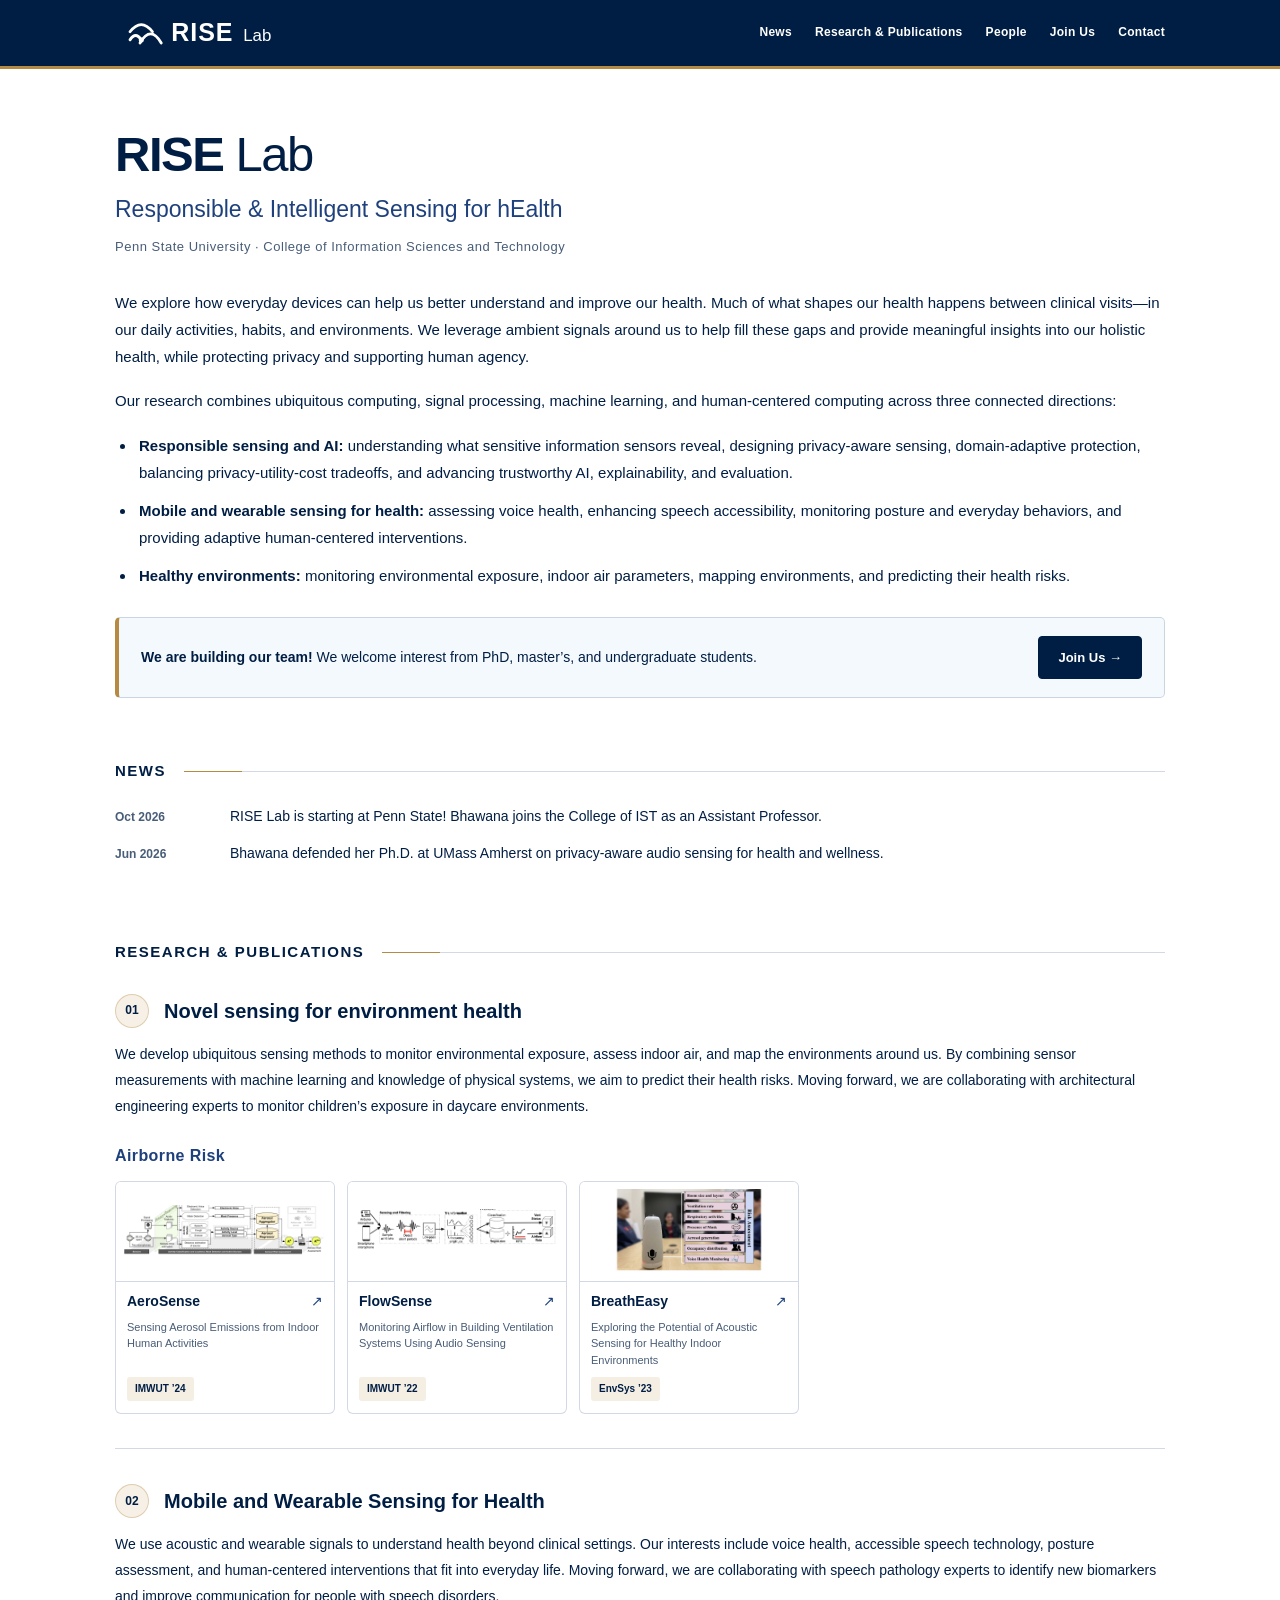
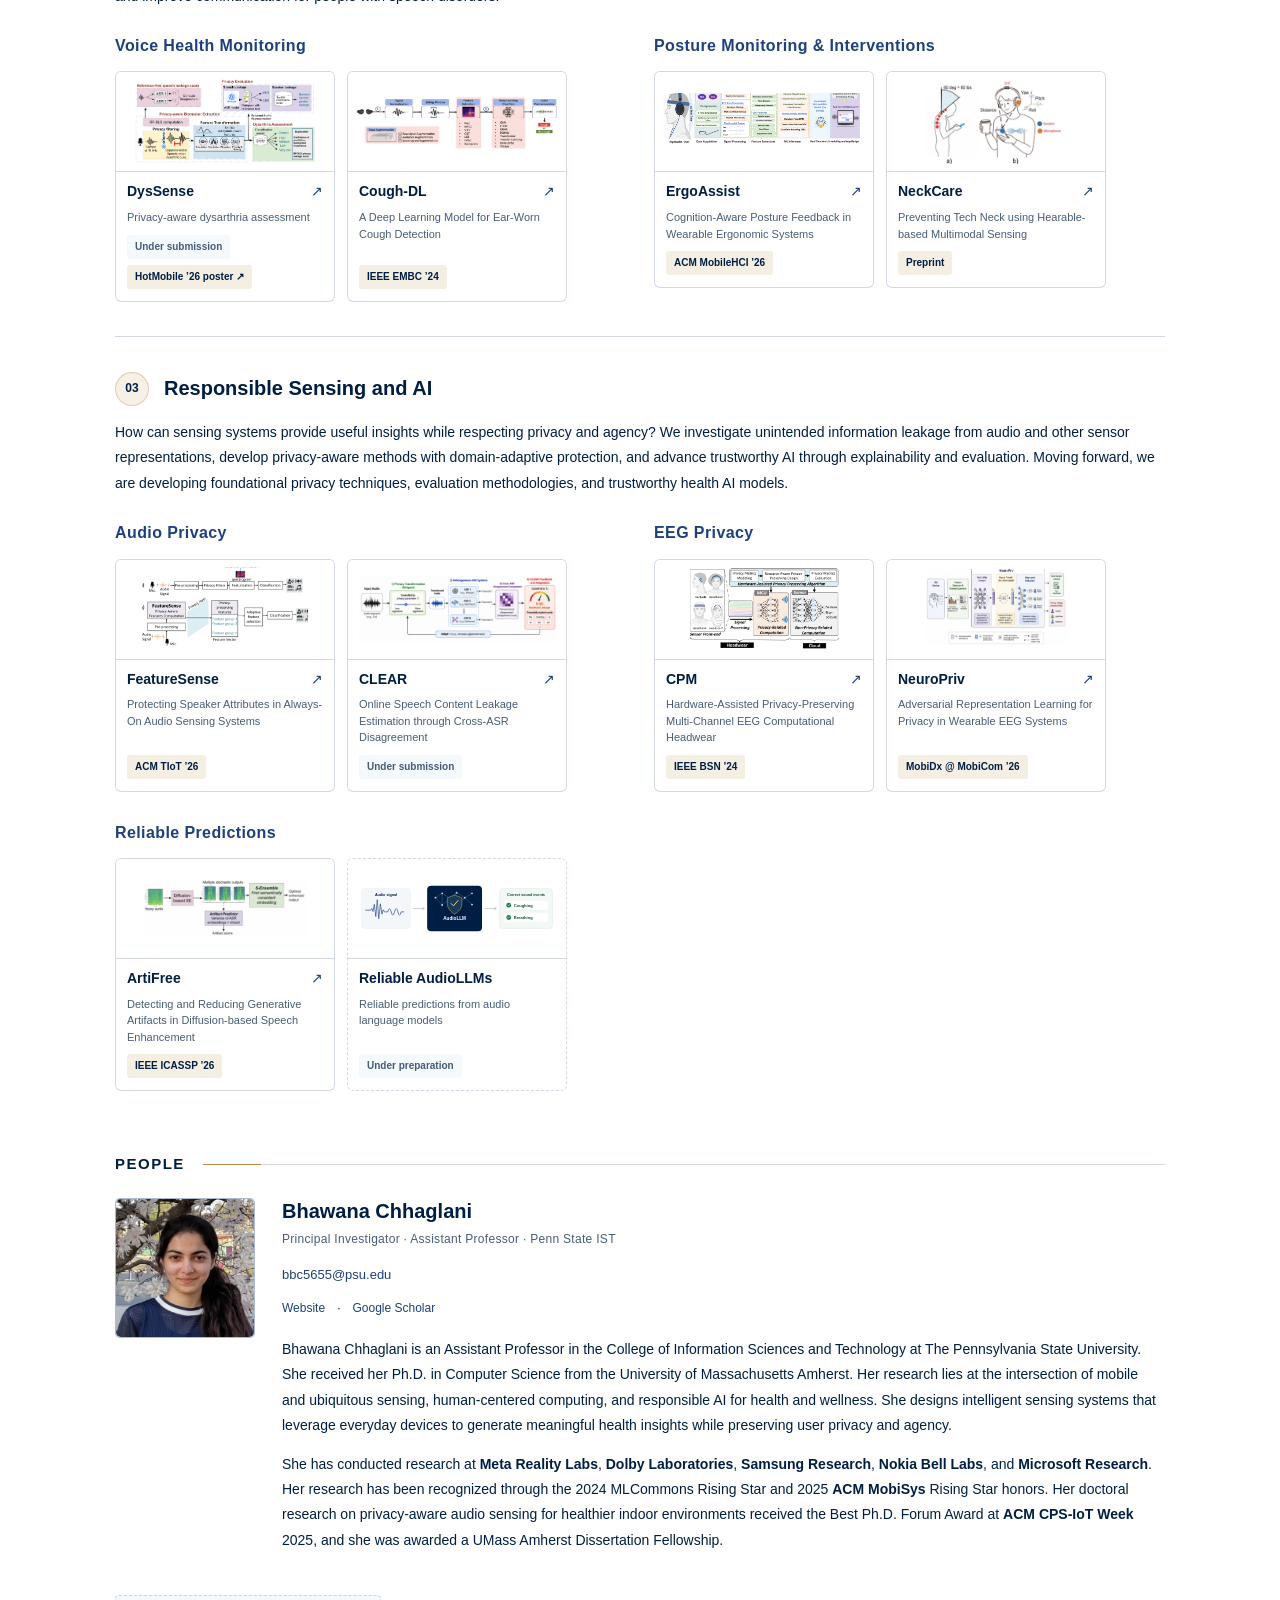
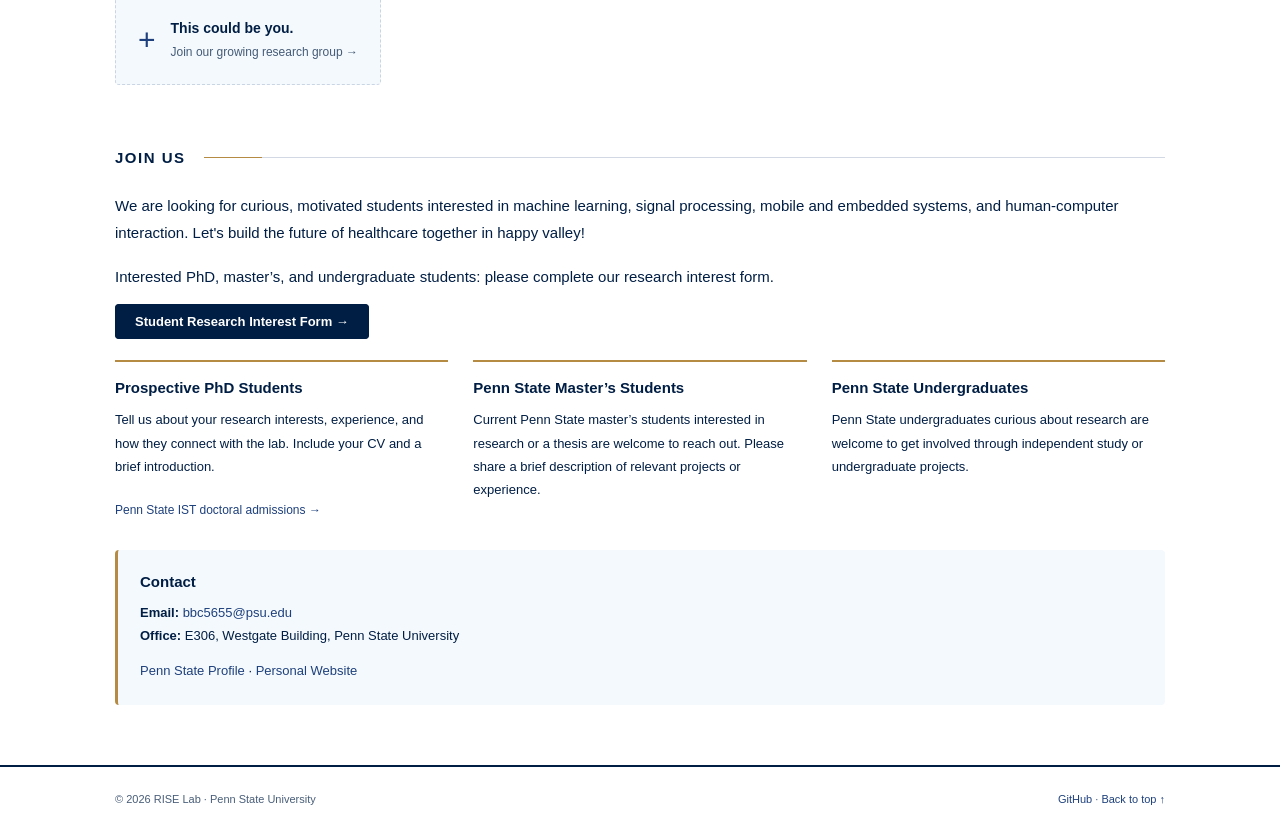
==== index.html @ 7528e44a "Emphasize conference and research collaborator names in biography" ====
<!doctype html>
<html lang="en"><head><meta charset="utf-8"><meta name="viewport" content="width=device-width, initial-scale=1"><title>RISE Lab | Responsible &amp; Intelligent Sensing for hEalth | Penn State</title><meta name="description" content="RISE Lab — Responsible &amp; Intelligent Sensing for hEalth — at Penn State develops sensing systems for human health, everyday well-being, and healthy environments."><meta name="theme-color" content="#001e44"><link rel="icon" href="assets/favicon.svg?v=3" type="image/svg+xml"><link rel="stylesheet" href="assets/style.css?v=12"></head>
<body><a class="skip" href="#main-content">Skip to main content</a><header><nav class="container navigation" aria-label="Site navigation"><a class="brand" href="#top"><img class="lab-logo" src="assets/rise-logo.svg?v=3" alt="RISE Lab" width="175" height="40"></a><div class="nav-links"><a href="#news">News</a><a href="#research">Research &amp; Publications</a><a href="#people">People</a><a href="#join">Join Us</a><a href="#contact">Contact</a></div></nav></header>
<main id="main-content" class="container"><div class="lab-heading" id="top"><h1><strong>RISE</strong> Lab</h1><p class="full-name">Responsible &amp; Intelligent Sensing for hEalth</p><p class="affiliation">Penn State University · College of Information Sciences and Technology</p></div>
<section id="overview" aria-label="About RISE Lab"><p>We explore how everyday devices can help us better understand and improve our health. Much of what shapes our health happens between clinical visits—in our daily activities, habits, and environments. We leverage ambient signals around us to help fill these gaps and provide meaningful insights into our holistic health, while protecting privacy and supporting human agency.</p><p>Our research combines ubiquitous computing, signal processing, machine learning, and human-centered computing across three connected directions:</p><ul class="overview-list"><li><strong>Responsible sensing and AI:</strong> understanding what sensitive information sensors reveal, designing privacy-aware sensing, domain-adaptive protection, balancing privacy-utility-cost tradeoffs, and advancing trustworthy AI, explainability, and evaluation.</li><li><strong>Mobile and wearable sensing for health:</strong> assessing voice health, enhancing speech accessibility, monitoring posture and everyday behaviors, and providing adaptive human-centered interventions.</li><li><strong>Healthy environments:</strong> monitoring environmental exposure, indoor air parameters, mapping environments, and predicting their health risks.</li></ul><aside class="recruitment" aria-label="Student opportunities"><p><strong>We are building our team!</strong> We welcome interest from PhD, master’s, and undergraduate students.</p><a class="button" href="#join">Join Us →</a></aside></section>
<section id="news" aria-labelledby="news-heading"><h2 id="news-heading"><span>News</span></h2><ul class="news-list"><li><time datetime="2026-10">Oct 2026</time><span>RISE Lab is starting at Penn State! Bhawana joins the College of IST as an Assistant Professor.</span></li><li><time datetime="2026-06">Jun 2026</time><span>Bhawana defended her Ph.D. at UMass Amherst on privacy-aware audio sensing for health and wellness.</span></li></ul></section>
<section id="research" aria-labelledby="research-heading"><span id="publications" class="anchor-alias" aria-hidden="true"></span><h2 id="research-heading"><span>Research &amp; Publications</span></h2><article class="research-direction"><div class="direction-heading"><span class="research-number" aria-hidden="true">01</span><h3>Novel sensing for environment health</h3></div><p class="direction-intro">We develop ubiquitous sensing methods to monitor environmental exposure, assess indoor air, and map the environments around us. By combining sensor measurements with machine learning and knowledge of physical systems, we aim to predict their health risks. Moving forward, we are collaborating with architectural engineering experts to monitor children’s exposure in daycare environments.</p><div class="paper-group"><h4>Airborne Risk</h4><div class="publication-grid three"><a class="publication-card" href="https://doi.org/10.1145/3659593"><div class="paper-image"><img src="assets/papers/aerosense.png" alt="AeroSense: system figure" width="600" height="260" loading="lazy"></div><div class="paper-details"><h5>AeroSense <span aria-hidden="true">↗</span></h5><p>Sensing Aerosol Emissions from Indoor Human Activities</p><span class="conference">IMWUT ’24</span></div></a><a class="publication-card" href="https://doi.org/10.1145/3517258"><div class="paper-image"><img src="assets/papers/flowsense.png" alt="FlowSense: system figure" width="600" height="260" loading="lazy"></div><div class="paper-details"><h5>FlowSense <span aria-hidden="true">↗</span></h5><p>Monitoring Airflow in Building Ventilation Systems Using Audio Sensing</p><span class="conference">IMWUT ’22</span></div></a><a class="publication-card" href="https://doi.org/10.1145/3597064.3597338"><div class="paper-image"><img src="assets/papers/breatheasy.png" alt="BreathEasy: audio-based airborne transmission risk sensing figure" width="600" height="260" loading="lazy"></div><div class="paper-details"><h5>BreathEasy <span aria-hidden="true">↗</span></h5><p>Exploring the Potential of Acoustic Sensing for Healthy Indoor Environments</p><span class="conference">EnvSys ’23</span></div></a></div></div></article><article class="research-direction"><div class="direction-heading"><span class="research-number" aria-hidden="true">02</span><h3>Mobile and Wearable Sensing for Health</h3></div><p class="direction-intro">We use acoustic and wearable signals to understand health beyond clinical settings. Our interests include voice health, accessible speech technology, posture assessment, and human-centered interventions that fit into everyday life. Moving forward, we are collaborating with speech pathology experts to identify new biomarkers and improve communication for people with speech disorders.</p><div class="topic-pair"><div class="paper-group"><h4>Voice Health Monitoring</h4><div class="publication-grid"><a class="publication-card" href="https://lass.cs.umass.edu/papers/pdf/hotmobile26_dysarthria.pdf"><div class="paper-image"><img src="assets/papers/dyssense.png" alt="DysSense: privacy-aware biomarker extraction, privacy evaluation, and dysarthria assessment pipeline" width="600" height="260" loading="lazy"></div><div class="paper-details"><h5>DysSense <span aria-hidden="true">↗</span></h5><p>Privacy-aware dysarthria assessment</p><div class="paper-badges"><span class="conference status">Under submission</span><span class="conference">HotMobile ’26 poster ↗</span></div></div></a><a class="publication-card" href="https://doi.org/10.1109/EMBC53108.2024.10782702"><div class="paper-image"><img src="assets/papers/cough-dl.png" alt="Cough-DL: ear-worn cough detection system pipeline" width="600" height="260" loading="lazy"></div><div class="paper-details"><h5>Cough-DL <span aria-hidden="true">↗</span></h5><p>A Deep Learning Model for Ear-Worn Cough Detection</p><span class="conference">IEEE EMBC ’24</span></div></a></div></div><div class="paper-group"><h4>Posture Monitoring &amp; Interventions</h4><div class="publication-grid"><a class="publication-card" href="https://arxiv.org/abs/2609.00440"><div class="paper-image"><img src="assets/papers/ergoassist.png" alt="ErgoAssist: system figure" width="600" height="260" loading="lazy"></div><div class="paper-details"><h5>ErgoAssist <span aria-hidden="true">↗</span></h5><p>Cognition-Aware Posture Feedback in Wearable Ergonomic Systems</p><span class="conference">ACM MobileHCI ’26</span></div></a><a class="publication-card" href="https://arxiv.org/abs/2412.13579"><div class="paper-image"><img src="assets/papers/neckcare.png" alt="NeckCare: system figure" width="600" height="260" loading="lazy"></div><div class="paper-details"><h5>NeckCare <span aria-hidden="true">↗</span></h5><p>Preventing Tech Neck using Hearable-based Multimodal Sensing</p><span class="conference">Preprint</span></div></a></div></div></div></article><article class="research-direction"><div class="direction-heading"><span class="research-number" aria-hidden="true">03</span><h3>Responsible Sensing and AI</h3></div><p class="direction-intro">How can sensing systems provide useful insights while respecting privacy and agency? We investigate unintended information leakage from audio and other sensor representations, develop privacy-aware methods with domain-adaptive protection, and advance trustworthy AI through explainability and evaluation. Moving forward, we are developing foundational privacy techniques, evaluation methodologies, and trustworthy health AI models.</p><div class="topic-pair"><div class="paper-group"><h4>Audio Privacy</h4><div class="publication-grid"><a class="publication-card" href="https://arxiv.org/abs/2505.24115"><div class="paper-image"><img src="assets/papers/featuresense.png" alt="FeatureSense: system figure" width="600" height="260" loading="lazy"></div><div class="paper-details"><h5>FeatureSense <span aria-hidden="true">↗</span></h5><p>Protecting Speaker Attributes in Always-On Audio Sensing Systems</p><span class="conference">ACM TIoT ’26</span></div></a><a class="publication-card" href="https://arxiv.org/abs/2609.30415"><div class="paper-image"><img src="assets/papers/clear.png" alt="CLEAR: system figure" width="600" height="260" loading="lazy"></div><div class="paper-details"><h5>CLEAR <span aria-hidden="true">↗</span></h5><p>Online Speech Content Leakage Estimation through Cross-ASR Disagreement</p><span class="conference status">Under submission</span></div></a></div></div><div class="paper-group"><h4>EEG Privacy</h4><div class="publication-grid"><a class="publication-card" href="https://people.cs.umass.edu/~rkarkar/pubs/conf-bsn2024-hardware-assisted-privacy.pdf"><div class="paper-image"><img src="assets/papers/cpm.png" alt="CPM: system figure" width="600" height="260" loading="lazy"></div><div class="paper-details"><h5>CPM <span aria-hidden="true">↗</span></h5><p>Hardware-Assisted Privacy-Preserving Multi-Channel EEG Computational Headwear</p><span class="conference">IEEE BSN ’24</span></div></a><a class="publication-card" href="https://arxiv.org/abs/2609.00390"><div class="paper-image"><img src="assets/papers/neuropriv.png" alt="NeuroPriv: system figure" width="600" height="260" loading="lazy"></div><div class="paper-details"><h5>NeuroPriv <span aria-hidden="true">↗</span></h5><p>Adversarial Representation Learning for Privacy in Wearable EEG Systems</p><span class="conference">MobiDx @ MobiCom ’26</span></div></a></div></div></div><div class="paper-group"><h4>Reliable Predictions</h4><div class="publication-grid"><a class="publication-card" href="https://arxiv.org/abs/2509.19495"><div class="paper-image"><img src="assets/papers/artifree.png" alt="ArtiFree: system figure" width="600" height="260" loading="lazy"></div><div class="paper-details"><h5>ArtiFree <span aria-hidden="true">↗</span></h5><p>Detecting and Reducing Generative Artifacts in Diffusion-based Speech Enhancement</p><span class="conference">IEEE ICASSP ’26</span></div></a><article class="publication-card pending"><div class="paper-image"><img src="assets/papers/audio-llms.svg?v=2" alt="Audio signal processed by a trustworthy AudioLLM to predict coughing and breathing" width="1100" height="294" loading="lazy"></div><div class="paper-details"><h5>Reliable AudioLLMs</h5><p>Reliable predictions from audio language models</p><span class="conference status">Under preparation</span></div></article></div></div></article></section>
<section id="people" aria-labelledby="people-heading"><h2 id="people-heading"><span>People</span></h2><article class="person"><div class="portrait"><img src="assets/bhawana.jpg" alt="Bhawana Chhaglani" width="140" height="140" loading="lazy"></div><div><h3><a href="https://ist.psu.edu/directory/bbc5655">Bhawana Chhaglani</a></h3><p class="person-role">Principal Investigator · Assistant Professor · Penn State IST</p><address class="person-contact" style="margin:0 0 10px"><a href="mailto:bbc5655@psu.edu">bbc5655@psu.edu</a></address><div class="profile-links" style="margin-bottom:18px"><a href="http://people.cs.umass.edu/~bchhaglani">Website</a><span aria-hidden="true">·</span><a href="https://scholar.google.com/citations?user=G_CGGS8AAAAJ">Google Scholar</a></div><div class="biography"><p>Bhawana Chhaglani is an Assistant Professor in the College of Information Sciences and Technology at The Pennsylvania State University. She received her Ph.D. in Computer Science from the University of Massachusetts Amherst. Her research lies at the intersection of mobile and ubiquitous sensing, human-centered computing, and responsible AI for health and wellness. She designs intelligent sensing systems that leverage everyday devices to generate meaningful health insights while preserving user privacy and agency.</p><p>She has conducted research at <strong>Meta Reality Labs</strong>, <strong>Dolby Laboratories</strong>, <strong>Samsung Research</strong>, <strong>Nokia Bell Labs</strong>, and <strong>Microsoft Research</strong>. Her research has been recognized through the 2024 MLCommons Rising Star and 2025 <strong>ACM MobiSys</strong> Rising Star honors. Her doctoral research on privacy-aware audio sensing for healthier indoor environments received the Best Ph.D. Forum Award at <strong>ACM CPS-IoT Week</strong> 2025, and she was awarded a UMass Amherst Dissertation Fellowship.</p></div></div></article><a class="future-member" href="#join"><span class="plus" aria-hidden="true">+</span><span><strong>This could be you.</strong><br>Join our growing research group →</span></a></section>

<section id="join" aria-labelledby="join-heading"><h2 id="join-heading"><span>Join Us</span></h2><p>We are looking for curious, motivated students interested in machine learning, signal processing, mobile and embedded systems, and human-computer interaction. Let's build the future of healthcare together in happy valley!</p><p>Interested PhD, master’s, and undergraduate students: please complete our research interest form.</p><p><a class="button" href="https://forms.gle/1YV8Ln388nTwyC7p6">Student Research Interest Form →</a></p><div class="join-options"><article><h3>Prospective PhD Students</h3><p>Tell us about your research interests, experience, and how they connect with the lab. Include your CV and a brief introduction.</p><a href="https://ist.psu.edu/admissions/doctorate">Penn State IST doctoral admissions →</a></article><article><h3>Penn State Master’s Students</h3><p>Current Penn State master’s students interested in research or a thesis are welcome to reach out. Please share a brief description of relevant projects or experience.</p></article><article><h3>Penn State Undergraduates</h3><p>Penn State undergraduates curious about research are welcome to get involved through independent study or undergraduate projects.</p></article></div><div class="contact" id="contact"><h3>Contact</h3><p><strong>Email:</strong> <a href="mailto:bbc5655@psu.edu">bbc5655@psu.edu</a><br><strong>Office:</strong> E306, Westgate Building, Penn State University</p><p><a href="https://ist.psu.edu/directory/bbc5655">Penn State Profile</a> · <a href="http://people.cs.umass.edu/~bchhaglani">Personal Website</a></p></div></section></main><footer><div class="container footer"><p>© 2026 RISE Lab · Penn State University</p><p><a href="https://github.com/bhawana1999/RISElab">GitHub</a><span aria-hidden="true"> · </span><a href="#top">Back to top ↑</a></p></div></footer></body></html>
---- assets/style.css ----
*{box-sizing:border-box}html{scroll-behavior:smooth;scroll-padding-top:90px}body{margin:0;background:#ffffff;color:#001e44;font:15px/1.8 -apple-system,BlinkMacSystemFont,"Segoe UI",Arial,sans-serif}a{color:#1e407c;text-decoration:none}a:hover{text-decoration:underline;text-underline-offset:3px}a:focus-visible{outline:3px solid #1e407c;outline-offset:4px}p{margin:0 0 17px}h1,h2,h3{line-height:1.35;margin:0;color:#001e44}h1{font-size:49px;letter-spacing:-1.5px;font-weight:400}h1 strong{font-weight:750}h3{font-size:18px;font-weight:650}.container{max-width:1050px;width:calc(100% - 64px);margin:auto}header{position:sticky;top:0;background:#fffffffa;border-bottom:1px solid rgba(30,64,124,.20);z-index:10}.navigation{display:flex;align-items:center;justify-content:space-between;min-height:66px;gap:30px}.brand{display:flex;align-items:center;gap:11px;white-space:nowrap;font-size:18px;font-weight:700;letter-spacing:.25px;color:#001e44}.brand:hover{text-decoration:none}.brand-mark{font:700 23px/1 Georgia,serif;border-bottom:3px solid #1e407c;padding:4px}.nav-links{display:flex;gap:25px;align-items:center}.nav-links a{font-size:12px;color:rgba(0,30,68,.72);font-weight:600;letter-spacing:.025em;padding:20px 0}.lab-heading{padding:52px 0 42px}.full-name{font-size:23px;color:#001e44;line-height:1.4;margin:6px 0 10px;font-weight:400}.affiliation{font-size:13px;color:rgba(0,30,68,.72);letter-spacing:.04em;margin:0}section{padding:28px 0 35px}h2{display:flex;align-items:center;gap:18px;font-size:15px;letter-spacing:.1em;text-transform:uppercase;font-weight:700;margin-bottom:24px}h2:after{content:"";height:1px;background:rgba(30,64,124,.20);flex:1}h2 span{white-space:nowrap}.overview-list{padding-left:21px;margin:18px 0 26px}.overview-list li{margin-bottom:11px;padding-left:3px}.overview-list strong{color:#001e44}.recruitment{display:flex;align-items:center;justify-content:space-between;gap:26px;padding:18px 22px;border:1px solid rgba(30,64,124,.20);background:rgba(150,190,230,.10);border-radius:5px;margin-top:28px}.recruitment p{margin:0;font-size:14px}.recruitment strong{color:#001e44}.button{background:#001e44;border:1px solid #001e44;color:#fff;padding:9px 19px;border-radius:4px;white-space:nowrap;font-size:13px;font-weight:600}.button:hover{background:#1e407c;text-decoration:none}.news-list{list-style:none;margin:0;padding:0}.news-list li{display:grid;grid-template-columns:95px 1fr;gap:20px;margin-bottom:13px;line-height:1.7;font-size:14px}.news-list time{font-size:12px;color:rgba(0,30,68,.72);font-weight:600;padding-top:2px;font-variant-numeric:tabular-nums}.section-title{display:flex;align-items:baseline;gap:24px}.section-title h2{flex:1}.section-title>a{white-space:nowrap;font-size:12px}.research-row{display:grid;grid-template-columns:40px 1fr;gap:20px;margin-bottom:30px}.research-row:last-child{margin-bottom:0}.research-number{font-size:12px;background:rgba(30,64,124,.20);color:#1e407c;width:34px;height:34px;display:flex;align-items:center;justify-content:center;border-radius:50%;font-weight:700}.research-row h3{margin:2px 0 10px}.research-row p{font-size:14px;line-height:1.85;margin-bottom:13px}.research-links{display:flex;gap:10px;flex-wrap:wrap}.research-links a{font-size:11px;background:rgba(150,190,230,.10);border:1px solid rgba(30,64,124,.20);border-radius:3px;padding:4px 9px;font-weight:600}.research-links span{font-weight:400;color:rgba(0,30,68,.72)}.person{display:grid;grid-template-columns:140px 1fr;gap:27px;align-items:start}.portrait{height:140px;width:140px;background:rgba(150,190,230,.10);border:1px solid rgba(30,64,124,.20);border-radius:5px;display:flex;align-items:center;justify-content:center;font:42px Georgia,serif;color:rgba(0,30,68,.72)}.portrait img{width:100%;height:100%;object-fit:cover;border-radius:5px}.person h3{font-size:20px;margin:0 0 4px}.person h3 a{color:#001e44}.person-role{font-size:12px;color:rgba(0,30,68,.72);margin-bottom:12px;letter-spacing:.025em}.person p:not(.person-role){font-size:14px;margin-bottom:10px}.profile-links{display:flex;gap:12px;font-size:12px}.future-member{display:flex;align-items:center;gap:15px;border:1px dashed rgba(30,64,124,.20);border-radius:4px;background:rgba(150,190,230,.10);padding:17px 22px;margin-top:28px;width:fit-content;font-size:12px;color:rgba(0,30,68,.72)}.future-member strong{font-size:14px;color:#001e44}.plus{font-size:30px;font-weight:300;color:rgba(0,30,68,.72)}.publication-year{display:grid;grid-template-columns:65px 1fr;gap:28px;margin-top:10px}.publication-year>h3{font-size:15px;color:rgba(0,30,68,.72);margin-top:3px}.publication-year ol{list-style:none;margin:0;padding:0}.publication-year li{margin-bottom:24px;line-height:1.65}.paper-title{font-size:15px;font-weight:600;display:block;margin-bottom:5px;color:#001e44}.authors{font-size:12px;color:rgba(0,30,68,.72);margin-bottom:3px}.authors strong{font-weight:600}.venue{font-size:12px;font-style:italic;color:rgba(0,30,68,.72)}.paper-link{font-style:normal;margin-left:8px}.join-options{display:grid;grid-template-columns:repeat(3,minmax(0,1fr));gap:25px;margin-top:26px}.join-options article{border-top:2px solid rgba(30,64,124,.20);padding-top:16px}.join-options h3{font-size:15px;margin-bottom:10px}.join-options p{font-size:13px;line-height:1.8}.join-options a{font-size:12px}.contact{margin-top:28px;padding:22px;background:rgba(150,190,230,.10);border-radius:4px}.contact h3{font-size:15px;margin-bottom:8px}.contact p{font-size:13px;margin:0}footer{margin-top:25px;border-top:1px solid rgba(30,64,124,.20);padding:23px 0}.footer{display:flex;justify-content:space-between;gap:20px;font-size:11px;color:rgba(0,30,68,.72)}.footer p{margin:0}.skip{position:absolute;left:20px;top:-100px;background:#001e44;color:white;padding:10px;z-index:20}.skip:focus{top:5px}@media(max-width:800px){.container{width:calc(100% - 40px)}.nav-links{gap:15px}.nav-links a{font-size:11px}.navigation{gap:18px}.join-options{grid-template-columns:1fr;gap:10px}.join-options article{padding-top:15px}.join-options p{margin-bottom:10px}}@media(max-width:600px){html{scroll-padding-top:118px}.container{width:calc(100% - 36px)}.navigation{display:block;padding:12px 0 0}.brand{font-size:17px}.brand-mark{font-size:20px}.nav-links{gap:0;justify-content:space-between;overflow-x:auto}.nav-links a{padding:11px 0;white-space:nowrap;font-size:10px;letter-spacing:0}.lab-heading{padding:32px 0 26px}h1{font-size:40px}.full-name{font-size:20px}.affiliation{font-size:11px;line-height:1.7}body{font-size:14px}section{padding:22px 0 25px}h2{font-size:13px;gap:12px;margin-bottom:20px}.recruitment{display:block;padding:16px 18px}.recruitment p{font-size:13px}.button{display:inline-block;margin-top:12px;padding:7px 16px}.news-list li{grid-template-columns:70px 1fr;gap:12px;font-size:13px}.news-list time{font-size:11px}.research-row{grid-template-columns:30px 1fr;gap:13px}.research-number{width:28px;height:28px;font-size:10px}.research-row h3{font-size:16px}.research-row p{font-size:13px}.research-links{gap:7px}.research-links a{font-size:10px}.research-links span{display:none}.section-title{gap:12px}.section-title>a{font-size:10px}.person{grid-template-columns:90px 1fr;gap:16px}.portrait{width:90px;height:105px;font-size:30px}.person h3{font-size:17px}.person-role{font-size:11px}.person p:not(.person-role){font-size:13px}.publication-year{grid-template-columns:1fr;gap:9px}.publication-year>h3{font-size:13px;border-bottom:1px solid rgba(150,190,230,.10);padding-bottom:6px;margin-bottom:3px}.paper-title{font-size:14px}.authors,.venue{font-size:11px}.footer{display:block}.footer p+p{margin-top:6px}.future-member{width:100%}.contact{padding:17px}}@media(prefers-reduced-motion:reduce){html{scroll-behavior:auto}}

/* Penn State brand palette: Nittany Navy, Beaver Blue, White Out, and Pugh Blue. */
:root{--psu-navy:#001e44;--psu-blue:#1e407c;--rise-accent:#b58a42;--psu-accent-text:#1e407c}
header{background:var(--psu-navy);border-bottom:3px solid var(--rise-accent)}
.brand,.nav-links a{color:#fff}
.brand-mark{border-color:var(--rise-accent);color:#96bee6}
.nav-links a:hover,.nav-links a:focus-visible{color:#96bee6}
.lab-heading{border-bottom:0;padding-bottom:20px}#overview{padding-top:10px}#overview h2:after{display:none}
h1 strong{color:var(--psu-navy)}
.full-name{color:var(--psu-accent-text)}
h2:after{background:linear-gradient(90deg,#b58a42 0 58px,rgba(30,64,124,.20) 58px)}
.recruitment{border-left:4px solid var(--rise-accent)}
.research-number{background:rgba(30,64,124,.20);color:#1e407c;border:1px solid rgba(30,64,124,.20)}
.research-links a{background:rgba(150,190,230,.10);border-color:rgba(30,64,124,.20)}
.join-options article{border-top-color:var(--rise-accent)}
.portrait{background:rgba(30,64,124,.20);border-color:rgba(30,64,124,.20);color:#1e407c}
.future-member{border-color:rgba(30,64,124,.20);background:rgba(150,190,230,.10)}
.plus{color:#1e407c}
.contact{background:rgba(150,190,230,.10);border-left:3px solid var(--rise-accent)}
footer{border-top:2px solid var(--psu-navy)}

/* Research and publication cards */
.lab-logo{width:175px;height:40px;display:block}.brand{gap:0}.nav-links{gap:23px}
.anchor-alias{display:block;scroll-margin-top:95px}
.research-direction{padding:8px 0 34px;margin-bottom:27px;border-bottom:1px solid rgba(30,64,124,.20)}.research-direction:last-child{margin-bottom:0;border-bottom:0;padding-bottom:0}
.direction-heading{display:flex;gap:15px;align-items:center;margin-bottom:14px}.direction-heading h3{font-size:20px}.direction-intro{font-size:14px;line-height:1.85;margin-bottom:23px}
.paper-group{margin:25px 0 30px}.paper-group:last-child{margin-bottom:0}.paper-group h4{font-size:13px;color:#1e407c;font-weight:650;margin:0 0 12px;letter-spacing:.025em}
.publication-grid{display:grid;grid-template-columns:repeat(3,minmax(0,1fr));gap:14px}.publication-grid.three{grid-template-columns:repeat(3,minmax(0,1fr))}
.publication-card{display:flex;flex-direction:column;border:1px solid rgba(30,64,124,.20);border-radius:6px;overflow:hidden;color:#001e44;background:white;transition:border-color .15s,box-shadow .15s}
a.publication-card:hover{text-decoration:none;border-color:#1e407c;box-shadow:0 4px 16px #001e440d}.paper-image{height:115px;background:#fff;border-bottom:1px solid rgba(30,64,124,.20);padding:8px;display:flex;align-items:center;justify-content:center}.paper-image img{height:100%;width:100%;object-fit:contain}.paper-details{padding:12px 13px 13px;display:flex;flex-direction:column;flex:1}.paper-details h5{font-size:15px;line-height:1.4;color:#001e44;margin:0 0 7px;font-weight:700}.paper-details h5 span{float:right;font-size:14px;color:#1e407c;font-weight:400}.paper-details p{font-size:11px;line-height:1.55;color:rgba(0,30,68,.72);margin:0 0 10px}.conference{font-size:10px;font-weight:650;color:#1e407c;align-self:flex-start;background:rgba(30,64,124,.20);padding:3px 8px;border-radius:3px;margin-top:auto}.conference.status{background:rgba(150,190,230,.10);color:rgba(0,30,68,.72)}.publication-card.pending{border-style:dashed}
@media(max-width:800px){.nav-links{gap:15px}.nav-links a{font-size:10px}.lab-logo{width:150px;height:auto}.publication-grid,.publication-grid.three{grid-template-columns:repeat(2,minmax(0,1fr))}}
@media(max-width:600px){.nav-links{gap:13px;justify-content:space-between}.nav-links a{font-size:9px}.lab-logo{width:145px;height:34px}.direction-heading h3{font-size:17px}.direction-heading{gap:12px}.direction-intro{font-size:13px}.publication-grid,.publication-grid.three{grid-template-columns:1fr}.paper-image{height:130px}.paper-details{padding:12px 14px 14px}.paper-group h4{font-size:12px}.research-direction{margin-bottom:18px;padding-bottom:28px}#research-heading{font-size:12px}}

/* Narrow publication cards with readable figure previews. */
.publication-grid,.publication-grid.three{grid-template-columns:repeat(auto-fill,minmax(0,220px));gap:12px}
.paper-image{height:100px;padding:7px}
.paper-details{padding:10px 11px 12px}
.paper-details h5{font-size:14px}
.paper-details p{line-height:1.5;margin-bottom:9px}
.paper-badges{display:flex;flex-wrap:wrap;gap:6px;margin-top:auto}
.paper-badges .conference{margin-top:0}
@media(max-width:800px){.publication-grid,.publication-grid.three{grid-template-columns:repeat(auto-fill,minmax(0,210px))}}
@media(max-width:600px){.publication-grid,.publication-grid.three{grid-template-columns:repeat(auto-fill,minmax(0,200px))}.paper-image{height:105px}}
@media(max-width:260px){.publication-grid,.publication-grid.three{grid-template-columns:minmax(0,1fr)}}

/* More prominent research topic labels and complete director contact details. */
.paper-group h4{font-size:16px;line-height:1.4;margin-bottom:14px}
.biography p{margin-bottom:14px!important}
.profile-links{flex-wrap:wrap;row-gap:4px}
.person-contact{font-size:13px;font-style:normal;line-height:1.9;margin-top:14px;color:rgba(0,30,68,.72)}
.contact p+p{margin-top:12px}
#contact{scroll-margin-top:95px}
@media(max-width:600px){.paper-group h4{font-size:15px}.person-contact{font-size:12px}.profile-links{column-gap:9px}.nav-links{gap:11px}}

/* Pair related research topics while retaining compact publication cards. */
.topic-pair{display:grid;grid-template-columns:repeat(2,minmax(0,1fr));gap:28px;margin:25px 0 30px;align-items:start}
.topic-pair>.paper-group{margin:0;min-width:0}
.topic-pair:last-child{margin-bottom:0}
@media(max-width:1000px){.topic-pair{grid-template-columns:1fr;gap:26px}}

/* Muted gold accent alongside the Penn State blues. */
.research-number{background:rgba(181,138,66,.13);border-color:rgba(181,138,66,.35);color:var(--psu-navy)}
.conference:not(.status){background:rgba(181,138,66,.15);color:var(--psu-navy)}
a.publication-card:hover{border-color:var(--rise-accent)}
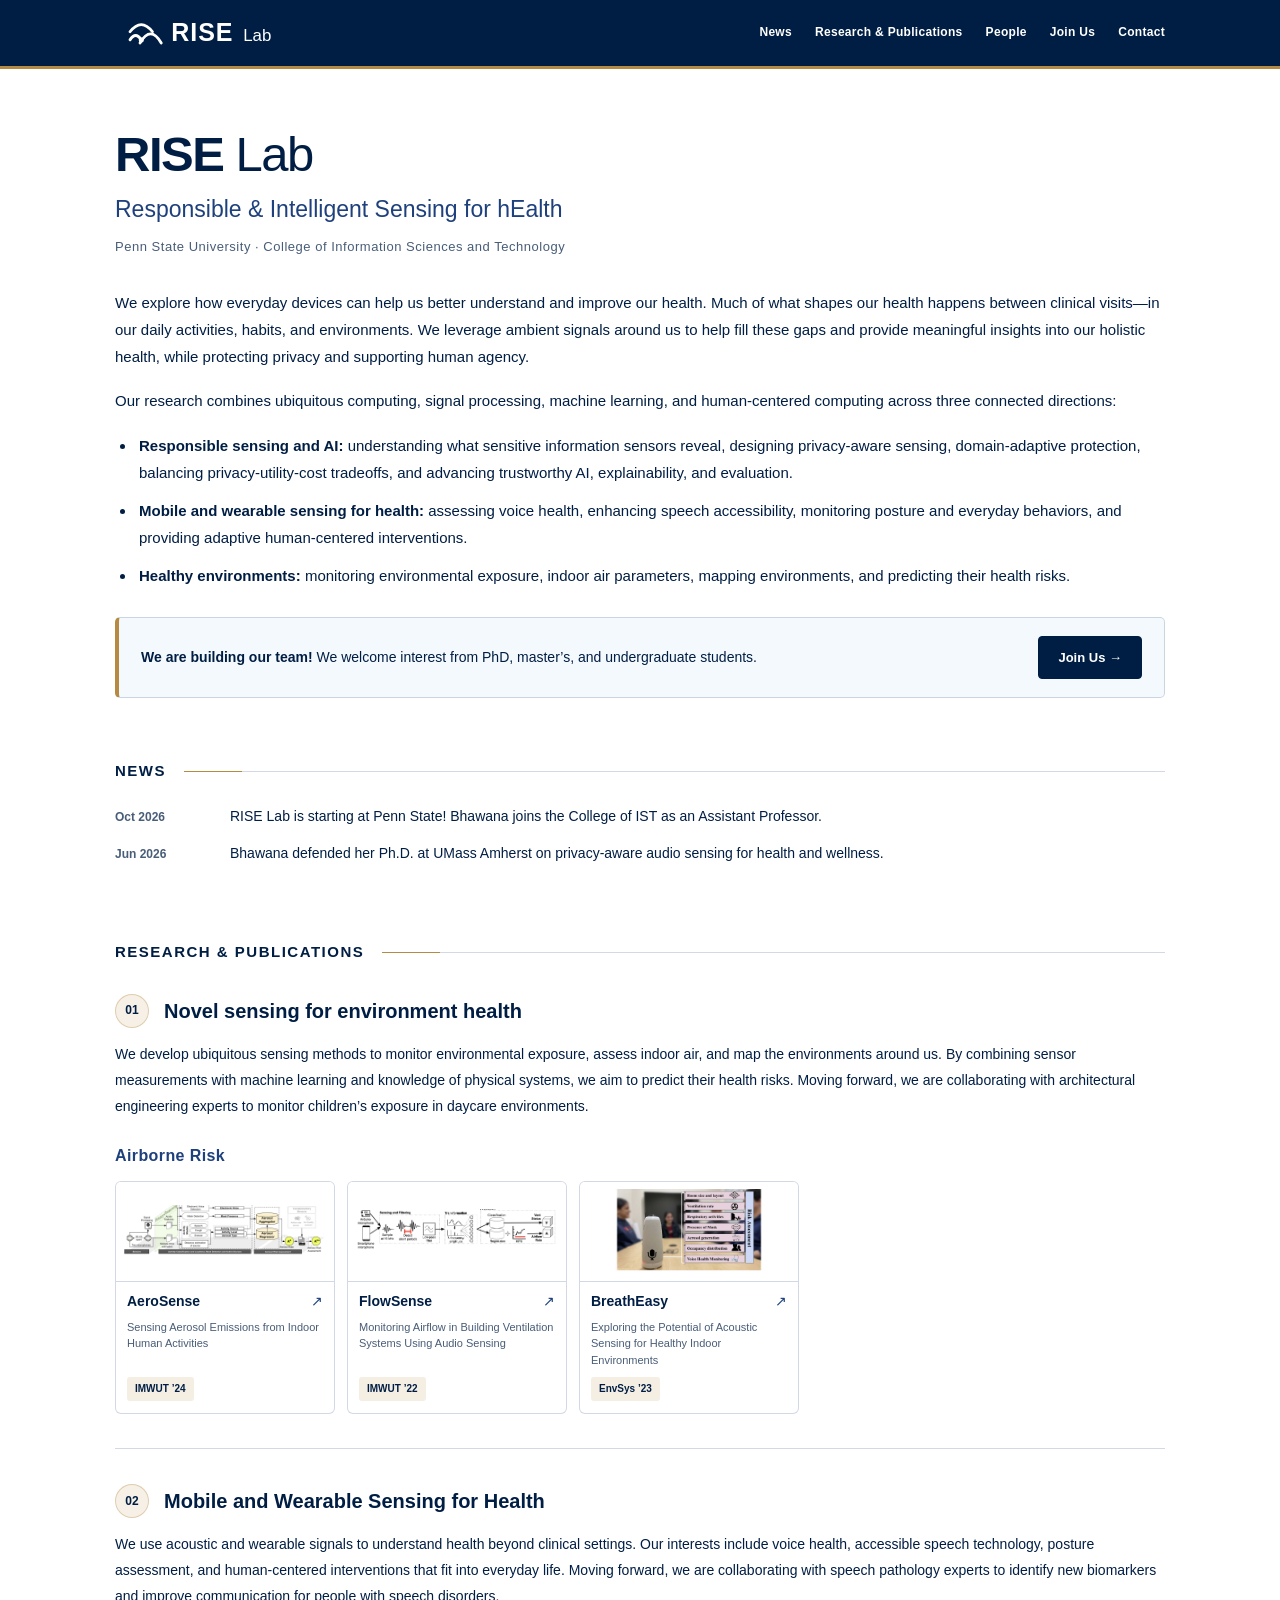
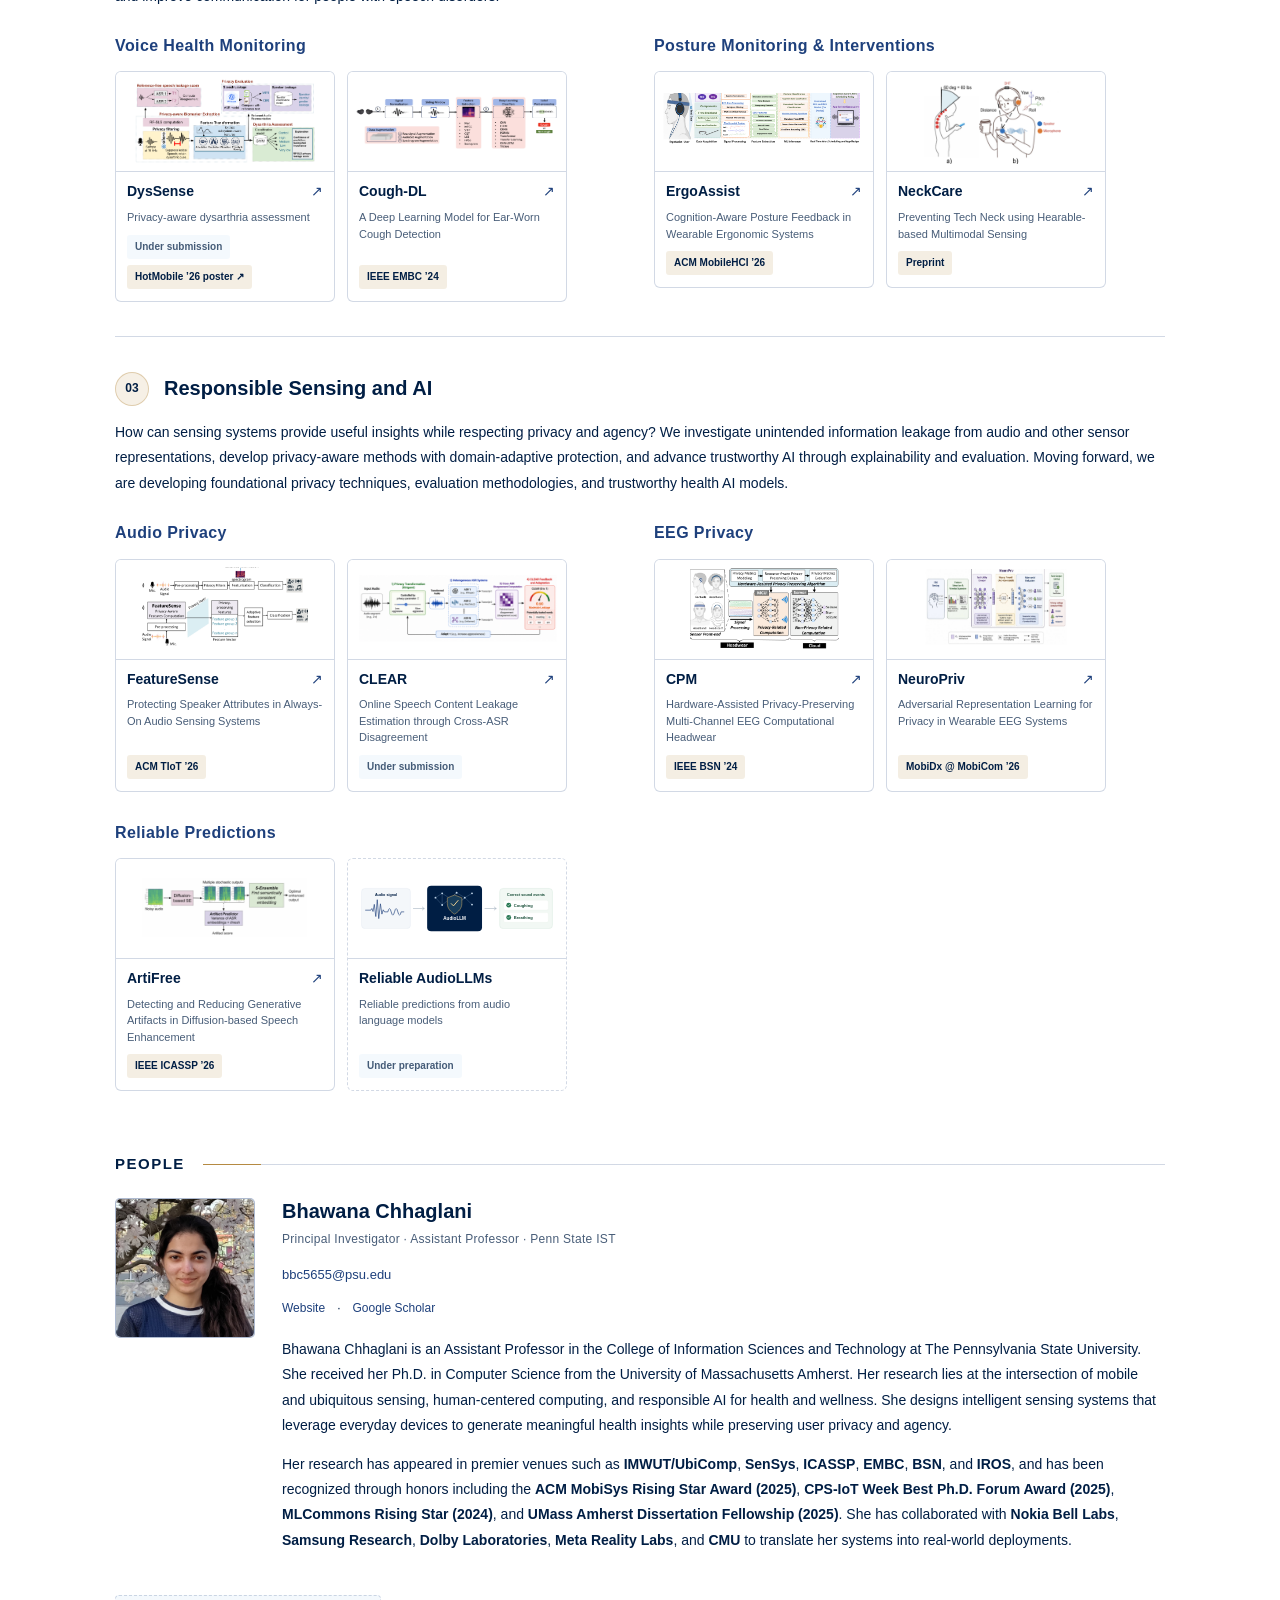
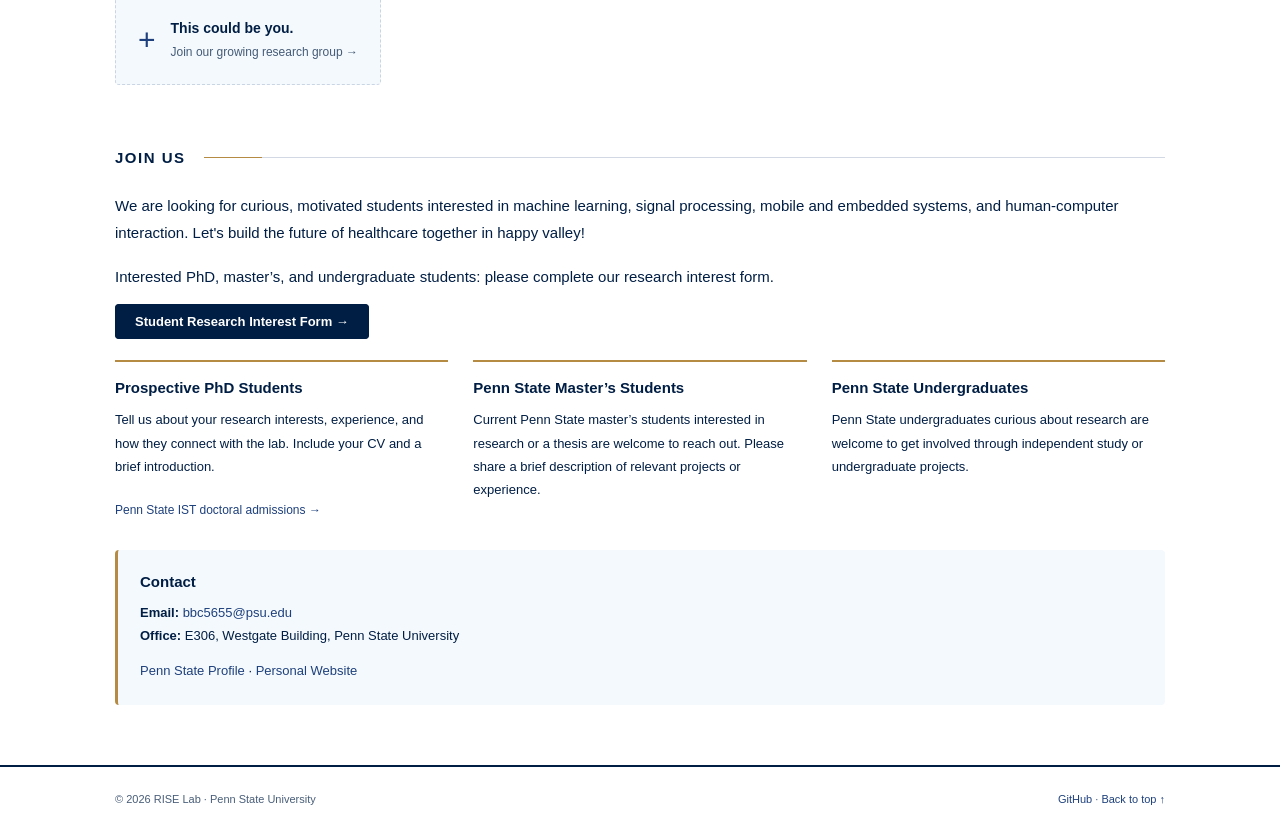
==== commit 690287d2: "Update biography research venues, honors, and collaborations" ====
--- a/index.html
+++ b/index.html
@@ -5,6 +5,6 @@
 <section id="overview" aria-label="About RISE Lab"><p>We explore how everyday devices can help us better understand and improve our health. Much of what shapes our health happens between clinical visits—in our daily activities, habits, and environments. We leverage ambient signals around us to help fill these gaps and provide meaningful insights into our holistic health, while protecting privacy and supporting human agency.</p><p>Our research combines ubiquitous computing, signal processing, machine learning, and human-centered computing across three connected directions:</p><ul class="overview-list"><li><strong>Responsible sensing and AI:</strong> understanding what sensitive information sensors reveal, designing privacy-aware sensing, domain-adaptive protection, balancing privacy-utility-cost tradeoffs, and advancing trustworthy AI, explainability, and evaluation.</li><li><strong>Mobile and wearable sensing for health:</strong> assessing voice health, enhancing speech accessibility, monitoring posture and everyday behaviors, and providing adaptive human-centered interventions.</li><li><strong>Healthy environments:</strong> monitoring environmental exposure, indoor air parameters, mapping environments, and predicting their health risks.</li></ul><aside class="recruitment" aria-label="Student opportunities"><p><strong>We are building our team!</strong> We welcome interest from PhD, master’s, and undergraduate students.</p><a class="button" href="#join">Join Us →</a></aside></section>
 <section id="news" aria-labelledby="news-heading"><h2 id="news-heading"><span>News</span></h2><ul class="news-list"><li><time datetime="2026-10">Oct 2026</time><span>RISE Lab is starting at Penn State! Bhawana joins the College of IST as an Assistant Professor.</span></li><li><time datetime="2026-06">Jun 2026</time><span>Bhawana defended her Ph.D. at UMass Amherst on privacy-aware audio sensing for health and wellness.</span></li></ul></section>
 <section id="research" aria-labelledby="research-heading"><span id="publications" class="anchor-alias" aria-hidden="true"></span><h2 id="research-heading"><span>Research &amp; Publications</span></h2><article class="research-direction"><div class="direction-heading"><span class="research-number" aria-hidden="true">01</span><h3>Novel sensing for environment health</h3></div><p class="direction-intro">We develop ubiquitous sensing methods to monitor environmental exposure, assess indoor air, and map the environments around us. By combining sensor measurements with machine learning and knowledge of physical systems, we aim to predict their health risks. Moving forward, we are collaborating with architectural engineering experts to monitor children’s exposure in daycare environments.</p><div class="paper-group"><h4>Airborne Risk</h4><div class="publication-grid three"><a class="publication-card" href="https://doi.org/10.1145/3659593"><div class="paper-image"><img src="assets/papers/aerosense.png" alt="AeroSense: system figure" width="600" height="260" loading="lazy"></div><div class="paper-details"><h5>AeroSense <span aria-hidden="true">↗</span></h5><p>Sensing Aerosol Emissions from Indoor Human Activities</p><span class="conference">IMWUT ’24</span></div></a><a class="publication-card" href="https://doi.org/10.1145/3517258"><div class="paper-image"><img src="assets/papers/flowsense.png" alt="FlowSense: system figure" width="600" height="260" loading="lazy"></div><div class="paper-details"><h5>FlowSense <span aria-hidden="true">↗</span></h5><p>Monitoring Airflow in Building Ventilation Systems Using Audio Sensing</p><span class="conference">IMWUT ’22</span></div></a><a class="publication-card" href="https://doi.org/10.1145/3597064.3597338"><div class="paper-image"><img src="assets/papers/breatheasy.png" alt="BreathEasy: audio-based airborne transmission risk sensing figure" width="600" height="260" loading="lazy"></div><div class="paper-details"><h5>BreathEasy <span aria-hidden="true">↗</span></h5><p>Exploring the Potential of Acoustic Sensing for Healthy Indoor Environments</p><span class="conference">EnvSys ’23</span></div></a></div></div></article><article class="research-direction"><div class="direction-heading"><span class="research-number" aria-hidden="true">02</span><h3>Mobile and Wearable Sensing for Health</h3></div><p class="direction-intro">We use acoustic and wearable signals to understand health beyond clinical settings. Our interests include voice health, accessible speech technology, posture assessment, and human-centered interventions that fit into everyday life. Moving forward, we are collaborating with speech pathology experts to identify new biomarkers and improve communication for people with speech disorders.</p><div class="topic-pair"><div class="paper-group"><h4>Voice Health Monitoring</h4><div class="publication-grid"><a class="publication-card" href="https://lass.cs.umass.edu/papers/pdf/hotmobile26_dysarthria.pdf"><div class="paper-image"><img src="assets/papers/dyssense.png" alt="DysSense: privacy-aware biomarker extraction, privacy evaluation, and dysarthria assessment pipeline" width="600" height="260" loading="lazy"></div><div class="paper-details"><h5>DysSense <span aria-hidden="true">↗</span></h5><p>Privacy-aware dysarthria assessment</p><div class="paper-badges"><span class="conference status">Under submission</span><span class="conference">HotMobile ’26 poster ↗</span></div></div></a><a class="publication-card" href="https://doi.org/10.1109/EMBC53108.2024.10782702"><div class="paper-image"><img src="assets/papers/cough-dl.png" alt="Cough-DL: ear-worn cough detection system pipeline" width="600" height="260" loading="lazy"></div><div class="paper-details"><h5>Cough-DL <span aria-hidden="true">↗</span></h5><p>A Deep Learning Model for Ear-Worn Cough Detection</p><span class="conference">IEEE EMBC ’24</span></div></a></div></div><div class="paper-group"><h4>Posture Monitoring &amp; Interventions</h4><div class="publication-grid"><a class="publication-card" href="https://arxiv.org/abs/2609.00440"><div class="paper-image"><img src="assets/papers/ergoassist.png" alt="ErgoAssist: system figure" width="600" height="260" loading="lazy"></div><div class="paper-details"><h5>ErgoAssist <span aria-hidden="true">↗</span></h5><p>Cognition-Aware Posture Feedback in Wearable Ergonomic Systems</p><span class="conference">ACM MobileHCI ’26</span></div></a><a class="publication-card" href="https://arxiv.org/abs/2412.13579"><div class="paper-image"><img src="assets/papers/neckcare.png" alt="NeckCare: system figure" width="600" height="260" loading="lazy"></div><div class="paper-details"><h5>NeckCare <span aria-hidden="true">↗</span></h5><p>Preventing Tech Neck using Hearable-based Multimodal Sensing</p><span class="conference">Preprint</span></div></a></div></div></div></article><article class="research-direction"><div class="direction-heading"><span class="research-number" aria-hidden="true">03</span><h3>Responsible Sensing and AI</h3></div><p class="direction-intro">How can sensing systems provide useful insights while respecting privacy and agency? We investigate unintended information leakage from audio and other sensor representations, develop privacy-aware methods with domain-adaptive protection, and advance trustworthy AI through explainability and evaluation. Moving forward, we are developing foundational privacy techniques, evaluation methodologies, and trustworthy health AI models.</p><div class="topic-pair"><div class="paper-group"><h4>Audio Privacy</h4><div class="publication-grid"><a class="publication-card" href="https://arxiv.org/abs/2505.24115"><div class="paper-image"><img src="assets/papers/featuresense.png" alt="FeatureSense: system figure" width="600" height="260" loading="lazy"></div><div class="paper-details"><h5>FeatureSense <span aria-hidden="true">↗</span></h5><p>Protecting Speaker Attributes in Always-On Audio Sensing Systems</p><span class="conference">ACM TIoT ’26</span></div></a><a class="publication-card" href="https://arxiv.org/abs/2609.30415"><div class="paper-image"><img src="assets/papers/clear.png" alt="CLEAR: system figure" width="600" height="260" loading="lazy"></div><div class="paper-details"><h5>CLEAR <span aria-hidden="true">↗</span></h5><p>Online Speech Content Leakage Estimation through Cross-ASR Disagreement</p><span class="conference status">Under submission</span></div></a></div></div><div class="paper-group"><h4>EEG Privacy</h4><div class="publication-grid"><a class="publication-card" href="https://people.cs.umass.edu/~rkarkar/pubs/conf-bsn2024-hardware-assisted-privacy.pdf"><div class="paper-image"><img src="assets/papers/cpm.png" alt="CPM: system figure" width="600" height="260" loading="lazy"></div><div class="paper-details"><h5>CPM <span aria-hidden="true">↗</span></h5><p>Hardware-Assisted Privacy-Preserving Multi-Channel EEG Computational Headwear</p><span class="conference">IEEE BSN ’24</span></div></a><a class="publication-card" href="https://arxiv.org/abs/2609.00390"><div class="paper-image"><img src="assets/papers/neuropriv.png" alt="NeuroPriv: system figure" width="600" height="260" loading="lazy"></div><div class="paper-details"><h5>NeuroPriv <span aria-hidden="true">↗</span></h5><p>Adversarial Representation Learning for Privacy in Wearable EEG Systems</p><span class="conference">MobiDx @ MobiCom ’26</span></div></a></div></div></div><div class="paper-group"><h4>Reliable Predictions</h4><div class="publication-grid"><a class="publication-card" href="https://arxiv.org/abs/2509.19495"><div class="paper-image"><img src="assets/papers/artifree.png" alt="ArtiFree: system figure" width="600" height="260" loading="lazy"></div><div class="paper-details"><h5>ArtiFree <span aria-hidden="true">↗</span></h5><p>Detecting and Reducing Generative Artifacts in Diffusion-based Speech Enhancement</p><span class="conference">IEEE ICASSP ’26</span></div></a><article class="publication-card pending"><div class="paper-image"><img src="assets/papers/audio-llms.svg?v=2" alt="Audio signal processed by a trustworthy AudioLLM to predict coughing and breathing" width="1100" height="294" loading="lazy"></div><div class="paper-details"><h5>Reliable AudioLLMs</h5><p>Reliable predictions from audio language models</p><span class="conference status">Under preparation</span></div></article></div></div></article></section>
-<section id="people" aria-labelledby="people-heading"><h2 id="people-heading"><span>People</span></h2><article class="person"><div class="portrait"><img src="assets/bhawana.jpg" alt="Bhawana Chhaglani" width="140" height="140" loading="lazy"></div><div><h3><a href="https://ist.psu.edu/directory/bbc5655">Bhawana Chhaglani</a></h3><p class="person-role">Principal Investigator · Assistant Professor · Penn State IST</p><address class="person-contact" style="margin:0 0 10px"><a href="mailto:bbc5655@psu.edu">bbc5655@psu.edu</a></address><div class="profile-links" style="margin-bottom:18px"><a href="http://people.cs.umass.edu/~bchhaglani">Website</a><span aria-hidden="true">·</span><a href="https://scholar.google.com/citations?user=G_CGGS8AAAAJ">Google Scholar</a></div><div class="biography"><p>Bhawana Chhaglani is an Assistant Professor in the College of Information Sciences and Technology at The Pennsylvania State University. She received her Ph.D. in Computer Science from the University of Massachusetts Amherst. Her research lies at the intersection of mobile and ubiquitous sensing, human-centered computing, and responsible AI for health and wellness. She designs intelligent sensing systems that leverage everyday devices to generate meaningful health insights while preserving user privacy and agency.</p><p>She has conducted research at <strong>Meta Reality Labs</strong>, <strong>Dolby Laboratories</strong>, <strong>Samsung Research</strong>, <strong>Nokia Bell Labs</strong>, and <strong>Microsoft Research</strong>. Her research has been recognized through the 2024 MLCommons Rising Star and 2025 <strong>ACM MobiSys</strong> Rising Star honors. Her doctoral research on privacy-aware audio sensing for healthier indoor environments received the Best Ph.D. Forum Award at <strong>ACM CPS-IoT Week</strong> 2025, and she was awarded a UMass Amherst Dissertation Fellowship.</p></div></div></article><a class="future-member" href="#join"><span class="plus" aria-hidden="true">+</span><span><strong>This could be you.</strong><br>Join our growing research group →</span></a></section>
+<section id="people" aria-labelledby="people-heading"><h2 id="people-heading"><span>People</span></h2><article class="person"><div class="portrait"><img src="assets/bhawana.jpg" alt="Bhawana Chhaglani" width="140" height="140" loading="lazy"></div><div><h3><a href="https://ist.psu.edu/directory/bbc5655">Bhawana Chhaglani</a></h3><p class="person-role">Principal Investigator · Assistant Professor · Penn State IST</p><address class="person-contact" style="margin:0 0 10px"><a href="mailto:bbc5655@psu.edu">bbc5655@psu.edu</a></address><div class="profile-links" style="margin-bottom:18px"><a href="http://people.cs.umass.edu/~bchhaglani">Website</a><span aria-hidden="true">·</span><a href="https://scholar.google.com/citations?user=G_CGGS8AAAAJ">Google Scholar</a></div><div class="biography"><p>Bhawana Chhaglani is an Assistant Professor in the College of Information Sciences and Technology at The Pennsylvania State University. She received her Ph.D. in Computer Science from the University of Massachusetts Amherst. Her research lies at the intersection of mobile and ubiquitous sensing, human-centered computing, and responsible AI for health and wellness. She designs intelligent sensing systems that leverage everyday devices to generate meaningful health insights while preserving user privacy and agency.</p><p>Her research has appeared in premier venues such as <strong>IMWUT/UbiComp</strong>, <strong>SenSys</strong>, <strong>ICASSP</strong>, <strong>EMBC</strong>, <strong>BSN</strong>, and <strong>IROS</strong>, and has been recognized through honors including the <strong>ACM MobiSys Rising Star Award (2025)</strong>, <strong>CPS-IoT Week Best Ph.D. Forum Award (2025)</strong>, <strong>MLCommons Rising Star (2024)</strong>, and <strong>UMass Amherst Dissertation Fellowship (2025)</strong>. She has collaborated with <strong>Nokia Bell Labs</strong>, <strong>Samsung Research</strong>, <strong>Dolby Laboratories</strong>, <strong>Meta Reality Labs</strong>, and <strong>CMU</strong> to translate her systems into real-world deployments.</p></div></div></article><a class="future-member" href="#join"><span class="plus" aria-hidden="true">+</span><span><strong>This could be you.</strong><br>Join our growing research group →</span></a></section>
 
 <section id="join" aria-labelledby="join-heading"><h2 id="join-heading"><span>Join Us</span></h2><p>We are looking for curious, motivated students interested in machine learning, signal processing, mobile and embedded systems, and human-computer interaction. Let's build the future of healthcare together in happy valley!</p><p>Interested PhD, master’s, and undergraduate students: please complete our research interest form.</p><p><a class="button" href="https://forms.gle/1YV8Ln388nTwyC7p6">Student Research Interest Form →</a></p><div class="join-options"><article><h3>Prospective PhD Students</h3><p>Tell us about your research interests, experience, and how they connect with the lab. Include your CV and a brief introduction.</p><a href="https://ist.psu.edu/admissions/doctorate">Penn State IST doctoral admissions →</a></article><article><h3>Penn State Master’s Students</h3><p>Current Penn State master’s students interested in research or a thesis are welcome to reach out. Please share a brief description of relevant projects or experience.</p></article><article><h3>Penn State Undergraduates</h3><p>Penn State undergraduates curious about research are welcome to get involved through independent study or undergraduate projects.</p></article></div><div class="contact" id="contact"><h3>Contact</h3><p><strong>Email:</strong> <a href="mailto:bbc5655@psu.edu">bbc5655@psu.edu</a><br><strong>Office:</strong> E306, Westgate Building, Penn State University</p><p><a href="https://ist.psu.edu/directory/bbc5655">Penn State Profile</a> · <a href="http://people.cs.umass.edu/~bchhaglani">Personal Website</a></p></div></section></main><footer><div class="container footer"><p>© 2026 RISE Lab · Penn State University</p><p><a href="https://github.com/bhawana1999/RISElab">GitHub</a><span aria-hidden="true"> · </span><a href="#top">Back to top ↑</a></p></div></footer></body></html>
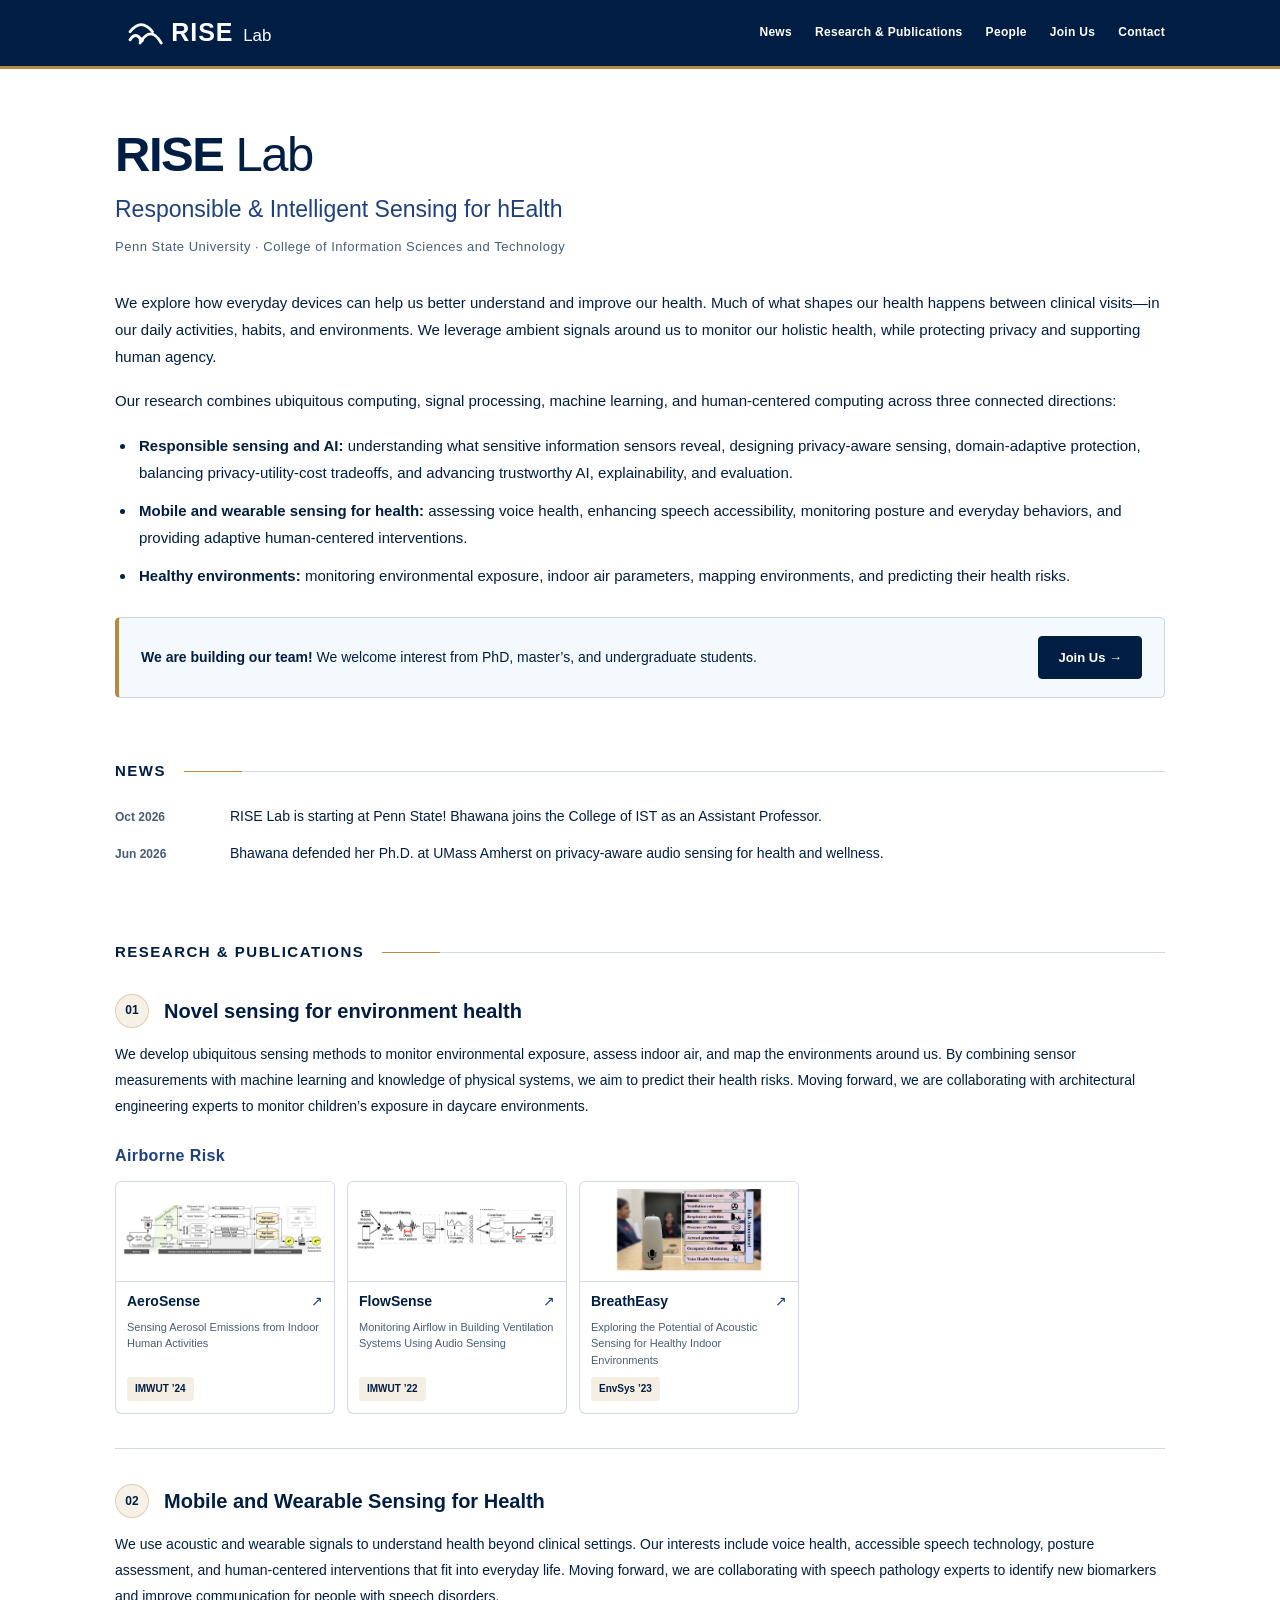
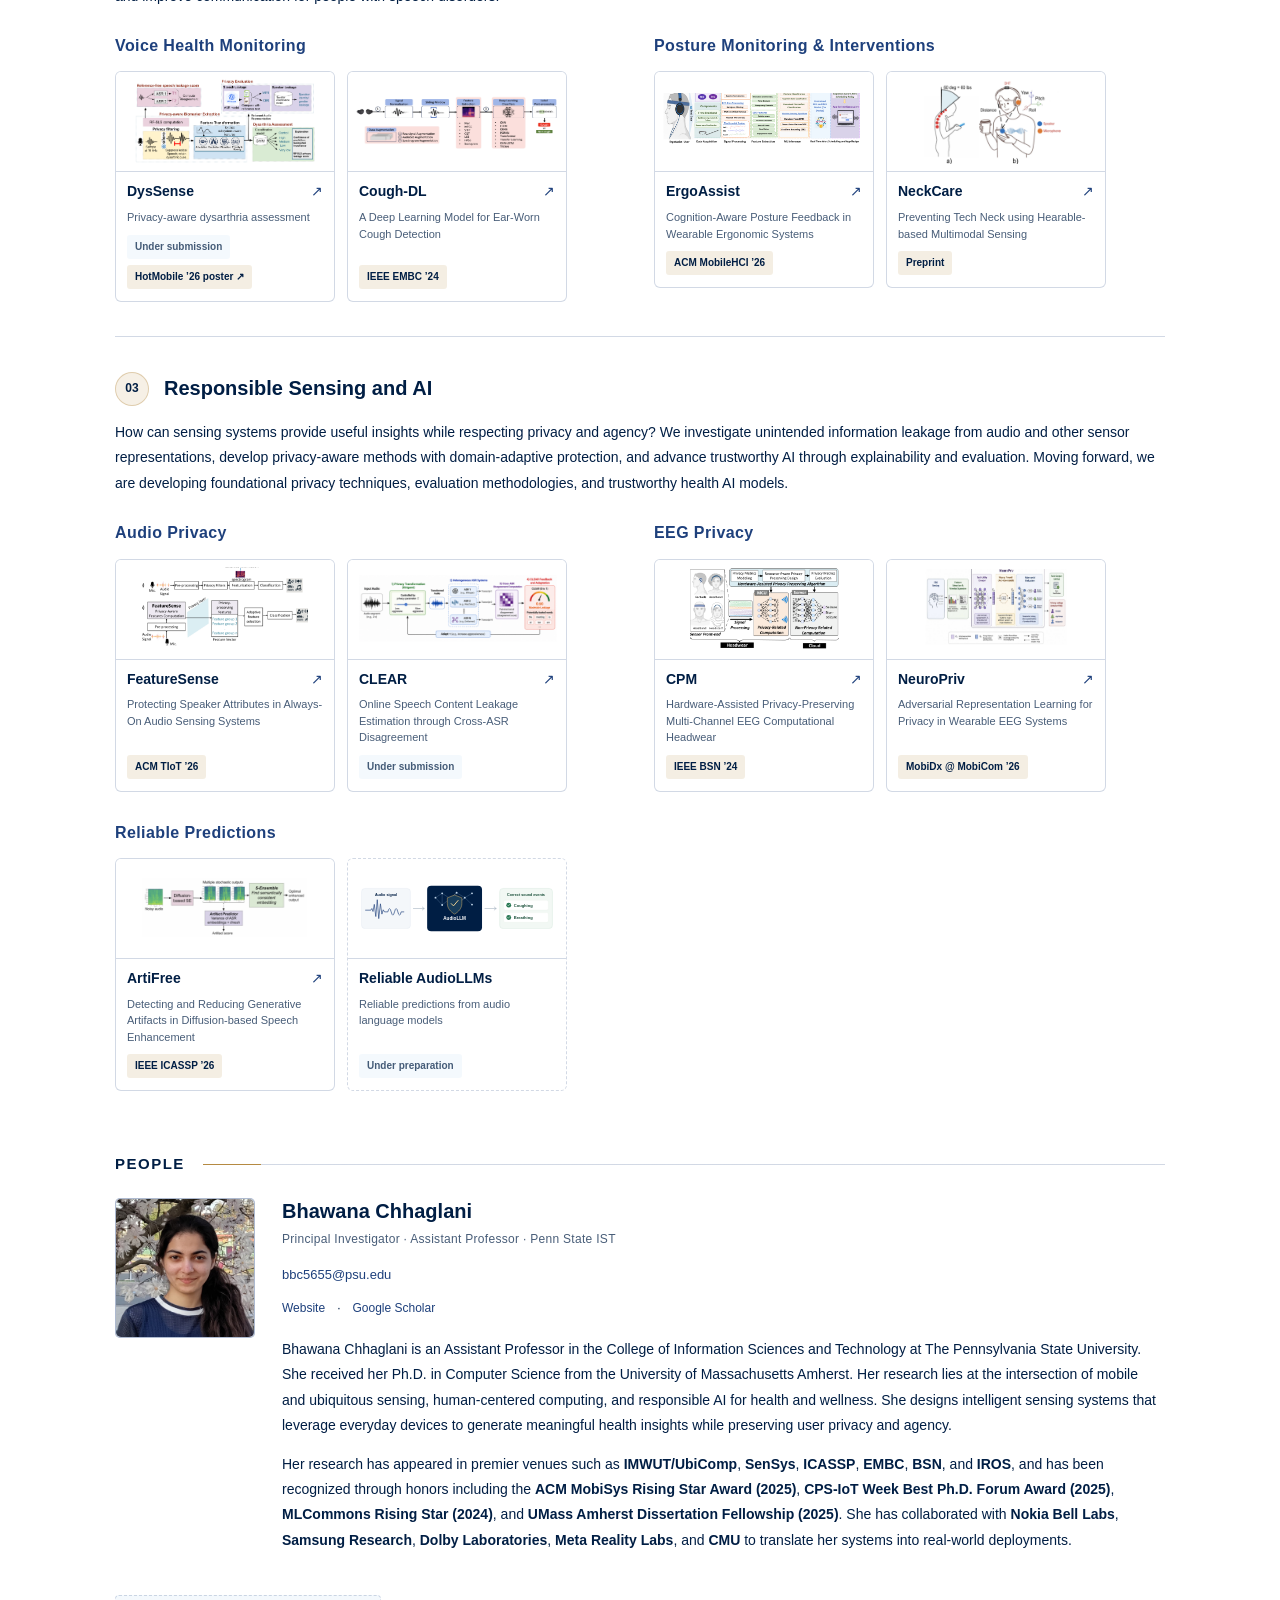
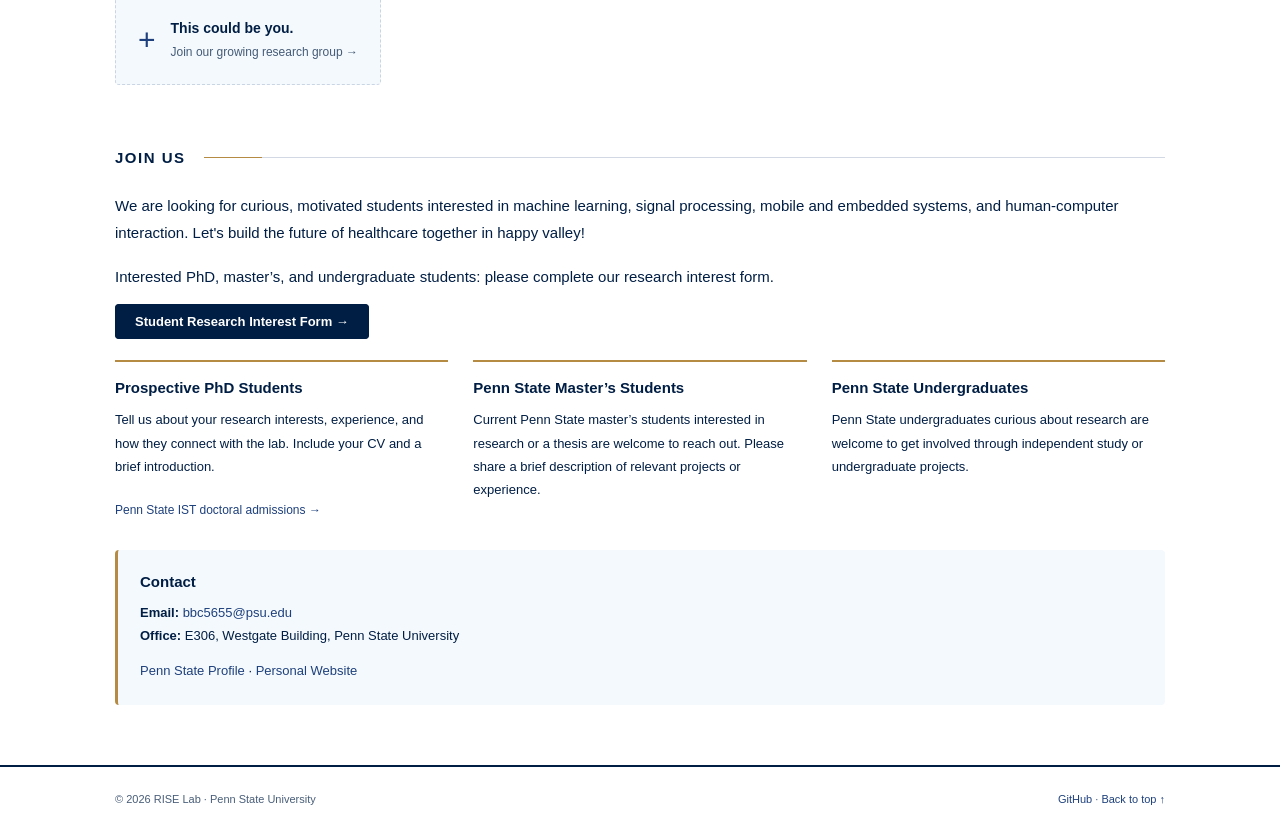
==== commit 06e64359: "Simplify lab overview sentence about ambient sensing" ====
--- a/index.html
+++ b/index.html
@@ -2,7 +2,7 @@
 <html lang="en"><head><meta charset="utf-8"><meta name="viewport" content="width=device-width, initial-scale=1"><title>RISE Lab | Responsible &amp; Intelligent Sensing for hEalth | Penn State</title><meta name="description" content="RISE Lab — Responsible &amp; Intelligent Sensing for hEalth — at Penn State develops sensing systems for human health, everyday well-being, and healthy environments."><meta name="theme-color" content="#001e44"><link rel="icon" href="assets/favicon.svg?v=3" type="image/svg+xml"><link rel="stylesheet" href="assets/style.css?v=12"></head>
 <body><a class="skip" href="#main-content">Skip to main content</a><header><nav class="container navigation" aria-label="Site navigation"><a class="brand" href="#top"><img class="lab-logo" src="assets/rise-logo.svg?v=3" alt="RISE Lab" width="175" height="40"></a><div class="nav-links"><a href="#news">News</a><a href="#research">Research &amp; Publications</a><a href="#people">People</a><a href="#join">Join Us</a><a href="#contact">Contact</a></div></nav></header>
 <main id="main-content" class="container"><div class="lab-heading" id="top"><h1><strong>RISE</strong> Lab</h1><p class="full-name">Responsible &amp; Intelligent Sensing for hEalth</p><p class="affiliation">Penn State University · College of Information Sciences and Technology</p></div>
-<section id="overview" aria-label="About RISE Lab"><p>We explore how everyday devices can help us better understand and improve our health. Much of what shapes our health happens between clinical visits—in our daily activities, habits, and environments. We leverage ambient signals around us to help fill these gaps and provide meaningful insights into our holistic health, while protecting privacy and supporting human agency.</p><p>Our research combines ubiquitous computing, signal processing, machine learning, and human-centered computing across three connected directions:</p><ul class="overview-list"><li><strong>Responsible sensing and AI:</strong> understanding what sensitive information sensors reveal, designing privacy-aware sensing, domain-adaptive protection, balancing privacy-utility-cost tradeoffs, and advancing trustworthy AI, explainability, and evaluation.</li><li><strong>Mobile and wearable sensing for health:</strong> assessing voice health, enhancing speech accessibility, monitoring posture and everyday behaviors, and providing adaptive human-centered interventions.</li><li><strong>Healthy environments:</strong> monitoring environmental exposure, indoor air parameters, mapping environments, and predicting their health risks.</li></ul><aside class="recruitment" aria-label="Student opportunities"><p><strong>We are building our team!</strong> We welcome interest from PhD, master’s, and undergraduate students.</p><a class="button" href="#join">Join Us →</a></aside></section>
+<section id="overview" aria-label="About RISE Lab"><p>We explore how everyday devices can help us better understand and improve our health. Much of what shapes our health happens between clinical visits—in our daily activities, habits, and environments. We leverage ambient signals around us to monitor our holistic health, while protecting privacy and supporting human agency.</p><p>Our research combines ubiquitous computing, signal processing, machine learning, and human-centered computing across three connected directions:</p><ul class="overview-list"><li><strong>Responsible sensing and AI:</strong> understanding what sensitive information sensors reveal, designing privacy-aware sensing, domain-adaptive protection, balancing privacy-utility-cost tradeoffs, and advancing trustworthy AI, explainability, and evaluation.</li><li><strong>Mobile and wearable sensing for health:</strong> assessing voice health, enhancing speech accessibility, monitoring posture and everyday behaviors, and providing adaptive human-centered interventions.</li><li><strong>Healthy environments:</strong> monitoring environmental exposure, indoor air parameters, mapping environments, and predicting their health risks.</li></ul><aside class="recruitment" aria-label="Student opportunities"><p><strong>We are building our team!</strong> We welcome interest from PhD, master’s, and undergraduate students.</p><a class="button" href="#join">Join Us →</a></aside></section>
 <section id="news" aria-labelledby="news-heading"><h2 id="news-heading"><span>News</span></h2><ul class="news-list"><li><time datetime="2026-10">Oct 2026</time><span>RISE Lab is starting at Penn State! Bhawana joins the College of IST as an Assistant Professor.</span></li><li><time datetime="2026-06">Jun 2026</time><span>Bhawana defended her Ph.D. at UMass Amherst on privacy-aware audio sensing for health and wellness.</span></li></ul></section>
 <section id="research" aria-labelledby="research-heading"><span id="publications" class="anchor-alias" aria-hidden="true"></span><h2 id="research-heading"><span>Research &amp; Publications</span></h2><article class="research-direction"><div class="direction-heading"><span class="research-number" aria-hidden="true">01</span><h3>Novel sensing for environment health</h3></div><p class="direction-intro">We develop ubiquitous sensing methods to monitor environmental exposure, assess indoor air, and map the environments around us. By combining sensor measurements with machine learning and knowledge of physical systems, we aim to predict their health risks. Moving forward, we are collaborating with architectural engineering experts to monitor children’s exposure in daycare environments.</p><div class="paper-group"><h4>Airborne Risk</h4><div class="publication-grid three"><a class="publication-card" href="https://doi.org/10.1145/3659593"><div class="paper-image"><img src="assets/papers/aerosense.png" alt="AeroSense: system figure" width="600" height="260" loading="lazy"></div><div class="paper-details"><h5>AeroSense <span aria-hidden="true">↗</span></h5><p>Sensing Aerosol Emissions from Indoor Human Activities</p><span class="conference">IMWUT ’24</span></div></a><a class="publication-card" href="https://doi.org/10.1145/3517258"><div class="paper-image"><img src="assets/papers/flowsense.png" alt="FlowSense: system figure" width="600" height="260" loading="lazy"></div><div class="paper-details"><h5>FlowSense <span aria-hidden="true">↗</span></h5><p>Monitoring Airflow in Building Ventilation Systems Using Audio Sensing</p><span class="conference">IMWUT ’22</span></div></a><a class="publication-card" href="https://doi.org/10.1145/3597064.3597338"><div class="paper-image"><img src="assets/papers/breatheasy.png" alt="BreathEasy: audio-based airborne transmission risk sensing figure" width="600" height="260" loading="lazy"></div><div class="paper-details"><h5>BreathEasy <span aria-hidden="true">↗</span></h5><p>Exploring the Potential of Acoustic Sensing for Healthy Indoor Environments</p><span class="conference">EnvSys ’23</span></div></a></div></div></article><article class="research-direction"><div class="direction-heading"><span class="research-number" aria-hidden="true">02</span><h3>Mobile and Wearable Sensing for Health</h3></div><p class="direction-intro">We use acoustic and wearable signals to understand health beyond clinical settings. Our interests include voice health, accessible speech technology, posture assessment, and human-centered interventions that fit into everyday life. Moving forward, we are collaborating with speech pathology experts to identify new biomarkers and improve communication for people with speech disorders.</p><div class="topic-pair"><div class="paper-group"><h4>Voice Health Monitoring</h4><div class="publication-grid"><a class="publication-card" href="https://lass.cs.umass.edu/papers/pdf/hotmobile26_dysarthria.pdf"><div class="paper-image"><img src="assets/papers/dyssense.png" alt="DysSense: privacy-aware biomarker extraction, privacy evaluation, and dysarthria assessment pipeline" width="600" height="260" loading="lazy"></div><div class="paper-details"><h5>DysSense <span aria-hidden="true">↗</span></h5><p>Privacy-aware dysarthria assessment</p><div class="paper-badges"><span class="conference status">Under submission</span><span class="conference">HotMobile ’26 poster ↗</span></div></div></a><a class="publication-card" href="https://doi.org/10.1109/EMBC53108.2024.10782702"><div class="paper-image"><img src="assets/papers/cough-dl.png" alt="Cough-DL: ear-worn cough detection system pipeline" width="600" height="260" loading="lazy"></div><div class="paper-details"><h5>Cough-DL <span aria-hidden="true">↗</span></h5><p>A Deep Learning Model for Ear-Worn Cough Detection</p><span class="conference">IEEE EMBC ’24</span></div></a></div></div><div class="paper-group"><h4>Posture Monitoring &amp; Interventions</h4><div class="publication-grid"><a class="publication-card" href="https://arxiv.org/abs/2609.00440"><div class="paper-image"><img src="assets/papers/ergoassist.png" alt="ErgoAssist: system figure" width="600" height="260" loading="lazy"></div><div class="paper-details"><h5>ErgoAssist <span aria-hidden="true">↗</span></h5><p>Cognition-Aware Posture Feedback in Wearable Ergonomic Systems</p><span class="conference">ACM MobileHCI ’26</span></div></a><a class="publication-card" href="https://arxiv.org/abs/2412.13579"><div class="paper-image"><img src="assets/papers/neckcare.png" alt="NeckCare: system figure" width="600" height="260" loading="lazy"></div><div class="paper-details"><h5>NeckCare <span aria-hidden="true">↗</span></h5><p>Preventing Tech Neck using Hearable-based Multimodal Sensing</p><span class="conference">Preprint</span></div></a></div></div></div></article><article class="research-direction"><div class="direction-heading"><span class="research-number" aria-hidden="true">03</span><h3>Responsible Sensing and AI</h3></div><p class="direction-intro">How can sensing systems provide useful insights while respecting privacy and agency? We investigate unintended information leakage from audio and other sensor representations, develop privacy-aware methods with domain-adaptive protection, and advance trustworthy AI through explainability and evaluation. Moving forward, we are developing foundational privacy techniques, evaluation methodologies, and trustworthy health AI models.</p><div class="topic-pair"><div class="paper-group"><h4>Audio Privacy</h4><div class="publication-grid"><a class="publication-card" href="https://arxiv.org/abs/2505.24115"><div class="paper-image"><img src="assets/papers/featuresense.png" alt="FeatureSense: system figure" width="600" height="260" loading="lazy"></div><div class="paper-details"><h5>FeatureSense <span aria-hidden="true">↗</span></h5><p>Protecting Speaker Attributes in Always-On Audio Sensing Systems</p><span class="conference">ACM TIoT ’26</span></div></a><a class="publication-card" href="https://arxiv.org/abs/2609.30415"><div class="paper-image"><img src="assets/papers/clear.png" alt="CLEAR: system figure" width="600" height="260" loading="lazy"></div><div class="paper-details"><h5>CLEAR <span aria-hidden="true">↗</span></h5><p>Online Speech Content Leakage Estimation through Cross-ASR Disagreement</p><span class="conference status">Under submission</span></div></a></div></div><div class="paper-group"><h4>EEG Privacy</h4><div class="publication-grid"><a class="publication-card" href="https://people.cs.umass.edu/~rkarkar/pubs/conf-bsn2024-hardware-assisted-privacy.pdf"><div class="paper-image"><img src="assets/papers/cpm.png" alt="CPM: system figure" width="600" height="260" loading="lazy"></div><div class="paper-details"><h5>CPM <span aria-hidden="true">↗</span></h5><p>Hardware-Assisted Privacy-Preserving Multi-Channel EEG Computational Headwear</p><span class="conference">IEEE BSN ’24</span></div></a><a class="publication-card" href="https://arxiv.org/abs/2609.00390"><div class="paper-image"><img src="assets/papers/neuropriv.png" alt="NeuroPriv: system figure" width="600" height="260" loading="lazy"></div><div class="paper-details"><h5>NeuroPriv <span aria-hidden="true">↗</span></h5><p>Adversarial Representation Learning for Privacy in Wearable EEG Systems</p><span class="conference">MobiDx @ MobiCom ’26</span></div></a></div></div></div><div class="paper-group"><h4>Reliable Predictions</h4><div class="publication-grid"><a class="publication-card" href="https://arxiv.org/abs/2509.19495"><div class="paper-image"><img src="assets/papers/artifree.png" alt="ArtiFree: system figure" width="600" height="260" loading="lazy"></div><div class="paper-details"><h5>ArtiFree <span aria-hidden="true">↗</span></h5><p>Detecting and Reducing Generative Artifacts in Diffusion-based Speech Enhancement</p><span class="conference">IEEE ICASSP ’26</span></div></a><article class="publication-card pending"><div class="paper-image"><img src="assets/papers/audio-llms.svg?v=2" alt="Audio signal processed by a trustworthy AudioLLM to predict coughing and breathing" width="1100" height="294" loading="lazy"></div><div class="paper-details"><h5>Reliable AudioLLMs</h5><p>Reliable predictions from audio language models</p><span class="conference status">Under preparation</span></div></article></div></div></article></section>
 <section id="people" aria-labelledby="people-heading"><h2 id="people-heading"><span>People</span></h2><article class="person"><div class="portrait"><img src="assets/bhawana.jpg" alt="Bhawana Chhaglani" width="140" height="140" loading="lazy"></div><div><h3><a href="https://ist.psu.edu/directory/bbc5655">Bhawana Chhaglani</a></h3><p class="person-role">Principal Investigator · Assistant Professor · Penn State IST</p><address class="person-contact" style="margin:0 0 10px"><a href="mailto:bbc5655@psu.edu">bbc5655@psu.edu</a></address><div class="profile-links" style="margin-bottom:18px"><a href="http://people.cs.umass.edu/~bchhaglani">Website</a><span aria-hidden="true">·</span><a href="https://scholar.google.com/citations?user=G_CGGS8AAAAJ">Google Scholar</a></div><div class="biography"><p>Bhawana Chhaglani is an Assistant Professor in the College of Information Sciences and Technology at The Pennsylvania State University. She received her Ph.D. in Computer Science from the University of Massachusetts Amherst. Her research lies at the intersection of mobile and ubiquitous sensing, human-centered computing, and responsible AI for health and wellness. She designs intelligent sensing systems that leverage everyday devices to generate meaningful health insights while preserving user privacy and agency.</p><p>Her research has appeared in premier venues such as <strong>IMWUT/UbiComp</strong>, <strong>SenSys</strong>, <strong>ICASSP</strong>, <strong>EMBC</strong>, <strong>BSN</strong>, and <strong>IROS</strong>, and has been recognized through honors including the <strong>ACM MobiSys Rising Star Award (2025)</strong>, <strong>CPS-IoT Week Best Ph.D. Forum Award (2025)</strong>, <strong>MLCommons Rising Star (2024)</strong>, and <strong>UMass Amherst Dissertation Fellowship (2025)</strong>. She has collaborated with <strong>Nokia Bell Labs</strong>, <strong>Samsung Research</strong>, <strong>Dolby Laboratories</strong>, <strong>Meta Reality Labs</strong>, and <strong>CMU</strong> to translate her systems into real-world deployments.</p></div></div></article><a class="future-member" href="#join"><span class="plus" aria-hidden="true">+</span><span><strong>This could be you.</strong><br>Join our growing research group →</span></a></section>
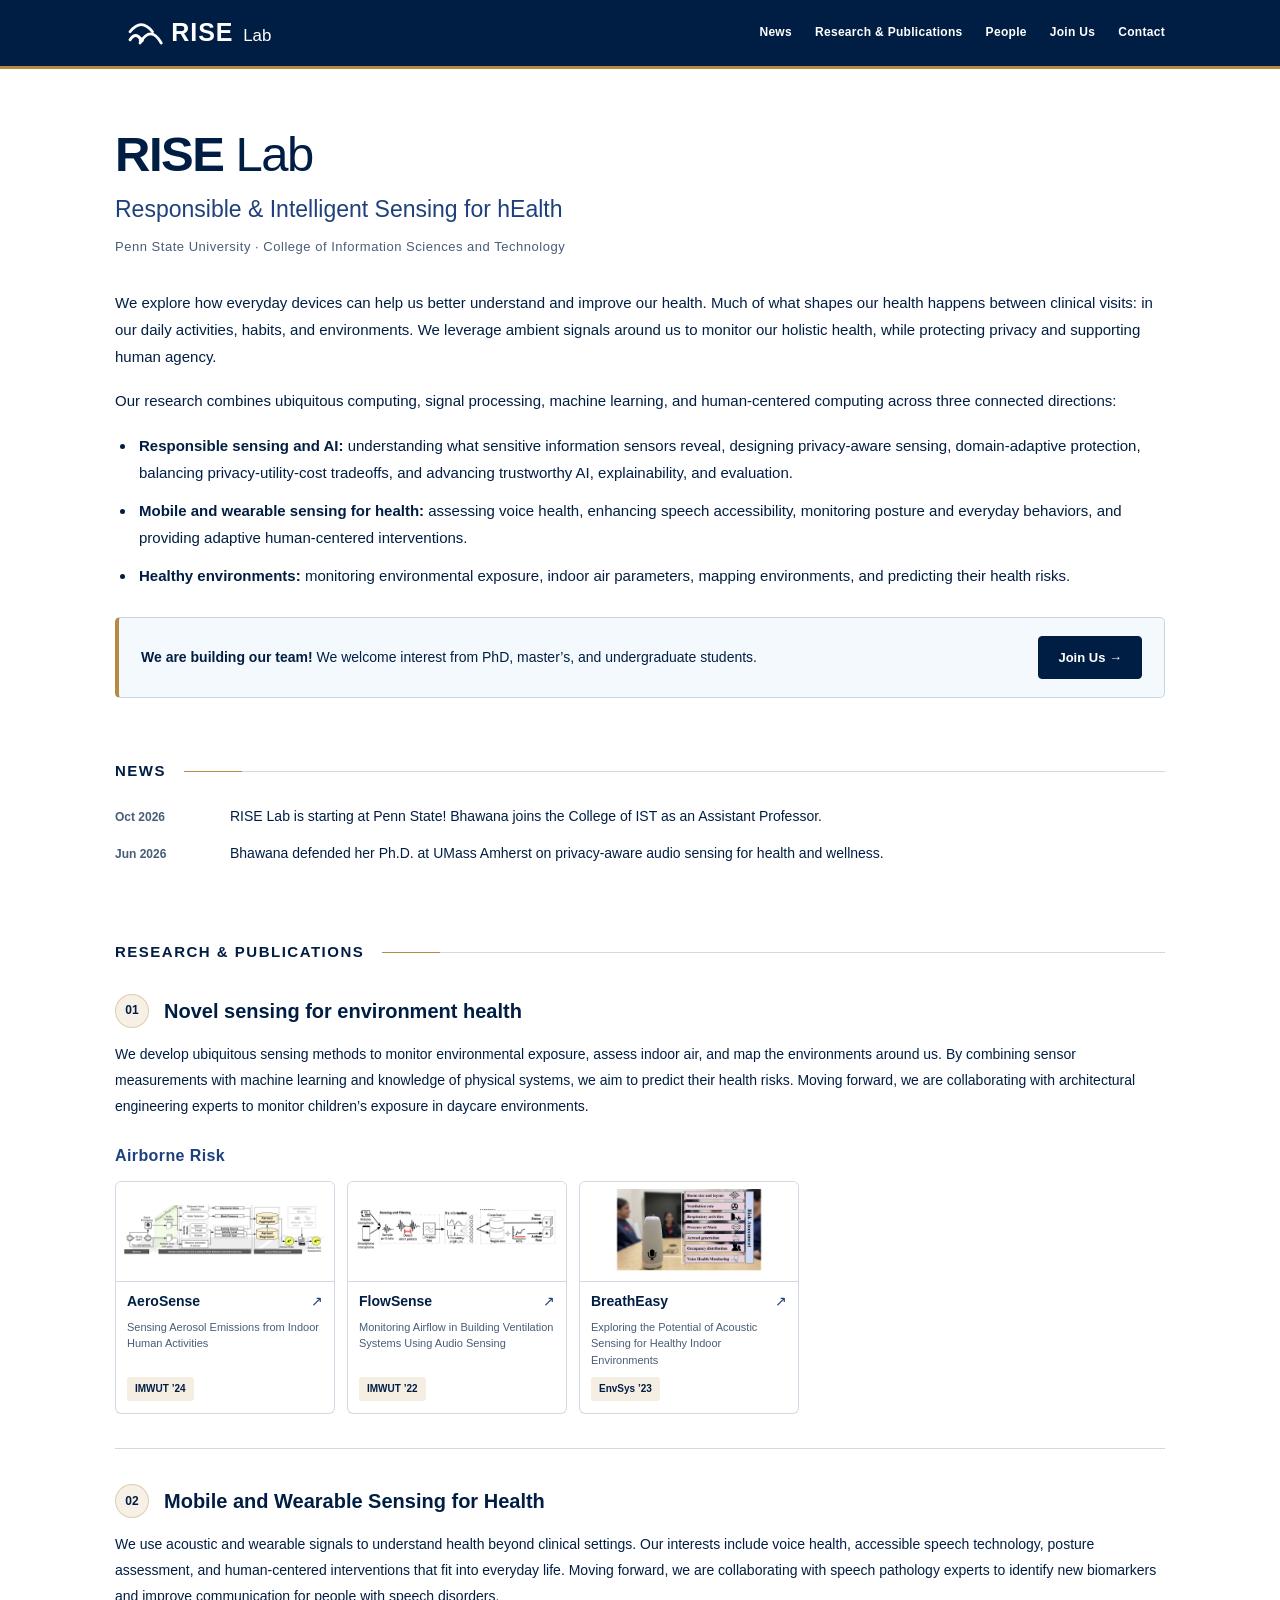
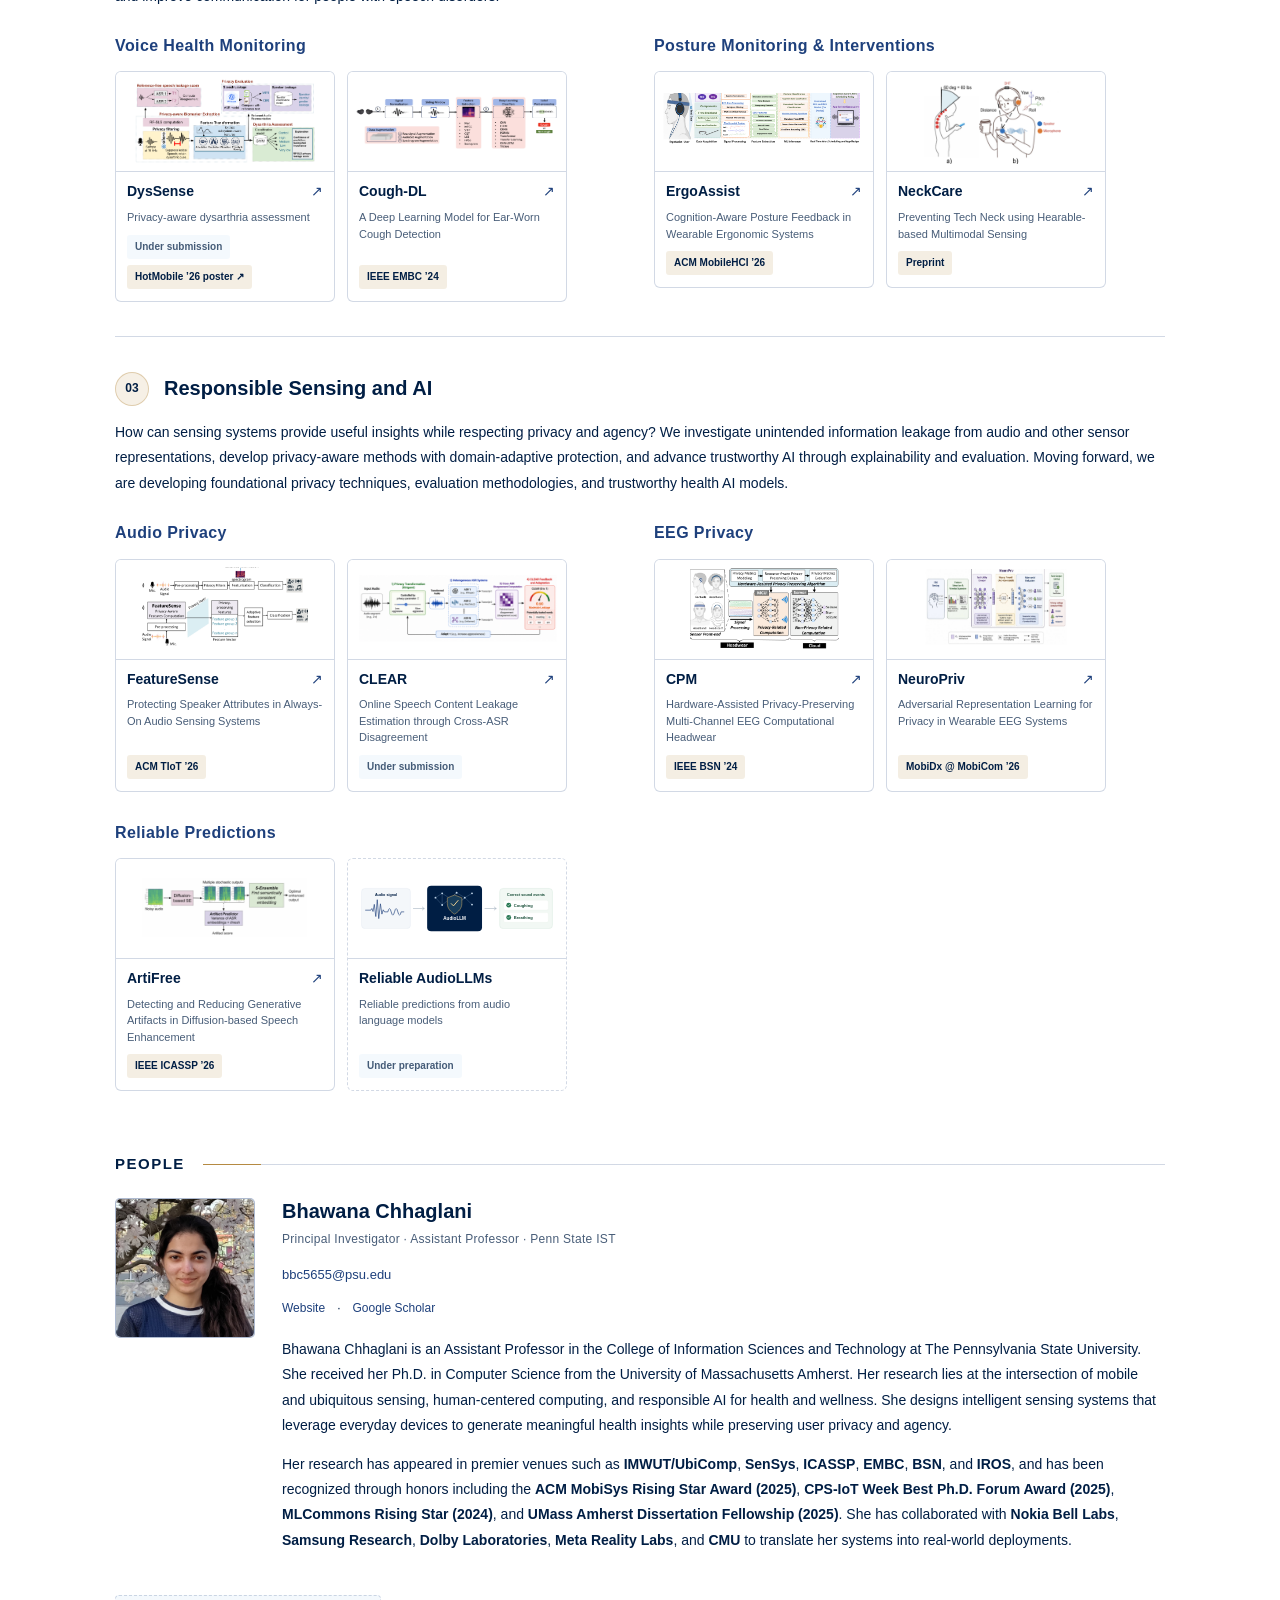
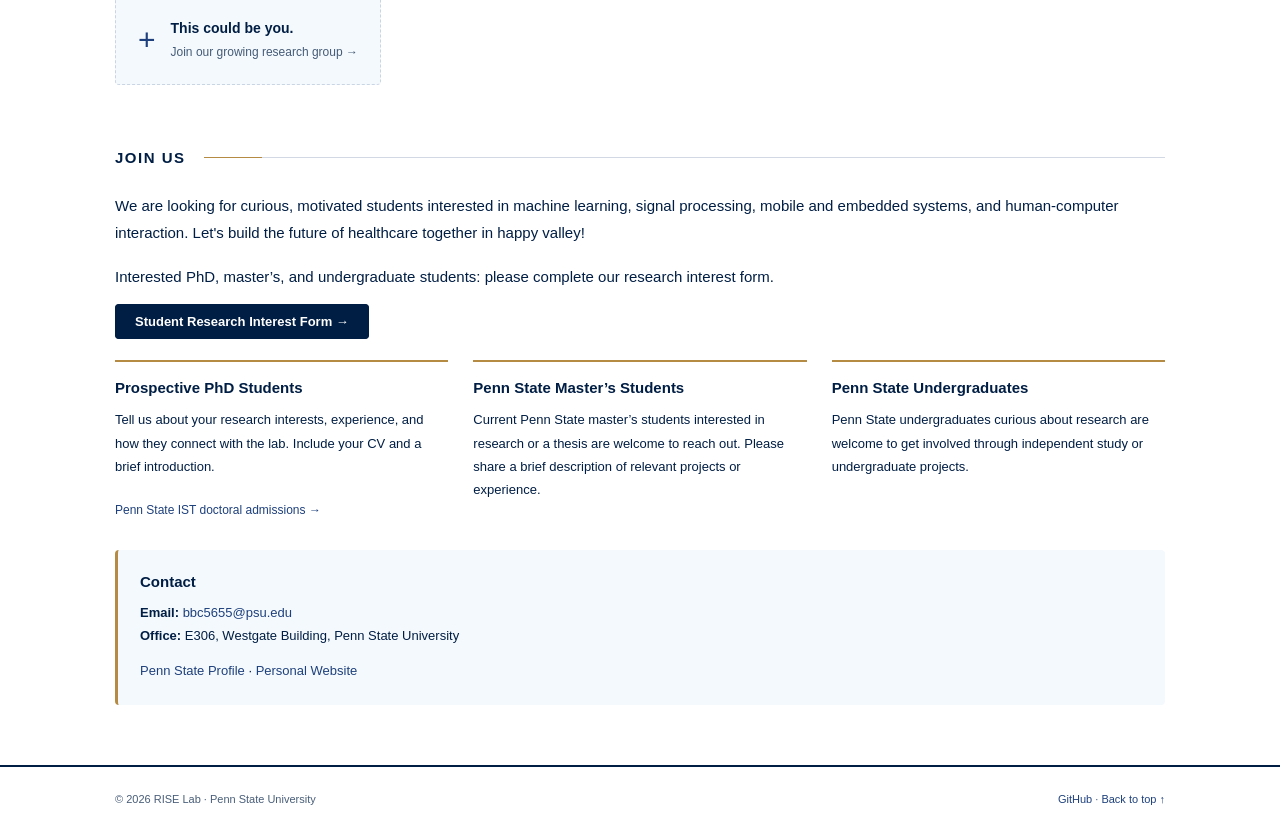
==== commit f2cb8b40: "Use colon after clinical visits in introduction" ====
--- a/index.html
+++ b/index.html
@@ -2,7 +2,7 @@
 <html lang="en"><head><meta charset="utf-8"><meta name="viewport" content="width=device-width, initial-scale=1"><title>RISE Lab | Responsible &amp; Intelligent Sensing for hEalth | Penn State</title><meta name="description" content="RISE Lab — Responsible &amp; Intelligent Sensing for hEalth — at Penn State develops sensing systems for human health, everyday well-being, and healthy environments."><meta name="theme-color" content="#001e44"><link rel="icon" href="assets/favicon.svg?v=3" type="image/svg+xml"><link rel="stylesheet" href="assets/style.css?v=12"></head>
 <body><a class="skip" href="#main-content">Skip to main content</a><header><nav class="container navigation" aria-label="Site navigation"><a class="brand" href="#top"><img class="lab-logo" src="assets/rise-logo.svg?v=3" alt="RISE Lab" width="175" height="40"></a><div class="nav-links"><a href="#news">News</a><a href="#research">Research &amp; Publications</a><a href="#people">People</a><a href="#join">Join Us</a><a href="#contact">Contact</a></div></nav></header>
 <main id="main-content" class="container"><div class="lab-heading" id="top"><h1><strong>RISE</strong> Lab</h1><p class="full-name">Responsible &amp; Intelligent Sensing for hEalth</p><p class="affiliation">Penn State University · College of Information Sciences and Technology</p></div>
-<section id="overview" aria-label="About RISE Lab"><p>We explore how everyday devices can help us better understand and improve our health. Much of what shapes our health happens between clinical visits—in our daily activities, habits, and environments. We leverage ambient signals around us to monitor our holistic health, while protecting privacy and supporting human agency.</p><p>Our research combines ubiquitous computing, signal processing, machine learning, and human-centered computing across three connected directions:</p><ul class="overview-list"><li><strong>Responsible sensing and AI:</strong> understanding what sensitive information sensors reveal, designing privacy-aware sensing, domain-adaptive protection, balancing privacy-utility-cost tradeoffs, and advancing trustworthy AI, explainability, and evaluation.</li><li><strong>Mobile and wearable sensing for health:</strong> assessing voice health, enhancing speech accessibility, monitoring posture and everyday behaviors, and providing adaptive human-centered interventions.</li><li><strong>Healthy environments:</strong> monitoring environmental exposure, indoor air parameters, mapping environments, and predicting their health risks.</li></ul><aside class="recruitment" aria-label="Student opportunities"><p><strong>We are building our team!</strong> We welcome interest from PhD, master’s, and undergraduate students.</p><a class="button" href="#join">Join Us →</a></aside></section>
+<section id="overview" aria-label="About RISE Lab"><p>We explore how everyday devices can help us better understand and improve our health. Much of what shapes our health happens between clinical visits: in our daily activities, habits, and environments. We leverage ambient signals around us to monitor our holistic health, while protecting privacy and supporting human agency.</p><p>Our research combines ubiquitous computing, signal processing, machine learning, and human-centered computing across three connected directions:</p><ul class="overview-list"><li><strong>Responsible sensing and AI:</strong> understanding what sensitive information sensors reveal, designing privacy-aware sensing, domain-adaptive protection, balancing privacy-utility-cost tradeoffs, and advancing trustworthy AI, explainability, and evaluation.</li><li><strong>Mobile and wearable sensing for health:</strong> assessing voice health, enhancing speech accessibility, monitoring posture and everyday behaviors, and providing adaptive human-centered interventions.</li><li><strong>Healthy environments:</strong> monitoring environmental exposure, indoor air parameters, mapping environments, and predicting their health risks.</li></ul><aside class="recruitment" aria-label="Student opportunities"><p><strong>We are building our team!</strong> We welcome interest from PhD, master’s, and undergraduate students.</p><a class="button" href="#join">Join Us →</a></aside></section>
 <section id="news" aria-labelledby="news-heading"><h2 id="news-heading"><span>News</span></h2><ul class="news-list"><li><time datetime="2026-10">Oct 2026</time><span>RISE Lab is starting at Penn State! Bhawana joins the College of IST as an Assistant Professor.</span></li><li><time datetime="2026-06">Jun 2026</time><span>Bhawana defended her Ph.D. at UMass Amherst on privacy-aware audio sensing for health and wellness.</span></li></ul></section>
 <section id="research" aria-labelledby="research-heading"><span id="publications" class="anchor-alias" aria-hidden="true"></span><h2 id="research-heading"><span>Research &amp; Publications</span></h2><article class="research-direction"><div class="direction-heading"><span class="research-number" aria-hidden="true">01</span><h3>Novel sensing for environment health</h3></div><p class="direction-intro">We develop ubiquitous sensing methods to monitor environmental exposure, assess indoor air, and map the environments around us. By combining sensor measurements with machine learning and knowledge of physical systems, we aim to predict their health risks. Moving forward, we are collaborating with architectural engineering experts to monitor children’s exposure in daycare environments.</p><div class="paper-group"><h4>Airborne Risk</h4><div class="publication-grid three"><a class="publication-card" href="https://doi.org/10.1145/3659593"><div class="paper-image"><img src="assets/papers/aerosense.png" alt="AeroSense: system figure" width="600" height="260" loading="lazy"></div><div class="paper-details"><h5>AeroSense <span aria-hidden="true">↗</span></h5><p>Sensing Aerosol Emissions from Indoor Human Activities</p><span class="conference">IMWUT ’24</span></div></a><a class="publication-card" href="https://doi.org/10.1145/3517258"><div class="paper-image"><img src="assets/papers/flowsense.png" alt="FlowSense: system figure" width="600" height="260" loading="lazy"></div><div class="paper-details"><h5>FlowSense <span aria-hidden="true">↗</span></h5><p>Monitoring Airflow in Building Ventilation Systems Using Audio Sensing</p><span class="conference">IMWUT ’22</span></div></a><a class="publication-card" href="https://doi.org/10.1145/3597064.3597338"><div class="paper-image"><img src="assets/papers/breatheasy.png" alt="BreathEasy: audio-based airborne transmission risk sensing figure" width="600" height="260" loading="lazy"></div><div class="paper-details"><h5>BreathEasy <span aria-hidden="true">↗</span></h5><p>Exploring the Potential of Acoustic Sensing for Healthy Indoor Environments</p><span class="conference">EnvSys ’23</span></div></a></div></div></article><article class="research-direction"><div class="direction-heading"><span class="research-number" aria-hidden="true">02</span><h3>Mobile and Wearable Sensing for Health</h3></div><p class="direction-intro">We use acoustic and wearable signals to understand health beyond clinical settings. Our interests include voice health, accessible speech technology, posture assessment, and human-centered interventions that fit into everyday life. Moving forward, we are collaborating with speech pathology experts to identify new biomarkers and improve communication for people with speech disorders.</p><div class="topic-pair"><div class="paper-group"><h4>Voice Health Monitoring</h4><div class="publication-grid"><a class="publication-card" href="https://lass.cs.umass.edu/papers/pdf/hotmobile26_dysarthria.pdf"><div class="paper-image"><img src="assets/papers/dyssense.png" alt="DysSense: privacy-aware biomarker extraction, privacy evaluation, and dysarthria assessment pipeline" width="600" height="260" loading="lazy"></div><div class="paper-details"><h5>DysSense <span aria-hidden="true">↗</span></h5><p>Privacy-aware dysarthria assessment</p><div class="paper-badges"><span class="conference status">Under submission</span><span class="conference">HotMobile ’26 poster ↗</span></div></div></a><a class="publication-card" href="https://doi.org/10.1109/EMBC53108.2024.10782702"><div class="paper-image"><img src="assets/papers/cough-dl.png" alt="Cough-DL: ear-worn cough detection system pipeline" width="600" height="260" loading="lazy"></div><div class="paper-details"><h5>Cough-DL <span aria-hidden="true">↗</span></h5><p>A Deep Learning Model for Ear-Worn Cough Detection</p><span class="conference">IEEE EMBC ’24</span></div></a></div></div><div class="paper-group"><h4>Posture Monitoring &amp; Interventions</h4><div class="publication-grid"><a class="publication-card" href="https://arxiv.org/abs/2609.00440"><div class="paper-image"><img src="assets/papers/ergoassist.png" alt="ErgoAssist: system figure" width="600" height="260" loading="lazy"></div><div class="paper-details"><h5>ErgoAssist <span aria-hidden="true">↗</span></h5><p>Cognition-Aware Posture Feedback in Wearable Ergonomic Systems</p><span class="conference">ACM MobileHCI ’26</span></div></a><a class="publication-card" href="https://arxiv.org/abs/2412.13579"><div class="paper-image"><img src="assets/papers/neckcare.png" alt="NeckCare: system figure" width="600" height="260" loading="lazy"></div><div class="paper-details"><h5>NeckCare <span aria-hidden="true">↗</span></h5><p>Preventing Tech Neck using Hearable-based Multimodal Sensing</p><span class="conference">Preprint</span></div></a></div></div></div></article><article class="research-direction"><div class="direction-heading"><span class="research-number" aria-hidden="true">03</span><h3>Responsible Sensing and AI</h3></div><p class="direction-intro">How can sensing systems provide useful insights while respecting privacy and agency? We investigate unintended information leakage from audio and other sensor representations, develop privacy-aware methods with domain-adaptive protection, and advance trustworthy AI through explainability and evaluation. Moving forward, we are developing foundational privacy techniques, evaluation methodologies, and trustworthy health AI models.</p><div class="topic-pair"><div class="paper-group"><h4>Audio Privacy</h4><div class="publication-grid"><a class="publication-card" href="https://arxiv.org/abs/2505.24115"><div class="paper-image"><img src="assets/papers/featuresense.png" alt="FeatureSense: system figure" width="600" height="260" loading="lazy"></div><div class="paper-details"><h5>FeatureSense <span aria-hidden="true">↗</span></h5><p>Protecting Speaker Attributes in Always-On Audio Sensing Systems</p><span class="conference">ACM TIoT ’26</span></div></a><a class="publication-card" href="https://arxiv.org/abs/2609.30415"><div class="paper-image"><img src="assets/papers/clear.png" alt="CLEAR: system figure" width="600" height="260" loading="lazy"></div><div class="paper-details"><h5>CLEAR <span aria-hidden="true">↗</span></h5><p>Online Speech Content Leakage Estimation through Cross-ASR Disagreement</p><span class="conference status">Under submission</span></div></a></div></div><div class="paper-group"><h4>EEG Privacy</h4><div class="publication-grid"><a class="publication-card" href="https://people.cs.umass.edu/~rkarkar/pubs/conf-bsn2024-hardware-assisted-privacy.pdf"><div class="paper-image"><img src="assets/papers/cpm.png" alt="CPM: system figure" width="600" height="260" loading="lazy"></div><div class="paper-details"><h5>CPM <span aria-hidden="true">↗</span></h5><p>Hardware-Assisted Privacy-Preserving Multi-Channel EEG Computational Headwear</p><span class="conference">IEEE BSN ’24</span></div></a><a class="publication-card" href="https://arxiv.org/abs/2609.00390"><div class="paper-image"><img src="assets/papers/neuropriv.png" alt="NeuroPriv: system figure" width="600" height="260" loading="lazy"></div><div class="paper-details"><h5>NeuroPriv <span aria-hidden="true">↗</span></h5><p>Adversarial Representation Learning for Privacy in Wearable EEG Systems</p><span class="conference">MobiDx @ MobiCom ’26</span></div></a></div></div></div><div class="paper-group"><h4>Reliable Predictions</h4><div class="publication-grid"><a class="publication-card" href="https://arxiv.org/abs/2509.19495"><div class="paper-image"><img src="assets/papers/artifree.png" alt="ArtiFree: system figure" width="600" height="260" loading="lazy"></div><div class="paper-details"><h5>ArtiFree <span aria-hidden="true">↗</span></h5><p>Detecting and Reducing Generative Artifacts in Diffusion-based Speech Enhancement</p><span class="conference">IEEE ICASSP ’26</span></div></a><article class="publication-card pending"><div class="paper-image"><img src="assets/papers/audio-llms.svg?v=2" alt="Audio signal processed by a trustworthy AudioLLM to predict coughing and breathing" width="1100" height="294" loading="lazy"></div><div class="paper-details"><h5>Reliable AudioLLMs</h5><p>Reliable predictions from audio language models</p><span class="conference status">Under preparation</span></div></article></div></div></article></section>
 <section id="people" aria-labelledby="people-heading"><h2 id="people-heading"><span>People</span></h2><article class="person"><div class="portrait"><img src="assets/bhawana.jpg" alt="Bhawana Chhaglani" width="140" height="140" loading="lazy"></div><div><h3><a href="https://ist.psu.edu/directory/bbc5655">Bhawana Chhaglani</a></h3><p class="person-role">Principal Investigator · Assistant Professor · Penn State IST</p><address class="person-contact" style="margin:0 0 10px"><a href="mailto:bbc5655@psu.edu">bbc5655@psu.edu</a></address><div class="profile-links" style="margin-bottom:18px"><a href="http://people.cs.umass.edu/~bchhaglani">Website</a><span aria-hidden="true">·</span><a href="https://scholar.google.com/citations?user=G_CGGS8AAAAJ">Google Scholar</a></div><div class="biography"><p>Bhawana Chhaglani is an Assistant Professor in the College of Information Sciences and Technology at The Pennsylvania State University. She received her Ph.D. in Computer Science from the University of Massachusetts Amherst. Her research lies at the intersection of mobile and ubiquitous sensing, human-centered computing, and responsible AI for health and wellness. She designs intelligent sensing systems that leverage everyday devices to generate meaningful health insights while preserving user privacy and agency.</p><p>Her research has appeared in premier venues such as <strong>IMWUT/UbiComp</strong>, <strong>SenSys</strong>, <strong>ICASSP</strong>, <strong>EMBC</strong>, <strong>BSN</strong>, and <strong>IROS</strong>, and has been recognized through honors including the <strong>ACM MobiSys Rising Star Award (2025)</strong>, <strong>CPS-IoT Week Best Ph.D. Forum Award (2025)</strong>, <strong>MLCommons Rising Star (2024)</strong>, and <strong>UMass Amherst Dissertation Fellowship (2025)</strong>. She has collaborated with <strong>Nokia Bell Labs</strong>, <strong>Samsung Research</strong>, <strong>Dolby Laboratories</strong>, <strong>Meta Reality Labs</strong>, and <strong>CMU</strong> to translate her systems into real-world deployments.</p></div></div></article><a class="future-member" href="#join"><span class="plus" aria-hidden="true">+</span><span><strong>This could be you.</strong><br>Join our growing research group →</span></a></section>
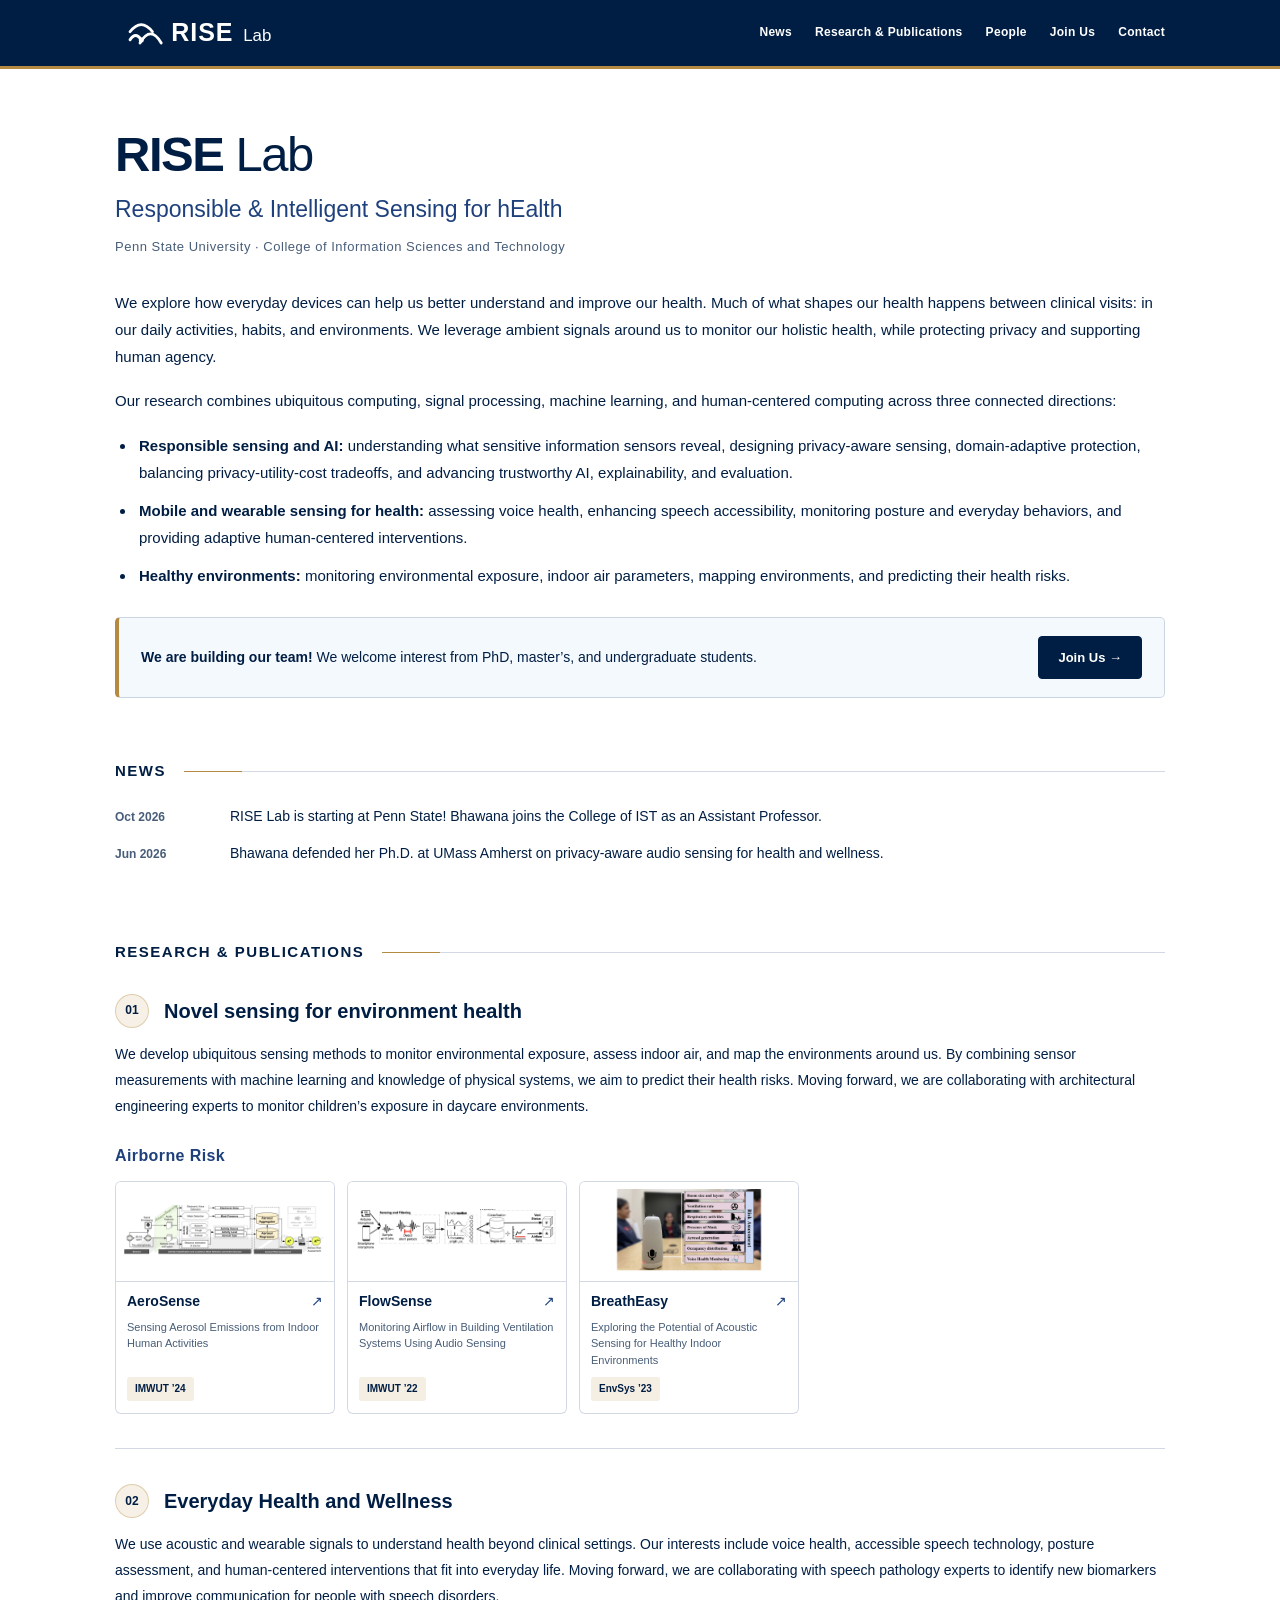
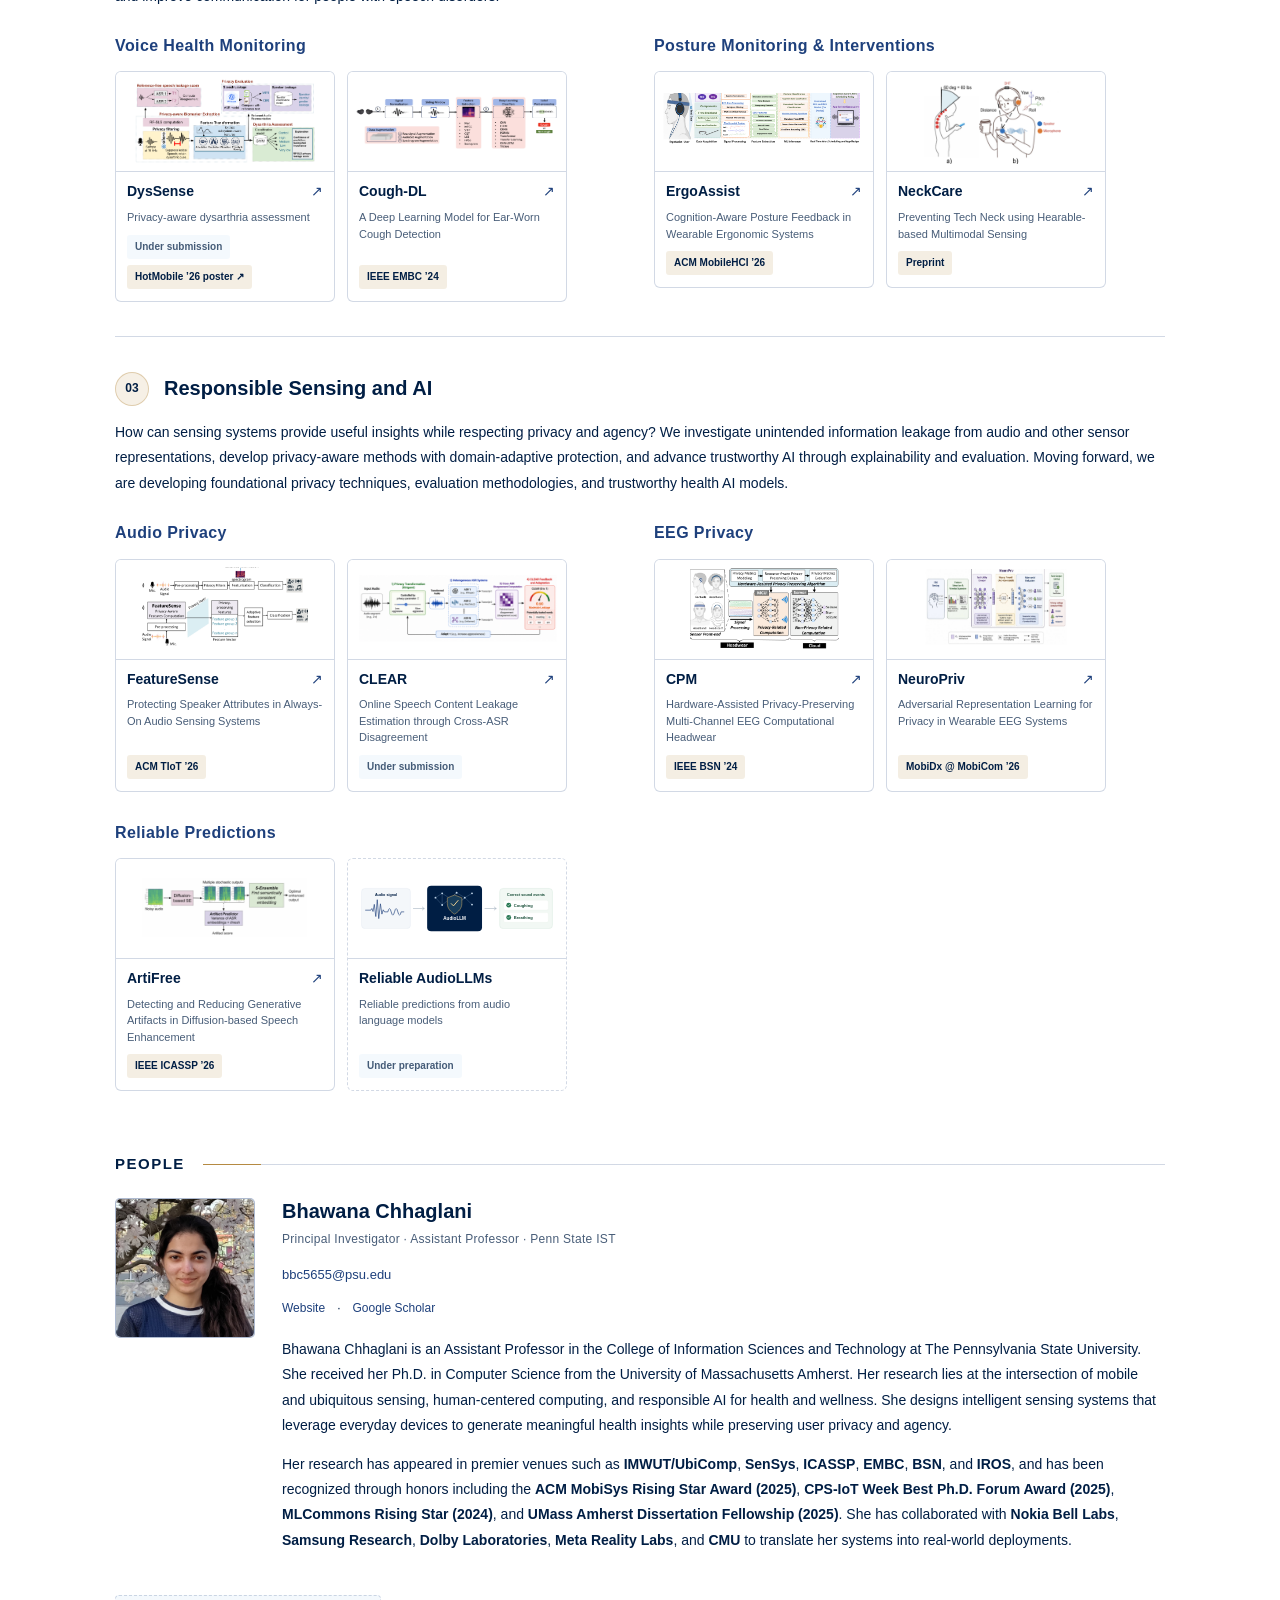
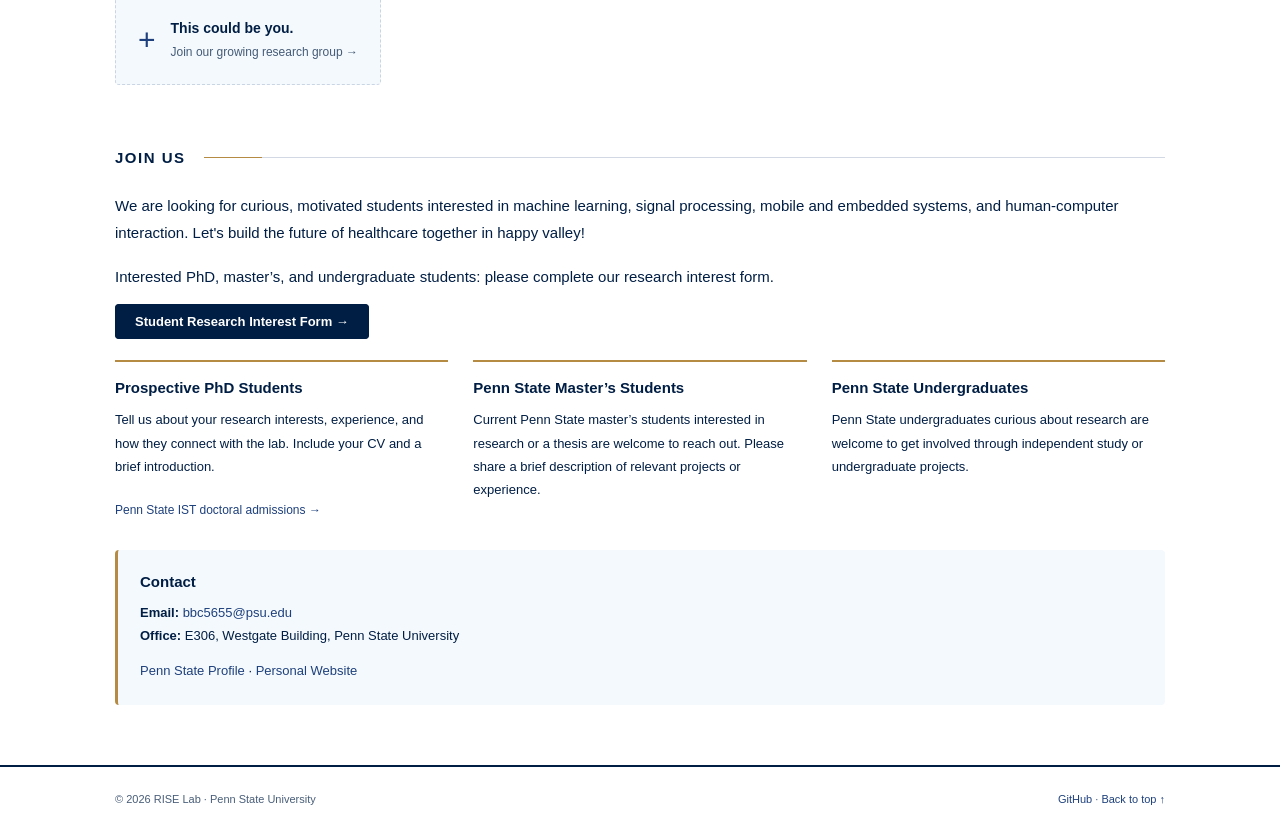
==== commit 294268ee: "Rename second research direction to Everyday Health and Wellness" ====
--- a/index.html
+++ b/index.html
@@ -4,7 +4,7 @@
 <main id="main-content" class="container"><div class="lab-heading" id="top"><h1><strong>RISE</strong> Lab</h1><p class="full-name">Responsible &amp; Intelligent Sensing for hEalth</p><p class="affiliation">Penn State University · College of Information Sciences and Technology</p></div>
 <section id="overview" aria-label="About RISE Lab"><p>We explore how everyday devices can help us better understand and improve our health. Much of what shapes our health happens between clinical visits: in our daily activities, habits, and environments. We leverage ambient signals around us to monitor our holistic health, while protecting privacy and supporting human agency.</p><p>Our research combines ubiquitous computing, signal processing, machine learning, and human-centered computing across three connected directions:</p><ul class="overview-list"><li><strong>Responsible sensing and AI:</strong> understanding what sensitive information sensors reveal, designing privacy-aware sensing, domain-adaptive protection, balancing privacy-utility-cost tradeoffs, and advancing trustworthy AI, explainability, and evaluation.</li><li><strong>Mobile and wearable sensing for health:</strong> assessing voice health, enhancing speech accessibility, monitoring posture and everyday behaviors, and providing adaptive human-centered interventions.</li><li><strong>Healthy environments:</strong> monitoring environmental exposure, indoor air parameters, mapping environments, and predicting their health risks.</li></ul><aside class="recruitment" aria-label="Student opportunities"><p><strong>We are building our team!</strong> We welcome interest from PhD, master’s, and undergraduate students.</p><a class="button" href="#join">Join Us →</a></aside></section>
 <section id="news" aria-labelledby="news-heading"><h2 id="news-heading"><span>News</span></h2><ul class="news-list"><li><time datetime="2026-10">Oct 2026</time><span>RISE Lab is starting at Penn State! Bhawana joins the College of IST as an Assistant Professor.</span></li><li><time datetime="2026-06">Jun 2026</time><span>Bhawana defended her Ph.D. at UMass Amherst on privacy-aware audio sensing for health and wellness.</span></li></ul></section>
-<section id="research" aria-labelledby="research-heading"><span id="publications" class="anchor-alias" aria-hidden="true"></span><h2 id="research-heading"><span>Research &amp; Publications</span></h2><article class="research-direction"><div class="direction-heading"><span class="research-number" aria-hidden="true">01</span><h3>Novel sensing for environment health</h3></div><p class="direction-intro">We develop ubiquitous sensing methods to monitor environmental exposure, assess indoor air, and map the environments around us. By combining sensor measurements with machine learning and knowledge of physical systems, we aim to predict their health risks. Moving forward, we are collaborating with architectural engineering experts to monitor children’s exposure in daycare environments.</p><div class="paper-group"><h4>Airborne Risk</h4><div class="publication-grid three"><a class="publication-card" href="https://doi.org/10.1145/3659593"><div class="paper-image"><img src="assets/papers/aerosense.png" alt="AeroSense: system figure" width="600" height="260" loading="lazy"></div><div class="paper-details"><h5>AeroSense <span aria-hidden="true">↗</span></h5><p>Sensing Aerosol Emissions from Indoor Human Activities</p><span class="conference">IMWUT ’24</span></div></a><a class="publication-card" href="https://doi.org/10.1145/3517258"><div class="paper-image"><img src="assets/papers/flowsense.png" alt="FlowSense: system figure" width="600" height="260" loading="lazy"></div><div class="paper-details"><h5>FlowSense <span aria-hidden="true">↗</span></h5><p>Monitoring Airflow in Building Ventilation Systems Using Audio Sensing</p><span class="conference">IMWUT ’22</span></div></a><a class="publication-card" href="https://doi.org/10.1145/3597064.3597338"><div class="paper-image"><img src="assets/papers/breatheasy.png" alt="BreathEasy: audio-based airborne transmission risk sensing figure" width="600" height="260" loading="lazy"></div><div class="paper-details"><h5>BreathEasy <span aria-hidden="true">↗</span></h5><p>Exploring the Potential of Acoustic Sensing for Healthy Indoor Environments</p><span class="conference">EnvSys ’23</span></div></a></div></div></article><article class="research-direction"><div class="direction-heading"><span class="research-number" aria-hidden="true">02</span><h3>Mobile and Wearable Sensing for Health</h3></div><p class="direction-intro">We use acoustic and wearable signals to understand health beyond clinical settings. Our interests include voice health, accessible speech technology, posture assessment, and human-centered interventions that fit into everyday life. Moving forward, we are collaborating with speech pathology experts to identify new biomarkers and improve communication for people with speech disorders.</p><div class="topic-pair"><div class="paper-group"><h4>Voice Health Monitoring</h4><div class="publication-grid"><a class="publication-card" href="https://lass.cs.umass.edu/papers/pdf/hotmobile26_dysarthria.pdf"><div class="paper-image"><img src="assets/papers/dyssense.png" alt="DysSense: privacy-aware biomarker extraction, privacy evaluation, and dysarthria assessment pipeline" width="600" height="260" loading="lazy"></div><div class="paper-details"><h5>DysSense <span aria-hidden="true">↗</span></h5><p>Privacy-aware dysarthria assessment</p><div class="paper-badges"><span class="conference status">Under submission</span><span class="conference">HotMobile ’26 poster ↗</span></div></div></a><a class="publication-card" href="https://doi.org/10.1109/EMBC53108.2024.10782702"><div class="paper-image"><img src="assets/papers/cough-dl.png" alt="Cough-DL: ear-worn cough detection system pipeline" width="600" height="260" loading="lazy"></div><div class="paper-details"><h5>Cough-DL <span aria-hidden="true">↗</span></h5><p>A Deep Learning Model for Ear-Worn Cough Detection</p><span class="conference">IEEE EMBC ’24</span></div></a></div></div><div class="paper-group"><h4>Posture Monitoring &amp; Interventions</h4><div class="publication-grid"><a class="publication-card" href="https://arxiv.org/abs/2609.00440"><div class="paper-image"><img src="assets/papers/ergoassist.png" alt="ErgoAssist: system figure" width="600" height="260" loading="lazy"></div><div class="paper-details"><h5>ErgoAssist <span aria-hidden="true">↗</span></h5><p>Cognition-Aware Posture Feedback in Wearable Ergonomic Systems</p><span class="conference">ACM MobileHCI ’26</span></div></a><a class="publication-card" href="https://arxiv.org/abs/2412.13579"><div class="paper-image"><img src="assets/papers/neckcare.png" alt="NeckCare: system figure" width="600" height="260" loading="lazy"></div><div class="paper-details"><h5>NeckCare <span aria-hidden="true">↗</span></h5><p>Preventing Tech Neck using Hearable-based Multimodal Sensing</p><span class="conference">Preprint</span></div></a></div></div></div></article><article class="research-direction"><div class="direction-heading"><span class="research-number" aria-hidden="true">03</span><h3>Responsible Sensing and AI</h3></div><p class="direction-intro">How can sensing systems provide useful insights while respecting privacy and agency? We investigate unintended information leakage from audio and other sensor representations, develop privacy-aware methods with domain-adaptive protection, and advance trustworthy AI through explainability and evaluation. Moving forward, we are developing foundational privacy techniques, evaluation methodologies, and trustworthy health AI models.</p><div class="topic-pair"><div class="paper-group"><h4>Audio Privacy</h4><div class="publication-grid"><a class="publication-card" href="https://arxiv.org/abs/2505.24115"><div class="paper-image"><img src="assets/papers/featuresense.png" alt="FeatureSense: system figure" width="600" height="260" loading="lazy"></div><div class="paper-details"><h5>FeatureSense <span aria-hidden="true">↗</span></h5><p>Protecting Speaker Attributes in Always-On Audio Sensing Systems</p><span class="conference">ACM TIoT ’26</span></div></a><a class="publication-card" href="https://arxiv.org/abs/2609.30415"><div class="paper-image"><img src="assets/papers/clear.png" alt="CLEAR: system figure" width="600" height="260" loading="lazy"></div><div class="paper-details"><h5>CLEAR <span aria-hidden="true">↗</span></h5><p>Online Speech Content Leakage Estimation through Cross-ASR Disagreement</p><span class="conference status">Under submission</span></div></a></div></div><div class="paper-group"><h4>EEG Privacy</h4><div class="publication-grid"><a class="publication-card" href="https://people.cs.umass.edu/~rkarkar/pubs/conf-bsn2024-hardware-assisted-privacy.pdf"><div class="paper-image"><img src="assets/papers/cpm.png" alt="CPM: system figure" width="600" height="260" loading="lazy"></div><div class="paper-details"><h5>CPM <span aria-hidden="true">↗</span></h5><p>Hardware-Assisted Privacy-Preserving Multi-Channel EEG Computational Headwear</p><span class="conference">IEEE BSN ’24</span></div></a><a class="publication-card" href="https://arxiv.org/abs/2609.00390"><div class="paper-image"><img src="assets/papers/neuropriv.png" alt="NeuroPriv: system figure" width="600" height="260" loading="lazy"></div><div class="paper-details"><h5>NeuroPriv <span aria-hidden="true">↗</span></h5><p>Adversarial Representation Learning for Privacy in Wearable EEG Systems</p><span class="conference">MobiDx @ MobiCom ’26</span></div></a></div></div></div><div class="paper-group"><h4>Reliable Predictions</h4><div class="publication-grid"><a class="publication-card" href="https://arxiv.org/abs/2509.19495"><div class="paper-image"><img src="assets/papers/artifree.png" alt="ArtiFree: system figure" width="600" height="260" loading="lazy"></div><div class="paper-details"><h5>ArtiFree <span aria-hidden="true">↗</span></h5><p>Detecting and Reducing Generative Artifacts in Diffusion-based Speech Enhancement</p><span class="conference">IEEE ICASSP ’26</span></div></a><article class="publication-card pending"><div class="paper-image"><img src="assets/papers/audio-llms.svg?v=2" alt="Audio signal processed by a trustworthy AudioLLM to predict coughing and breathing" width="1100" height="294" loading="lazy"></div><div class="paper-details"><h5>Reliable AudioLLMs</h5><p>Reliable predictions from audio language models</p><span class="conference status">Under preparation</span></div></article></div></div></article></section>
+<section id="research" aria-labelledby="research-heading"><span id="publications" class="anchor-alias" aria-hidden="true"></span><h2 id="research-heading"><span>Research &amp; Publications</span></h2><article class="research-direction"><div class="direction-heading"><span class="research-number" aria-hidden="true">01</span><h3>Novel sensing for environment health</h3></div><p class="direction-intro">We develop ubiquitous sensing methods to monitor environmental exposure, assess indoor air, and map the environments around us. By combining sensor measurements with machine learning and knowledge of physical systems, we aim to predict their health risks. Moving forward, we are collaborating with architectural engineering experts to monitor children’s exposure in daycare environments.</p><div class="paper-group"><h4>Airborne Risk</h4><div class="publication-grid three"><a class="publication-card" href="https://doi.org/10.1145/3659593"><div class="paper-image"><img src="assets/papers/aerosense.png" alt="AeroSense: system figure" width="600" height="260" loading="lazy"></div><div class="paper-details"><h5>AeroSense <span aria-hidden="true">↗</span></h5><p>Sensing Aerosol Emissions from Indoor Human Activities</p><span class="conference">IMWUT ’24</span></div></a><a class="publication-card" href="https://doi.org/10.1145/3517258"><div class="paper-image"><img src="assets/papers/flowsense.png" alt="FlowSense: system figure" width="600" height="260" loading="lazy"></div><div class="paper-details"><h5>FlowSense <span aria-hidden="true">↗</span></h5><p>Monitoring Airflow in Building Ventilation Systems Using Audio Sensing</p><span class="conference">IMWUT ’22</span></div></a><a class="publication-card" href="https://doi.org/10.1145/3597064.3597338"><div class="paper-image"><img src="assets/papers/breatheasy.png" alt="BreathEasy: audio-based airborne transmission risk sensing figure" width="600" height="260" loading="lazy"></div><div class="paper-details"><h5>BreathEasy <span aria-hidden="true">↗</span></h5><p>Exploring the Potential of Acoustic Sensing for Healthy Indoor Environments</p><span class="conference">EnvSys ’23</span></div></a></div></div></article><article class="research-direction"><div class="direction-heading"><span class="research-number" aria-hidden="true">02</span><h3>Everyday Health and Wellness</h3></div><p class="direction-intro">We use acoustic and wearable signals to understand health beyond clinical settings. Our interests include voice health, accessible speech technology, posture assessment, and human-centered interventions that fit into everyday life. Moving forward, we are collaborating with speech pathology experts to identify new biomarkers and improve communication for people with speech disorders.</p><div class="topic-pair"><div class="paper-group"><h4>Voice Health Monitoring</h4><div class="publication-grid"><a class="publication-card" href="https://lass.cs.umass.edu/papers/pdf/hotmobile26_dysarthria.pdf"><div class="paper-image"><img src="assets/papers/dyssense.png" alt="DysSense: privacy-aware biomarker extraction, privacy evaluation, and dysarthria assessment pipeline" width="600" height="260" loading="lazy"></div><div class="paper-details"><h5>DysSense <span aria-hidden="true">↗</span></h5><p>Privacy-aware dysarthria assessment</p><div class="paper-badges"><span class="conference status">Under submission</span><span class="conference">HotMobile ’26 poster ↗</span></div></div></a><a class="publication-card" href="https://doi.org/10.1109/EMBC53108.2024.10782702"><div class="paper-image"><img src="assets/papers/cough-dl.png" alt="Cough-DL: ear-worn cough detection system pipeline" width="600" height="260" loading="lazy"></div><div class="paper-details"><h5>Cough-DL <span aria-hidden="true">↗</span></h5><p>A Deep Learning Model for Ear-Worn Cough Detection</p><span class="conference">IEEE EMBC ’24</span></div></a></div></div><div class="paper-group"><h4>Posture Monitoring &amp; Interventions</h4><div class="publication-grid"><a class="publication-card" href="https://arxiv.org/abs/2609.00440"><div class="paper-image"><img src="assets/papers/ergoassist.png" alt="ErgoAssist: system figure" width="600" height="260" loading="lazy"></div><div class="paper-details"><h5>ErgoAssist <span aria-hidden="true">↗</span></h5><p>Cognition-Aware Posture Feedback in Wearable Ergonomic Systems</p><span class="conference">ACM MobileHCI ’26</span></div></a><a class="publication-card" href="https://arxiv.org/abs/2412.13579"><div class="paper-image"><img src="assets/papers/neckcare.png" alt="NeckCare: system figure" width="600" height="260" loading="lazy"></div><div class="paper-details"><h5>NeckCare <span aria-hidden="true">↗</span></h5><p>Preventing Tech Neck using Hearable-based Multimodal Sensing</p><span class="conference">Preprint</span></div></a></div></div></div></article><article class="research-direction"><div class="direction-heading"><span class="research-number" aria-hidden="true">03</span><h3>Responsible Sensing and AI</h3></div><p class="direction-intro">How can sensing systems provide useful insights while respecting privacy and agency? We investigate unintended information leakage from audio and other sensor representations, develop privacy-aware methods with domain-adaptive protection, and advance trustworthy AI through explainability and evaluation. Moving forward, we are developing foundational privacy techniques, evaluation methodologies, and trustworthy health AI models.</p><div class="topic-pair"><div class="paper-group"><h4>Audio Privacy</h4><div class="publication-grid"><a class="publication-card" href="https://arxiv.org/abs/2505.24115"><div class="paper-image"><img src="assets/papers/featuresense.png" alt="FeatureSense: system figure" width="600" height="260" loading="lazy"></div><div class="paper-details"><h5>FeatureSense <span aria-hidden="true">↗</span></h5><p>Protecting Speaker Attributes in Always-On Audio Sensing Systems</p><span class="conference">ACM TIoT ’26</span></div></a><a class="publication-card" href="https://arxiv.org/abs/2609.30415"><div class="paper-image"><img src="assets/papers/clear.png" alt="CLEAR: system figure" width="600" height="260" loading="lazy"></div><div class="paper-details"><h5>CLEAR <span aria-hidden="true">↗</span></h5><p>Online Speech Content Leakage Estimation through Cross-ASR Disagreement</p><span class="conference status">Under submission</span></div></a></div></div><div class="paper-group"><h4>EEG Privacy</h4><div class="publication-grid"><a class="publication-card" href="https://people.cs.umass.edu/~rkarkar/pubs/conf-bsn2024-hardware-assisted-privacy.pdf"><div class="paper-image"><img src="assets/papers/cpm.png" alt="CPM: system figure" width="600" height="260" loading="lazy"></div><div class="paper-details"><h5>CPM <span aria-hidden="true">↗</span></h5><p>Hardware-Assisted Privacy-Preserving Multi-Channel EEG Computational Headwear</p><span class="conference">IEEE BSN ’24</span></div></a><a class="publication-card" href="https://arxiv.org/abs/2609.00390"><div class="paper-image"><img src="assets/papers/neuropriv.png" alt="NeuroPriv: system figure" width="600" height="260" loading="lazy"></div><div class="paper-details"><h5>NeuroPriv <span aria-hidden="true">↗</span></h5><p>Adversarial Representation Learning for Privacy in Wearable EEG Systems</p><span class="conference">MobiDx @ MobiCom ’26</span></div></a></div></div></div><div class="paper-group"><h4>Reliable Predictions</h4><div class="publication-grid"><a class="publication-card" href="https://arxiv.org/abs/2509.19495"><div class="paper-image"><img src="assets/papers/artifree.png" alt="ArtiFree: system figure" width="600" height="260" loading="lazy"></div><div class="paper-details"><h5>ArtiFree <span aria-hidden="true">↗</span></h5><p>Detecting and Reducing Generative Artifacts in Diffusion-based Speech Enhancement</p><span class="conference">IEEE ICASSP ’26</span></div></a><article class="publication-card pending"><div class="paper-image"><img src="assets/papers/audio-llms.svg?v=2" alt="Audio signal processed by a trustworthy AudioLLM to predict coughing and breathing" width="1100" height="294" loading="lazy"></div><div class="paper-details"><h5>Reliable AudioLLMs</h5><p>Reliable predictions from audio language models</p><span class="conference status">Under preparation</span></div></article></div></div></article></section>
 <section id="people" aria-labelledby="people-heading"><h2 id="people-heading"><span>People</span></h2><article class="person"><div class="portrait"><img src="assets/bhawana.jpg" alt="Bhawana Chhaglani" width="140" height="140" loading="lazy"></div><div><h3><a href="https://ist.psu.edu/directory/bbc5655">Bhawana Chhaglani</a></h3><p class="person-role">Principal Investigator · Assistant Professor · Penn State IST</p><address class="person-contact" style="margin:0 0 10px"><a href="mailto:bbc5655@psu.edu">bbc5655@psu.edu</a></address><div class="profile-links" style="margin-bottom:18px"><a href="http://people.cs.umass.edu/~bchhaglani">Website</a><span aria-hidden="true">·</span><a href="https://scholar.google.com/citations?user=G_CGGS8AAAAJ">Google Scholar</a></div><div class="biography"><p>Bhawana Chhaglani is an Assistant Professor in the College of Information Sciences and Technology at The Pennsylvania State University. She received her Ph.D. in Computer Science from the University of Massachusetts Amherst. Her research lies at the intersection of mobile and ubiquitous sensing, human-centered computing, and responsible AI for health and wellness. She designs intelligent sensing systems that leverage everyday devices to generate meaningful health insights while preserving user privacy and agency.</p><p>Her research has appeared in premier venues such as <strong>IMWUT/UbiComp</strong>, <strong>SenSys</strong>, <strong>ICASSP</strong>, <strong>EMBC</strong>, <strong>BSN</strong>, and <strong>IROS</strong>, and has been recognized through honors including the <strong>ACM MobiSys Rising Star Award (2025)</strong>, <strong>CPS-IoT Week Best Ph.D. Forum Award (2025)</strong>, <strong>MLCommons Rising Star (2024)</strong>, and <strong>UMass Amherst Dissertation Fellowship (2025)</strong>. She has collaborated with <strong>Nokia Bell Labs</strong>, <strong>Samsung Research</strong>, <strong>Dolby Laboratories</strong>, <strong>Meta Reality Labs</strong>, and <strong>CMU</strong> to translate her systems into real-world deployments.</p></div></div></article><a class="future-member" href="#join"><span class="plus" aria-hidden="true">+</span><span><strong>This could be you.</strong><br>Join our growing research group →</span></a></section>
 
 <section id="join" aria-labelledby="join-heading"><h2 id="join-heading"><span>Join Us</span></h2><p>We are looking for curious, motivated students interested in machine learning, signal processing, mobile and embedded systems, and human-computer interaction. Let's build the future of healthcare together in happy valley!</p><p>Interested PhD, master’s, and undergraduate students: please complete our research interest form.</p><p><a class="button" href="https://forms.gle/1YV8Ln388nTwyC7p6">Student Research Interest Form →</a></p><div class="join-options"><article><h3>Prospective PhD Students</h3><p>Tell us about your research interests, experience, and how they connect with the lab. Include your CV and a brief introduction.</p><a href="https://ist.psu.edu/admissions/doctorate">Penn State IST doctoral admissions →</a></article><article><h3>Penn State Master’s Students</h3><p>Current Penn State master’s students interested in research or a thesis are welcome to reach out. Please share a brief description of relevant projects or experience.</p></article><article><h3>Penn State Undergraduates</h3><p>Penn State undergraduates curious about research are welcome to get involved through independent study or undergraduate projects.</p></article></div><div class="contact" id="contact"><h3>Contact</h3><p><strong>Email:</strong> <a href="mailto:bbc5655@psu.edu">bbc5655@psu.edu</a><br><strong>Office:</strong> E306, Westgate Building, Penn State University</p><p><a href="https://ist.psu.edu/directory/bbc5655">Penn State Profile</a> · <a href="http://people.cs.umass.edu/~bchhaglani">Personal Website</a></p></div></section></main><footer><div class="container footer"><p>© 2026 RISE Lab · Penn State University</p><p><a href="https://github.com/bhawana1999/RISElab">GitHub</a><span aria-hidden="true"> · </span><a href="#top">Back to top ↑</a></p></div></footer></body></html>
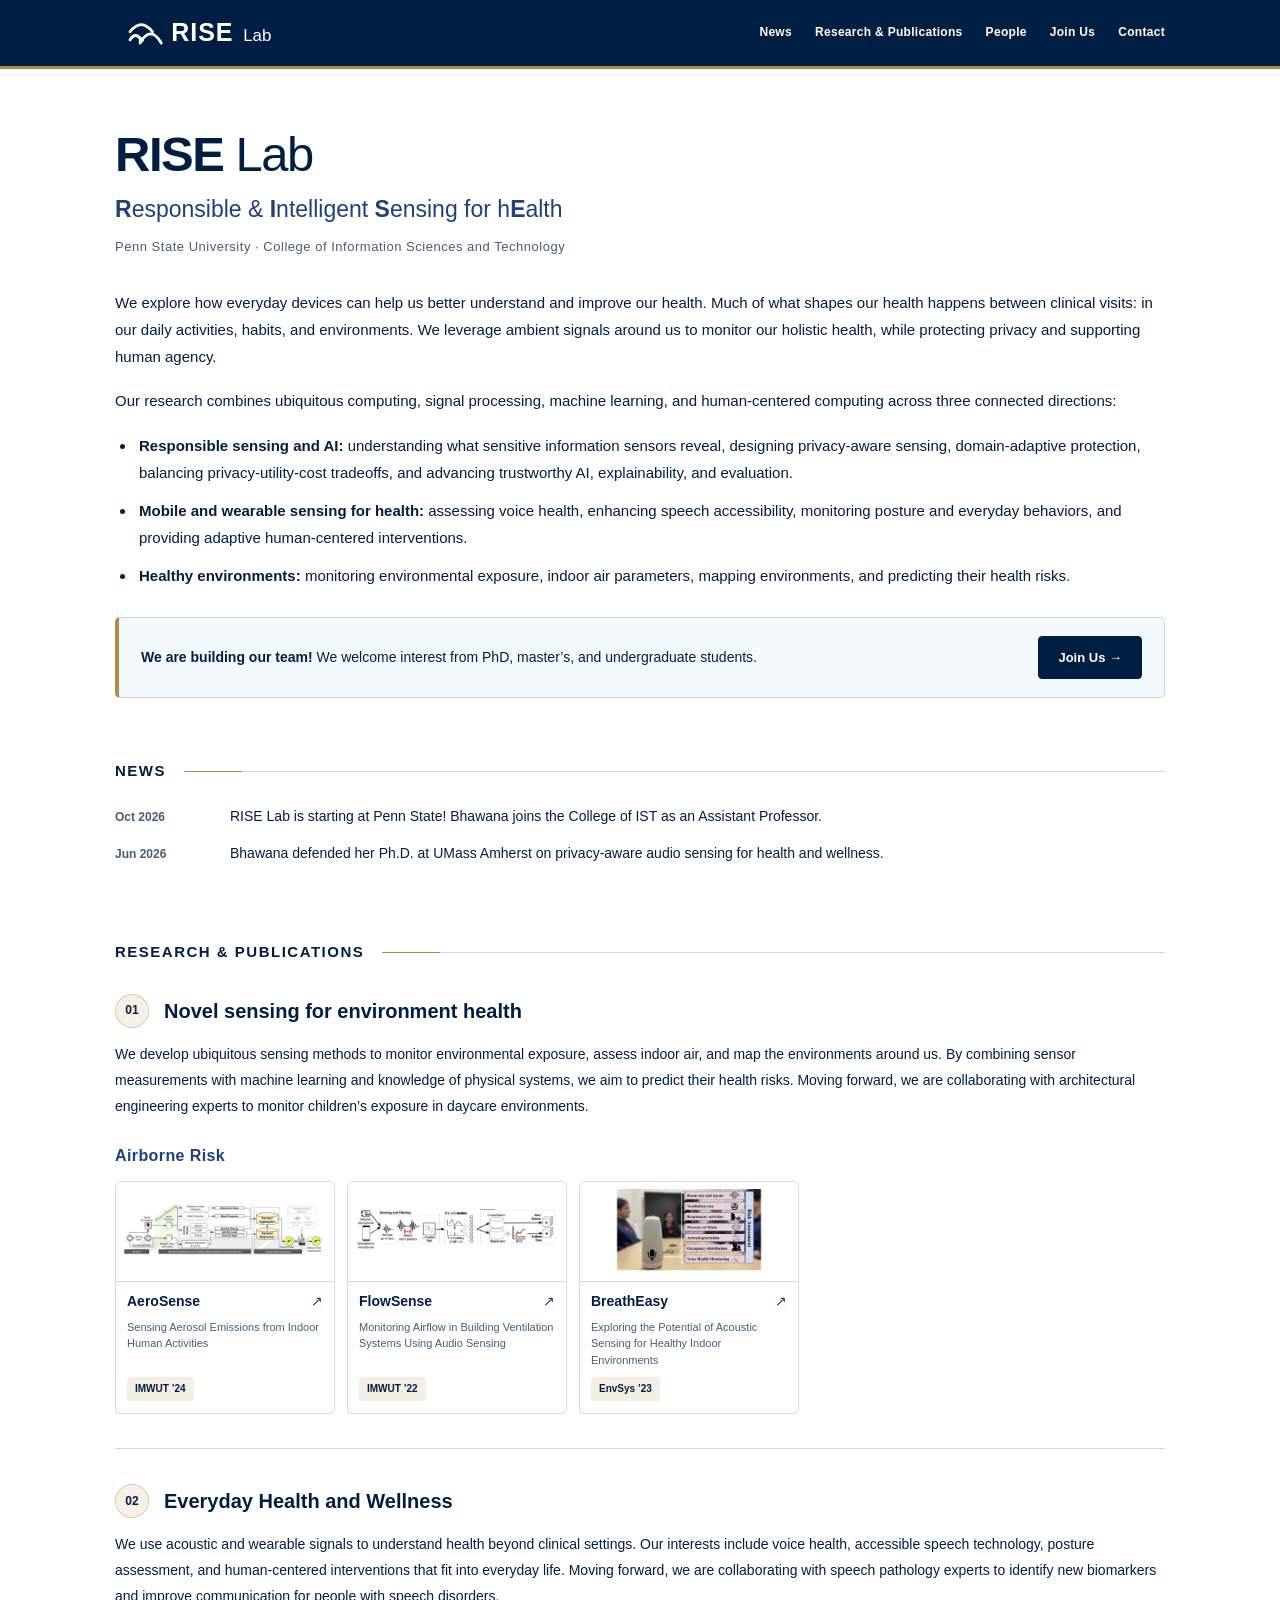
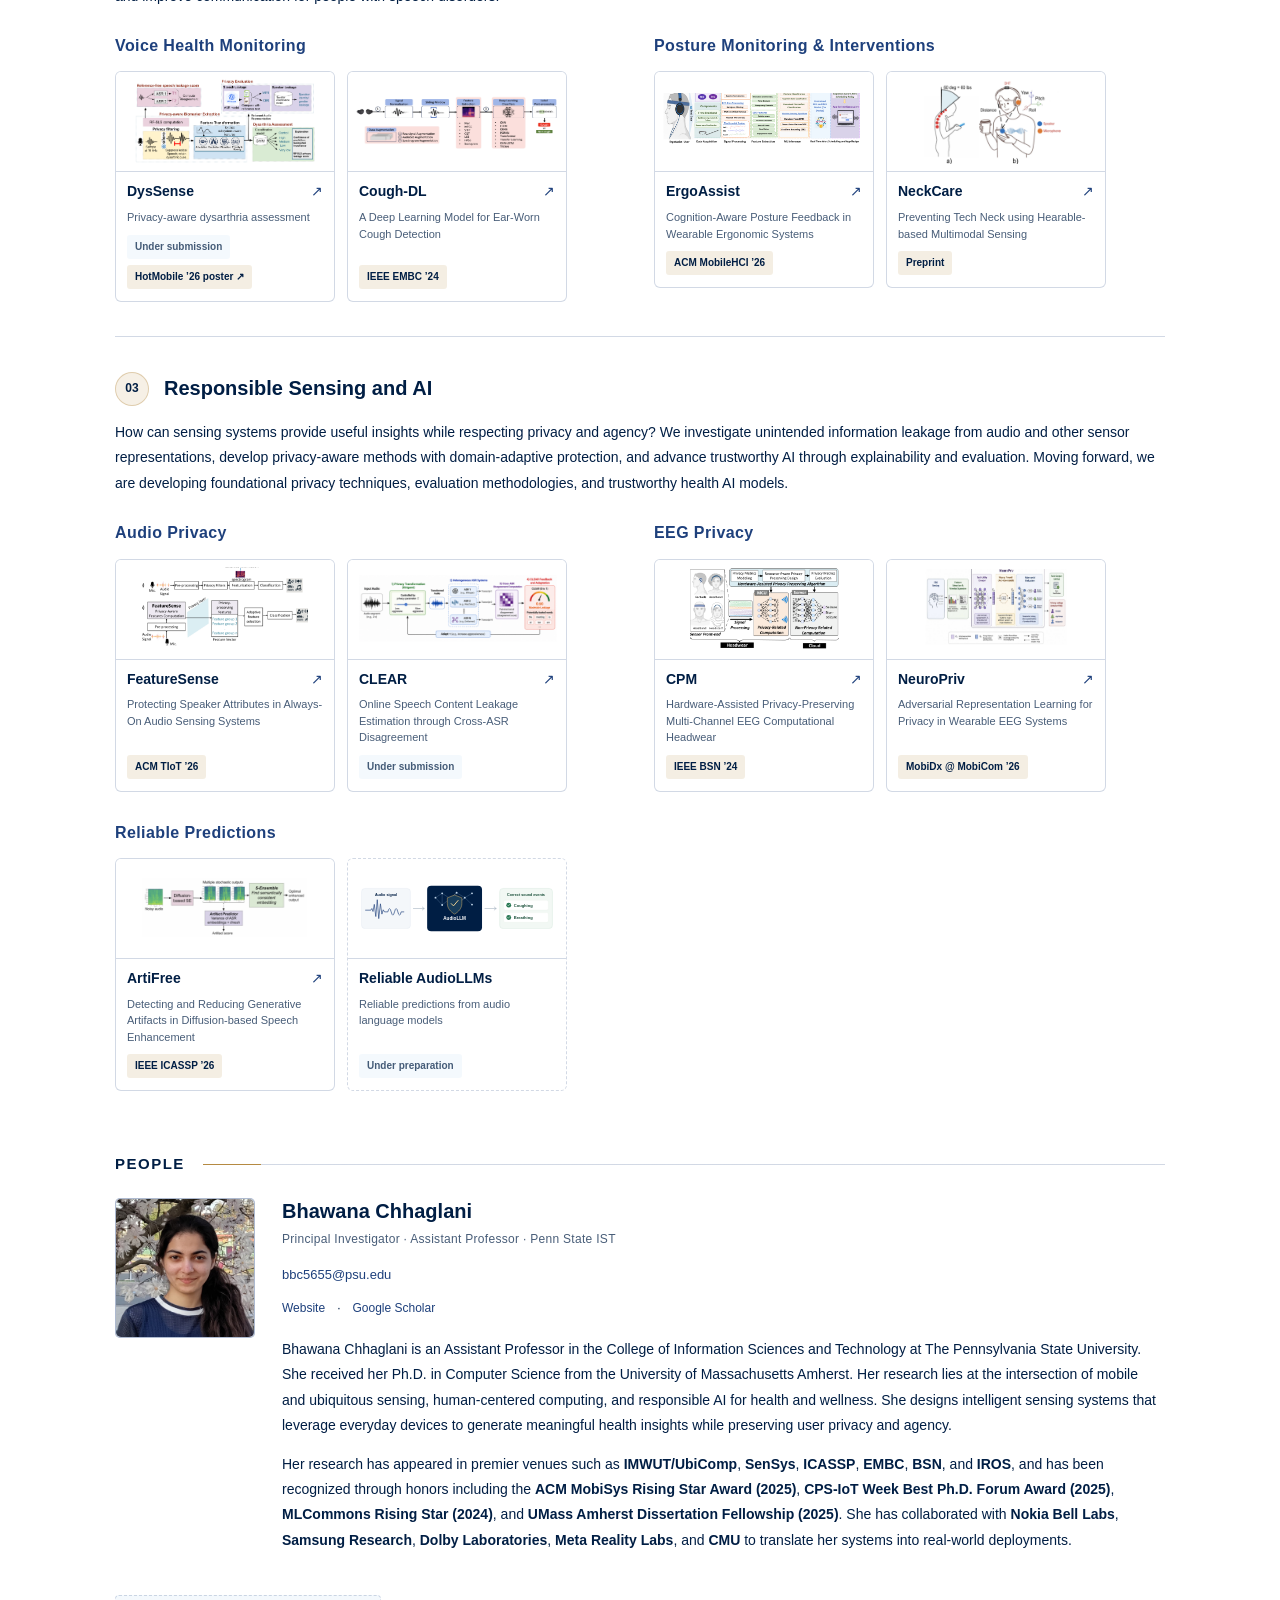
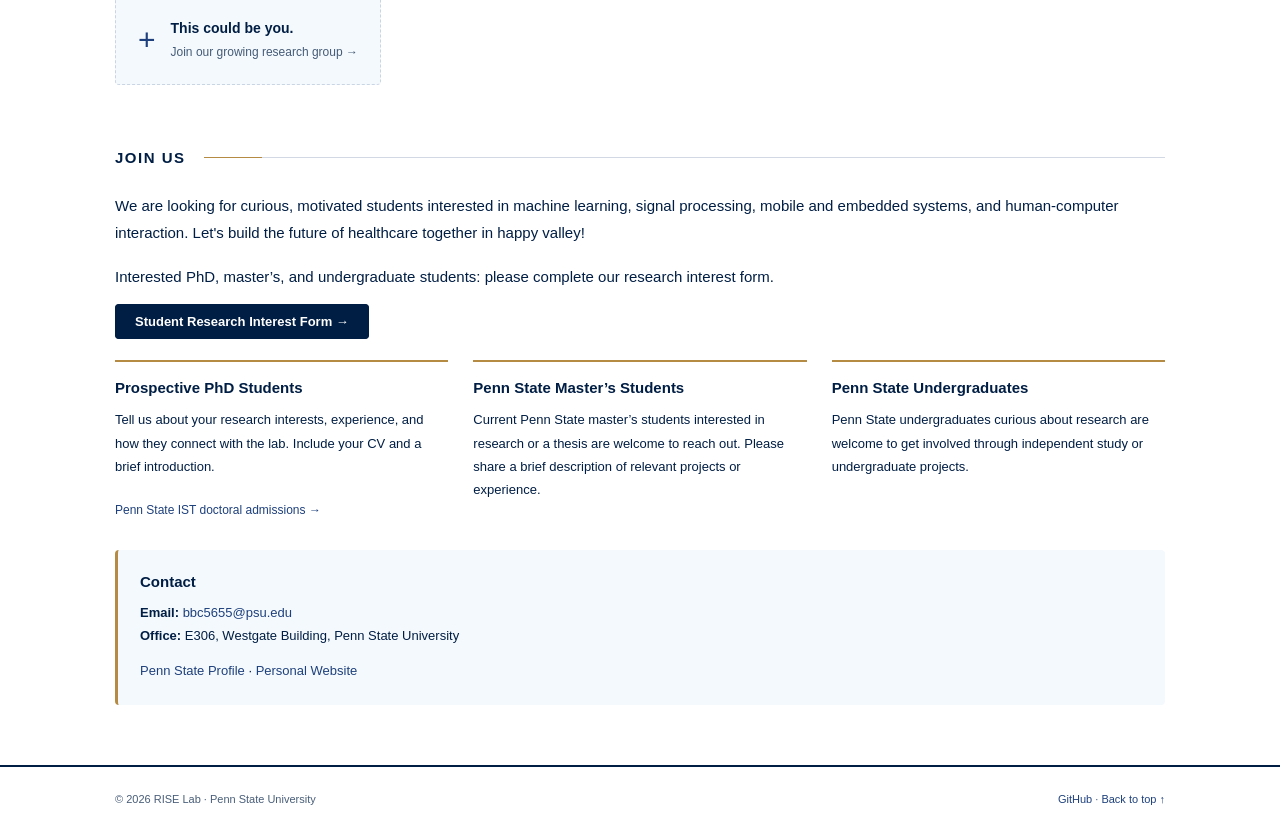
==== commit 1dec7180: "Bold RISE acronym letters in lab full name" ====
--- a/index.html
+++ b/index.html
@@ -1,7 +1,7 @@
 <!doctype html>
 <html lang="en"><head><meta charset="utf-8"><meta name="viewport" content="width=device-width, initial-scale=1"><title>RISE Lab | Responsible &amp; Intelligent Sensing for hEalth | Penn State</title><meta name="description" content="RISE Lab — Responsible &amp; Intelligent Sensing for hEalth — at Penn State develops sensing systems for human health, everyday well-being, and healthy environments."><meta name="theme-color" content="#001e44"><link rel="icon" href="assets/favicon.svg?v=3" type="image/svg+xml"><link rel="stylesheet" href="assets/style.css?v=12"></head>
 <body><a class="skip" href="#main-content">Skip to main content</a><header><nav class="container navigation" aria-label="Site navigation"><a class="brand" href="#top"><img class="lab-logo" src="assets/rise-logo.svg?v=3" alt="RISE Lab" width="175" height="40"></a><div class="nav-links"><a href="#news">News</a><a href="#research">Research &amp; Publications</a><a href="#people">People</a><a href="#join">Join Us</a><a href="#contact">Contact</a></div></nav></header>
-<main id="main-content" class="container"><div class="lab-heading" id="top"><h1><strong>RISE</strong> Lab</h1><p class="full-name">Responsible &amp; Intelligent Sensing for hEalth</p><p class="affiliation">Penn State University · College of Information Sciences and Technology</p></div>
+<main id="main-content" class="container"><div class="lab-heading" id="top"><h1><strong>RISE</strong> Lab</h1><p class="full-name"><strong>R</strong>esponsible &amp; <strong>I</strong>ntelligent <strong>S</strong>ensing for h<strong>E</strong>alth</p><p class="affiliation">Penn State University · College of Information Sciences and Technology</p></div>
 <section id="overview" aria-label="About RISE Lab"><p>We explore how everyday devices can help us better understand and improve our health. Much of what shapes our health happens between clinical visits: in our daily activities, habits, and environments. We leverage ambient signals around us to monitor our holistic health, while protecting privacy and supporting human agency.</p><p>Our research combines ubiquitous computing, signal processing, machine learning, and human-centered computing across three connected directions:</p><ul class="overview-list"><li><strong>Responsible sensing and AI:</strong> understanding what sensitive information sensors reveal, designing privacy-aware sensing, domain-adaptive protection, balancing privacy-utility-cost tradeoffs, and advancing trustworthy AI, explainability, and evaluation.</li><li><strong>Mobile and wearable sensing for health:</strong> assessing voice health, enhancing speech accessibility, monitoring posture and everyday behaviors, and providing adaptive human-centered interventions.</li><li><strong>Healthy environments:</strong> monitoring environmental exposure, indoor air parameters, mapping environments, and predicting their health risks.</li></ul><aside class="recruitment" aria-label="Student opportunities"><p><strong>We are building our team!</strong> We welcome interest from PhD, master’s, and undergraduate students.</p><a class="button" href="#join">Join Us →</a></aside></section>
 <section id="news" aria-labelledby="news-heading"><h2 id="news-heading"><span>News</span></h2><ul class="news-list"><li><time datetime="2026-10">Oct 2026</time><span>RISE Lab is starting at Penn State! Bhawana joins the College of IST as an Assistant Professor.</span></li><li><time datetime="2026-06">Jun 2026</time><span>Bhawana defended her Ph.D. at UMass Amherst on privacy-aware audio sensing for health and wellness.</span></li></ul></section>
 <section id="research" aria-labelledby="research-heading"><span id="publications" class="anchor-alias" aria-hidden="true"></span><h2 id="research-heading"><span>Research &amp; Publications</span></h2><article class="research-direction"><div class="direction-heading"><span class="research-number" aria-hidden="true">01</span><h3>Novel sensing for environment health</h3></div><p class="direction-intro">We develop ubiquitous sensing methods to monitor environmental exposure, assess indoor air, and map the environments around us. By combining sensor measurements with machine learning and knowledge of physical systems, we aim to predict their health risks. Moving forward, we are collaborating with architectural engineering experts to monitor children’s exposure in daycare environments.</p><div class="paper-group"><h4>Airborne Risk</h4><div class="publication-grid three"><a class="publication-card" href="https://doi.org/10.1145/3659593"><div class="paper-image"><img src="assets/papers/aerosense.png" alt="AeroSense: system figure" width="600" height="260" loading="lazy"></div><div class="paper-details"><h5>AeroSense <span aria-hidden="true">↗</span></h5><p>Sensing Aerosol Emissions from Indoor Human Activities</p><span class="conference">IMWUT ’24</span></div></a><a class="publication-card" href="https://doi.org/10.1145/3517258"><div class="paper-image"><img src="assets/papers/flowsense.png" alt="FlowSense: system figure" width="600" height="260" loading="lazy"></div><div class="paper-details"><h5>FlowSense <span aria-hidden="true">↗</span></h5><p>Monitoring Airflow in Building Ventilation Systems Using Audio Sensing</p><span class="conference">IMWUT ’22</span></div></a><a class="publication-card" href="https://doi.org/10.1145/3597064.3597338"><div class="paper-image"><img src="assets/papers/breatheasy.png" alt="BreathEasy: audio-based airborne transmission risk sensing figure" width="600" height="260" loading="lazy"></div><div class="paper-details"><h5>BreathEasy <span aria-hidden="true">↗</span></h5><p>Exploring the Potential of Acoustic Sensing for Healthy Indoor Environments</p><span class="conference">EnvSys ’23</span></div></a></div></div></article><article class="research-direction"><div class="direction-heading"><span class="research-number" aria-hidden="true">02</span><h3>Everyday Health and Wellness</h3></div><p class="direction-intro">We use acoustic and wearable signals to understand health beyond clinical settings. Our interests include voice health, accessible speech technology, posture assessment, and human-centered interventions that fit into everyday life. Moving forward, we are collaborating with speech pathology experts to identify new biomarkers and improve communication for people with speech disorders.</p><div class="topic-pair"><div class="paper-group"><h4>Voice Health Monitoring</h4><div class="publication-grid"><a class="publication-card" href="https://lass.cs.umass.edu/papers/pdf/hotmobile26_dysarthria.pdf"><div class="paper-image"><img src="assets/papers/dyssense.png" alt="DysSense: privacy-aware biomarker extraction, privacy evaluation, and dysarthria assessment pipeline" width="600" height="260" loading="lazy"></div><div class="paper-details"><h5>DysSense <span aria-hidden="true">↗</span></h5><p>Privacy-aware dysarthria assessment</p><div class="paper-badges"><span class="conference status">Under submission</span><span class="conference">HotMobile ’26 poster ↗</span></div></div></a><a class="publication-card" href="https://doi.org/10.1109/EMBC53108.2024.10782702"><div class="paper-image"><img src="assets/papers/cough-dl.png" alt="Cough-DL: ear-worn cough detection system pipeline" width="600" height="260" loading="lazy"></div><div class="paper-details"><h5>Cough-DL <span aria-hidden="true">↗</span></h5><p>A Deep Learning Model for Ear-Worn Cough Detection</p><span class="conference">IEEE EMBC ’24</span></div></a></div></div><div class="paper-group"><h4>Posture Monitoring &amp; Interventions</h4><div class="publication-grid"><a class="publication-card" href="https://arxiv.org/abs/2609.00440"><div class="paper-image"><img src="assets/papers/ergoassist.png" alt="ErgoAssist: system figure" width="600" height="260" loading="lazy"></div><div class="paper-details"><h5>ErgoAssist <span aria-hidden="true">↗</span></h5><p>Cognition-Aware Posture Feedback in Wearable Ergonomic Systems</p><span class="conference">ACM MobileHCI ’26</span></div></a><a class="publication-card" href="https://arxiv.org/abs/2412.13579"><div class="paper-image"><img src="assets/papers/neckcare.png" alt="NeckCare: system figure" width="600" height="260" loading="lazy"></div><div class="paper-details"><h5>NeckCare <span aria-hidden="true">↗</span></h5><p>Preventing Tech Neck using Hearable-based Multimodal Sensing</p><span class="conference">Preprint</span></div></a></div></div></div></article><article class="research-direction"><div class="direction-heading"><span class="research-number" aria-hidden="true">03</span><h3>Responsible Sensing and AI</h3></div><p class="direction-intro">How can sensing systems provide useful insights while respecting privacy and agency? We investigate unintended information leakage from audio and other sensor representations, develop privacy-aware methods with domain-adaptive protection, and advance trustworthy AI through explainability and evaluation. Moving forward, we are developing foundational privacy techniques, evaluation methodologies, and trustworthy health AI models.</p><div class="topic-pair"><div class="paper-group"><h4>Audio Privacy</h4><div class="publication-grid"><a class="publication-card" href="https://arxiv.org/abs/2505.24115"><div class="paper-image"><img src="assets/papers/featuresense.png" alt="FeatureSense: system figure" width="600" height="260" loading="lazy"></div><div class="paper-details"><h5>FeatureSense <span aria-hidden="true">↗</span></h5><p>Protecting Speaker Attributes in Always-On Audio Sensing Systems</p><span class="conference">ACM TIoT ’26</span></div></a><a class="publication-card" href="https://arxiv.org/abs/2609.30415"><div class="paper-image"><img src="assets/papers/clear.png" alt="CLEAR: system figure" width="600" height="260" loading="lazy"></div><div class="paper-details"><h5>CLEAR <span aria-hidden="true">↗</span></h5><p>Online Speech Content Leakage Estimation through Cross-ASR Disagreement</p><span class="conference status">Under submission</span></div></a></div></div><div class="paper-group"><h4>EEG Privacy</h4><div class="publication-grid"><a class="publication-card" href="https://people.cs.umass.edu/~rkarkar/pubs/conf-bsn2024-hardware-assisted-privacy.pdf"><div class="paper-image"><img src="assets/papers/cpm.png" alt="CPM: system figure" width="600" height="260" loading="lazy"></div><div class="paper-details"><h5>CPM <span aria-hidden="true">↗</span></h5><p>Hardware-Assisted Privacy-Preserving Multi-Channel EEG Computational Headwear</p><span class="conference">IEEE BSN ’24</span></div></a><a class="publication-card" href="https://arxiv.org/abs/2609.00390"><div class="paper-image"><img src="assets/papers/neuropriv.png" alt="NeuroPriv: system figure" width="600" height="260" loading="lazy"></div><div class="paper-details"><h5>NeuroPriv <span aria-hidden="true">↗</span></h5><p>Adversarial Representation Learning for Privacy in Wearable EEG Systems</p><span class="conference">MobiDx @ MobiCom ’26</span></div></a></div></div></div><div class="paper-group"><h4>Reliable Predictions</h4><div class="publication-grid"><a class="publication-card" href="https://arxiv.org/abs/2509.19495"><div class="paper-image"><img src="assets/papers/artifree.png" alt="ArtiFree: system figure" width="600" height="260" loading="lazy"></div><div class="paper-details"><h5>ArtiFree <span aria-hidden="true">↗</span></h5><p>Detecting and Reducing Generative Artifacts in Diffusion-based Speech Enhancement</p><span class="conference">IEEE ICASSP ’26</span></div></a><article class="publication-card pending"><div class="paper-image"><img src="assets/papers/audio-llms.svg?v=2" alt="Audio signal processed by a trustworthy AudioLLM to predict coughing and breathing" width="1100" height="294" loading="lazy"></div><div class="paper-details"><h5>Reliable AudioLLMs</h5><p>Reliable predictions from audio language models</p><span class="conference status">Under preparation</span></div></article></div></div></article></section>
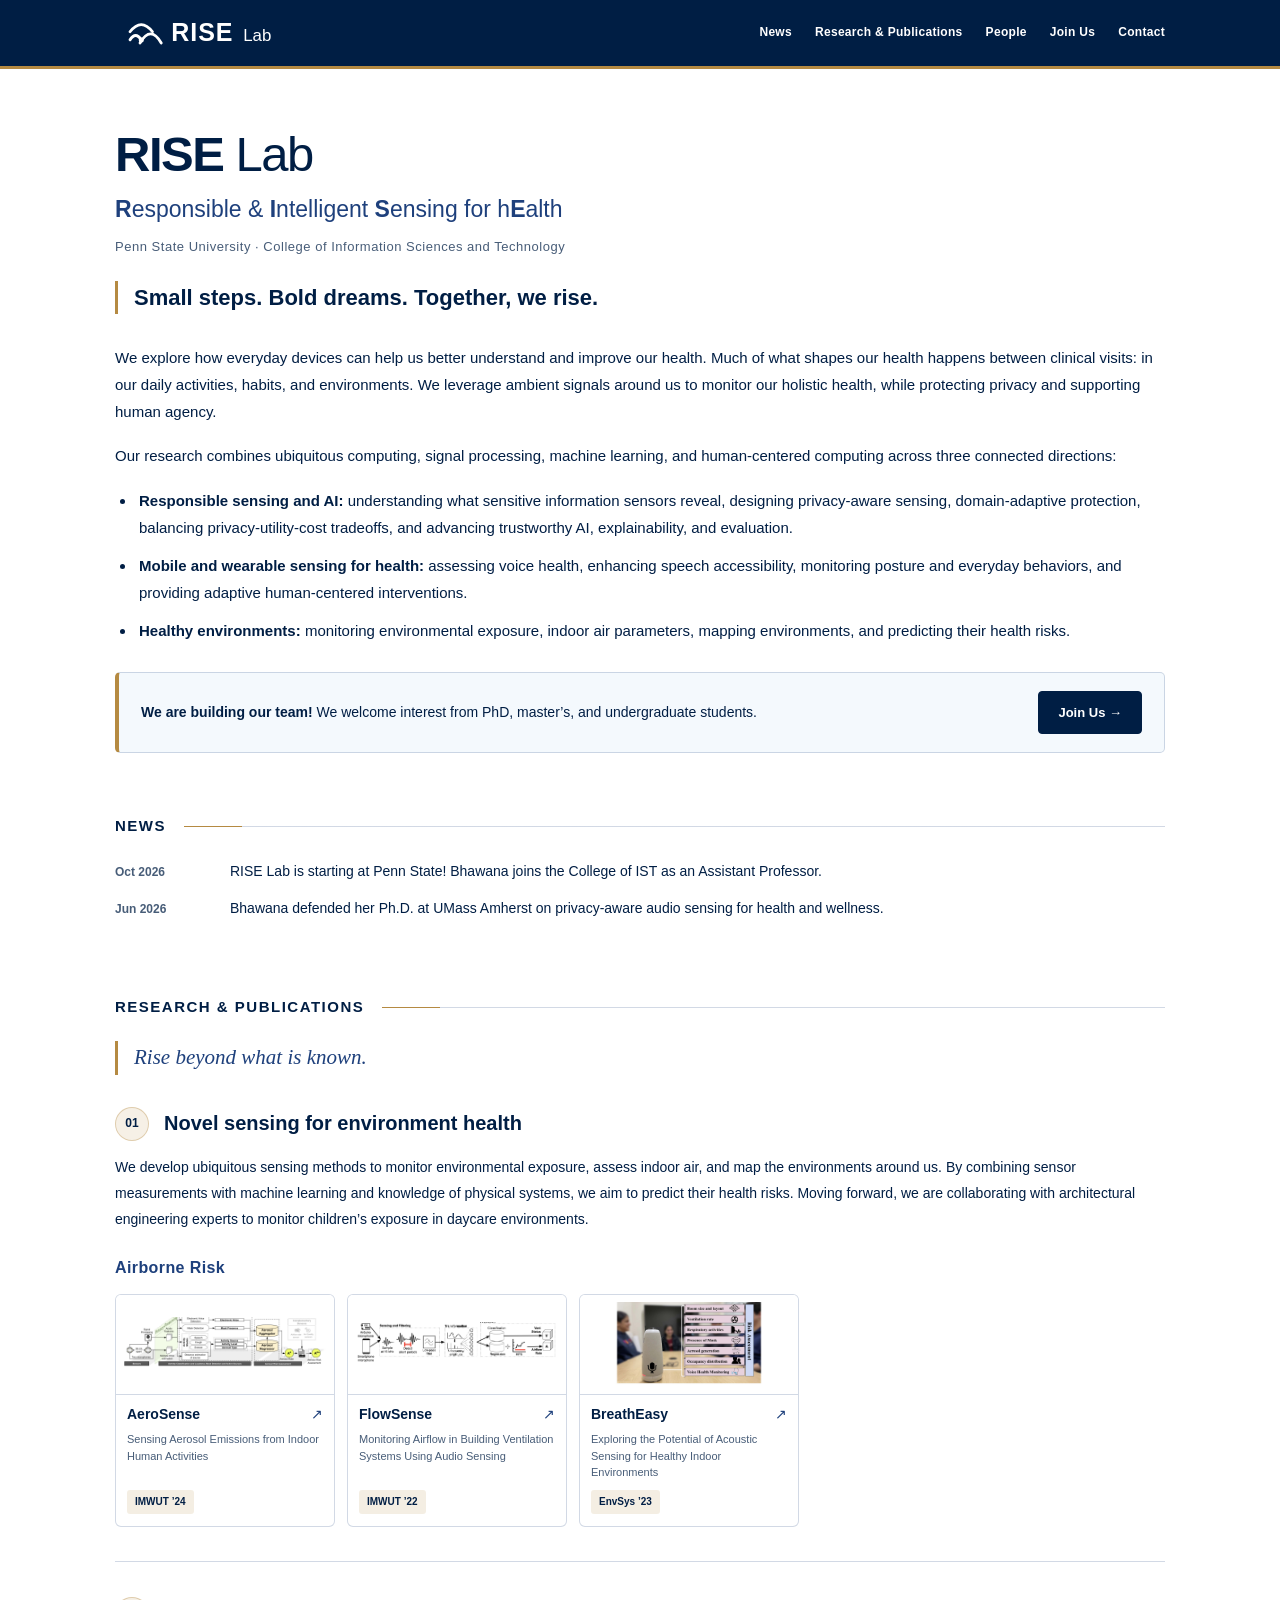
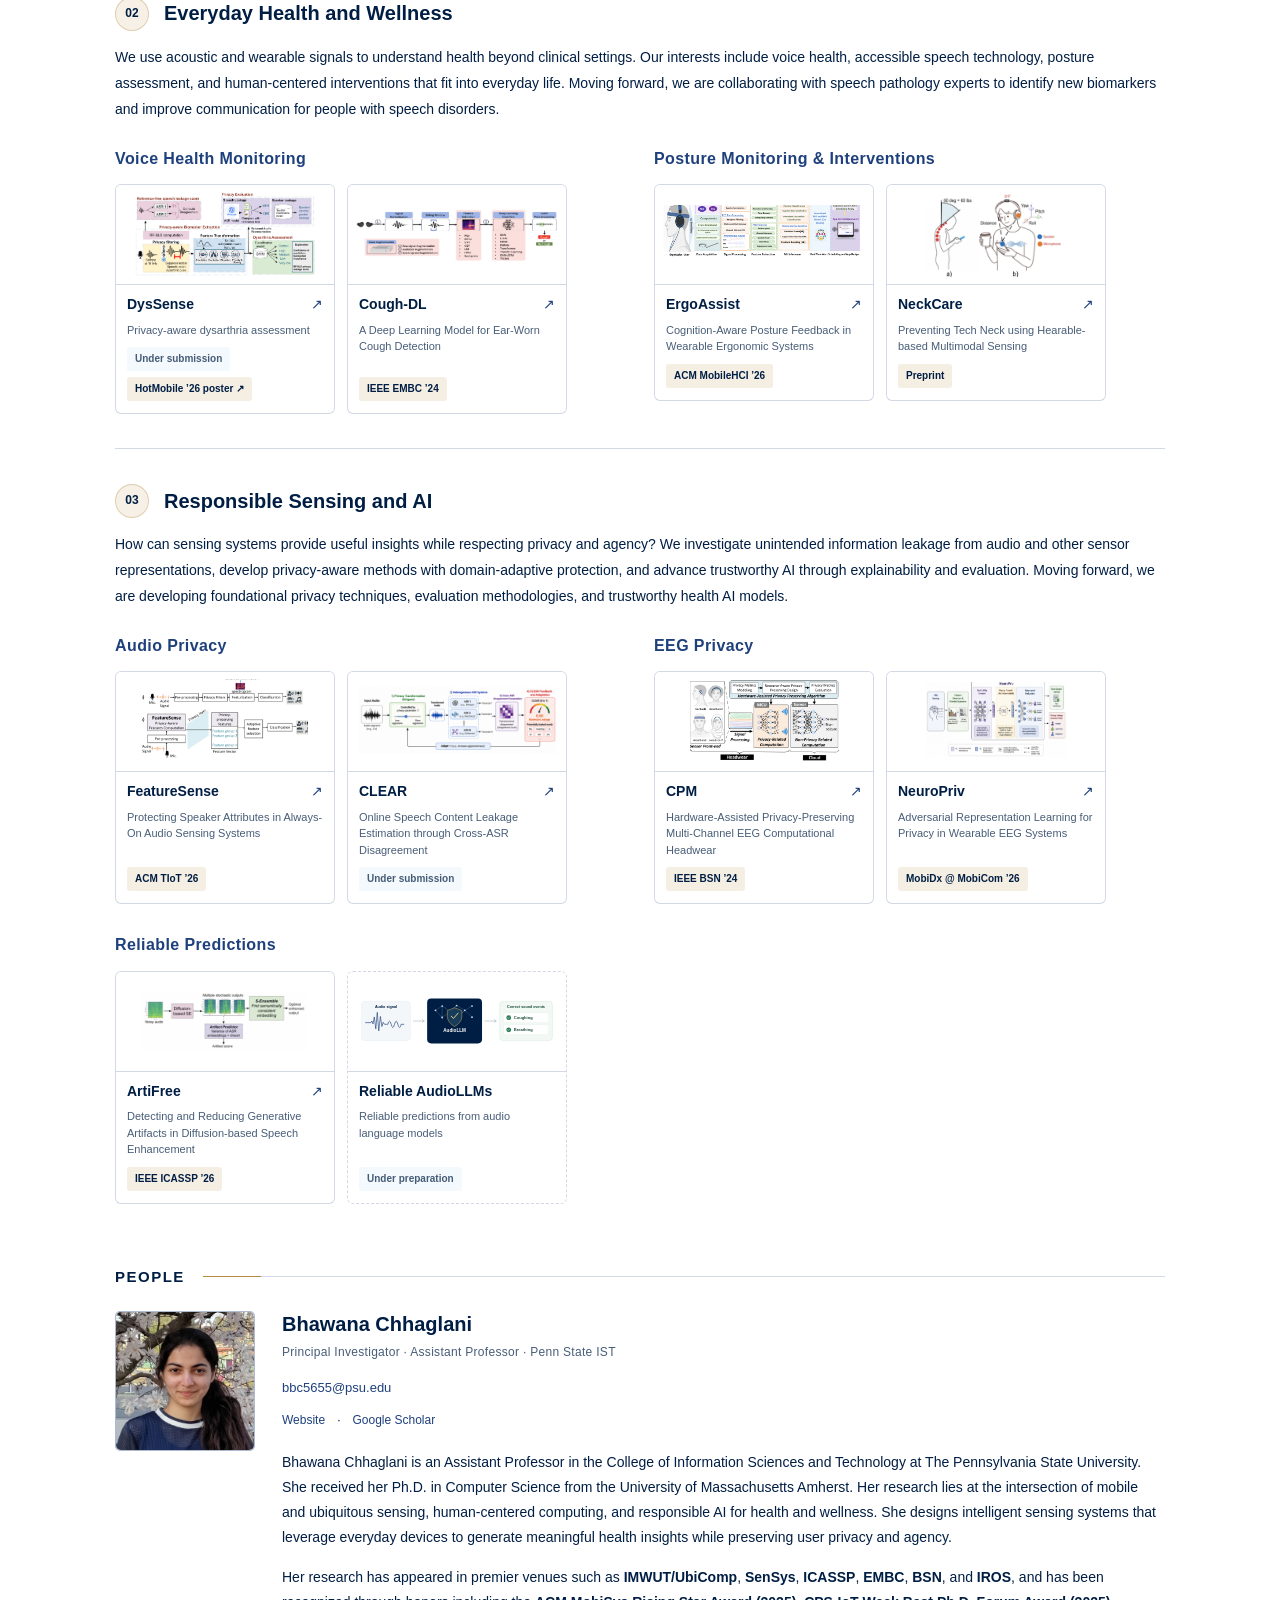
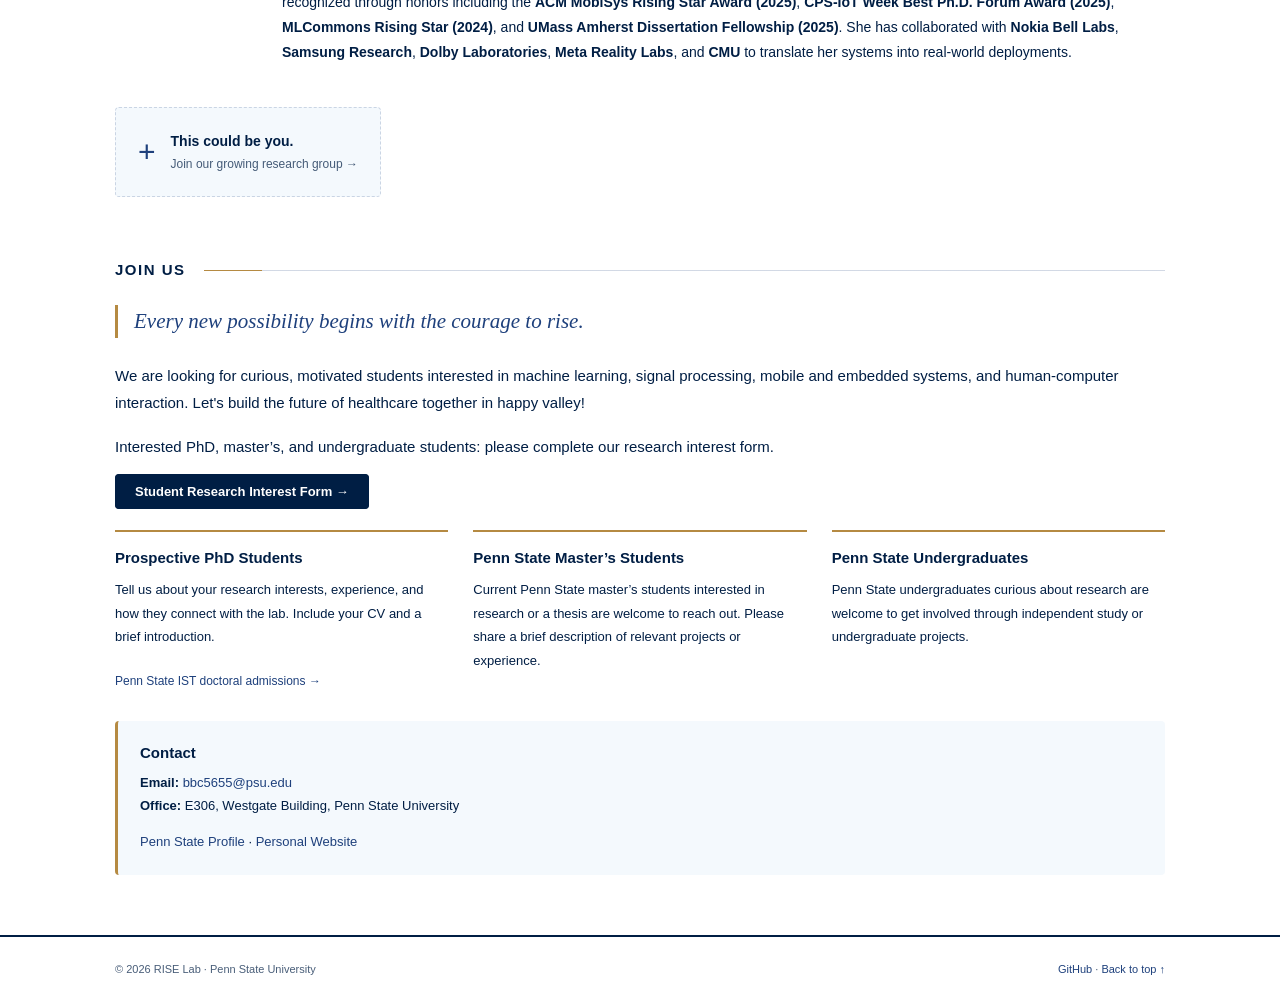
==== commit 4d0506ca: "Add RISE quotes to the homepage, research, and recruitment sections" ====
--- a/index.html
+++ b/index.html
@@ -1,10 +1,10 @@
 <!doctype html>
-<html lang="en"><head><meta charset="utf-8"><meta name="viewport" content="width=device-width, initial-scale=1"><title>RISE Lab | Responsible &amp; Intelligent Sensing for hEalth | Penn State</title><meta name="description" content="RISE Lab — Responsible &amp; Intelligent Sensing for hEalth — at Penn State develops sensing systems for human health, everyday well-being, and healthy environments."><meta name="theme-color" content="#001e44"><link rel="icon" href="assets/favicon.svg?v=3" type="image/svg+xml"><link rel="stylesheet" href="assets/style.css?v=12"></head>
+<html lang="en"><head><meta charset="utf-8"><meta name="viewport" content="width=device-width, initial-scale=1"><title>RISE Lab | Responsible &amp; Intelligent Sensing for hEalth | Penn State</title><meta name="description" content="RISE Lab — Responsible &amp; Intelligent Sensing for hEalth — at Penn State develops sensing systems for human health, everyday well-being, and healthy environments."><meta name="theme-color" content="#001e44"><link rel="icon" href="assets/favicon.svg?v=3" type="image/svg+xml"><link rel="stylesheet" href="assets/style.css?v=13"></head>
 <body><a class="skip" href="#main-content">Skip to main content</a><header><nav class="container navigation" aria-label="Site navigation"><a class="brand" href="#top"><img class="lab-logo" src="assets/rise-logo.svg?v=3" alt="RISE Lab" width="175" height="40"></a><div class="nav-links"><a href="#news">News</a><a href="#research">Research &amp; Publications</a><a href="#people">People</a><a href="#join">Join Us</a><a href="#contact">Contact</a></div></nav></header>
-<main id="main-content" class="container"><div class="lab-heading" id="top"><h1><strong>RISE</strong> Lab</h1><p class="full-name"><strong>R</strong>esponsible &amp; <strong>I</strong>ntelligent <strong>S</strong>ensing for h<strong>E</strong>alth</p><p class="affiliation">Penn State University · College of Information Sciences and Technology</p></div>
+<main id="main-content" class="container"><div class="lab-heading" id="top"><h1><strong>RISE</strong> Lab</h1><p class="full-name"><strong>R</strong>esponsible &amp; <strong>I</strong>ntelligent <strong>S</strong>ensing for h<strong>E</strong>alth</p><p class="affiliation">Penn State University · College of Information Sciences and Technology</p><p class="rise-motto">Small steps. Bold dreams. Together, we rise.</p></div>
 <section id="overview" aria-label="About RISE Lab"><p>We explore how everyday devices can help us better understand and improve our health. Much of what shapes our health happens between clinical visits: in our daily activities, habits, and environments. We leverage ambient signals around us to monitor our holistic health, while protecting privacy and supporting human agency.</p><p>Our research combines ubiquitous computing, signal processing, machine learning, and human-centered computing across three connected directions:</p><ul class="overview-list"><li><strong>Responsible sensing and AI:</strong> understanding what sensitive information sensors reveal, designing privacy-aware sensing, domain-adaptive protection, balancing privacy-utility-cost tradeoffs, and advancing trustworthy AI, explainability, and evaluation.</li><li><strong>Mobile and wearable sensing for health:</strong> assessing voice health, enhancing speech accessibility, monitoring posture and everyday behaviors, and providing adaptive human-centered interventions.</li><li><strong>Healthy environments:</strong> monitoring environmental exposure, indoor air parameters, mapping environments, and predicting their health risks.</li></ul><aside class="recruitment" aria-label="Student opportunities"><p><strong>We are building our team!</strong> We welcome interest from PhD, master’s, and undergraduate students.</p><a class="button" href="#join">Join Us →</a></aside></section>
 <section id="news" aria-labelledby="news-heading"><h2 id="news-heading"><span>News</span></h2><ul class="news-list"><li><time datetime="2026-10">Oct 2026</time><span>RISE Lab is starting at Penn State! Bhawana joins the College of IST as an Assistant Professor.</span></li><li><time datetime="2026-06">Jun 2026</time><span>Bhawana defended her Ph.D. at UMass Amherst on privacy-aware audio sensing for health and wellness.</span></li></ul></section>
-<section id="research" aria-labelledby="research-heading"><span id="publications" class="anchor-alias" aria-hidden="true"></span><h2 id="research-heading"><span>Research &amp; Publications</span></h2><article class="research-direction"><div class="direction-heading"><span class="research-number" aria-hidden="true">01</span><h3>Novel sensing for environment health</h3></div><p class="direction-intro">We develop ubiquitous sensing methods to monitor environmental exposure, assess indoor air, and map the environments around us. By combining sensor measurements with machine learning and knowledge of physical systems, we aim to predict their health risks. Moving forward, we are collaborating with architectural engineering experts to monitor children’s exposure in daycare environments.</p><div class="paper-group"><h4>Airborne Risk</h4><div class="publication-grid three"><a class="publication-card" href="https://doi.org/10.1145/3659593"><div class="paper-image"><img src="assets/papers/aerosense.png" alt="AeroSense: system figure" width="600" height="260" loading="lazy"></div><div class="paper-details"><h5>AeroSense <span aria-hidden="true">↗</span></h5><p>Sensing Aerosol Emissions from Indoor Human Activities</p><span class="conference">IMWUT ’24</span></div></a><a class="publication-card" href="https://doi.org/10.1145/3517258"><div class="paper-image"><img src="assets/papers/flowsense.png" alt="FlowSense: system figure" width="600" height="260" loading="lazy"></div><div class="paper-details"><h5>FlowSense <span aria-hidden="true">↗</span></h5><p>Monitoring Airflow in Building Ventilation Systems Using Audio Sensing</p><span class="conference">IMWUT ’22</span></div></a><a class="publication-card" href="https://doi.org/10.1145/3597064.3597338"><div class="paper-image"><img src="assets/papers/breatheasy.png" alt="BreathEasy: audio-based airborne transmission risk sensing figure" width="600" height="260" loading="lazy"></div><div class="paper-details"><h5>BreathEasy <span aria-hidden="true">↗</span></h5><p>Exploring the Potential of Acoustic Sensing for Healthy Indoor Environments</p><span class="conference">EnvSys ’23</span></div></a></div></div></article><article class="research-direction"><div class="direction-heading"><span class="research-number" aria-hidden="true">02</span><h3>Everyday Health and Wellness</h3></div><p class="direction-intro">We use acoustic and wearable signals to understand health beyond clinical settings. Our interests include voice health, accessible speech technology, posture assessment, and human-centered interventions that fit into everyday life. Moving forward, we are collaborating with speech pathology experts to identify new biomarkers and improve communication for people with speech disorders.</p><div class="topic-pair"><div class="paper-group"><h4>Voice Health Monitoring</h4><div class="publication-grid"><a class="publication-card" href="https://lass.cs.umass.edu/papers/pdf/hotmobile26_dysarthria.pdf"><div class="paper-image"><img src="assets/papers/dyssense.png" alt="DysSense: privacy-aware biomarker extraction, privacy evaluation, and dysarthria assessment pipeline" width="600" height="260" loading="lazy"></div><div class="paper-details"><h5>DysSense <span aria-hidden="true">↗</span></h5><p>Privacy-aware dysarthria assessment</p><div class="paper-badges"><span class="conference status">Under submission</span><span class="conference">HotMobile ’26 poster ↗</span></div></div></a><a class="publication-card" href="https://doi.org/10.1109/EMBC53108.2024.10782702"><div class="paper-image"><img src="assets/papers/cough-dl.png" alt="Cough-DL: ear-worn cough detection system pipeline" width="600" height="260" loading="lazy"></div><div class="paper-details"><h5>Cough-DL <span aria-hidden="true">↗</span></h5><p>A Deep Learning Model for Ear-Worn Cough Detection</p><span class="conference">IEEE EMBC ’24</span></div></a></div></div><div class="paper-group"><h4>Posture Monitoring &amp; Interventions</h4><div class="publication-grid"><a class="publication-card" href="https://arxiv.org/abs/2609.00440"><div class="paper-image"><img src="assets/papers/ergoassist.png" alt="ErgoAssist: system figure" width="600" height="260" loading="lazy"></div><div class="paper-details"><h5>ErgoAssist <span aria-hidden="true">↗</span></h5><p>Cognition-Aware Posture Feedback in Wearable Ergonomic Systems</p><span class="conference">ACM MobileHCI ’26</span></div></a><a class="publication-card" href="https://arxiv.org/abs/2412.13579"><div class="paper-image"><img src="assets/papers/neckcare.png" alt="NeckCare: system figure" width="600" height="260" loading="lazy"></div><div class="paper-details"><h5>NeckCare <span aria-hidden="true">↗</span></h5><p>Preventing Tech Neck using Hearable-based Multimodal Sensing</p><span class="conference">Preprint</span></div></a></div></div></div></article><article class="research-direction"><div class="direction-heading"><span class="research-number" aria-hidden="true">03</span><h3>Responsible Sensing and AI</h3></div><p class="direction-intro">How can sensing systems provide useful insights while respecting privacy and agency? We investigate unintended information leakage from audio and other sensor representations, develop privacy-aware methods with domain-adaptive protection, and advance trustworthy AI through explainability and evaluation. Moving forward, we are developing foundational privacy techniques, evaluation methodologies, and trustworthy health AI models.</p><div class="topic-pair"><div class="paper-group"><h4>Audio Privacy</h4><div class="publication-grid"><a class="publication-card" href="https://arxiv.org/abs/2505.24115"><div class="paper-image"><img src="assets/papers/featuresense.png" alt="FeatureSense: system figure" width="600" height="260" loading="lazy"></div><div class="paper-details"><h5>FeatureSense <span aria-hidden="true">↗</span></h5><p>Protecting Speaker Attributes in Always-On Audio Sensing Systems</p><span class="conference">ACM TIoT ’26</span></div></a><a class="publication-card" href="https://arxiv.org/abs/2609.30415"><div class="paper-image"><img src="assets/papers/clear.png" alt="CLEAR: system figure" width="600" height="260" loading="lazy"></div><div class="paper-details"><h5>CLEAR <span aria-hidden="true">↗</span></h5><p>Online Speech Content Leakage Estimation through Cross-ASR Disagreement</p><span class="conference status">Under submission</span></div></a></div></div><div class="paper-group"><h4>EEG Privacy</h4><div class="publication-grid"><a class="publication-card" href="https://people.cs.umass.edu/~rkarkar/pubs/conf-bsn2024-hardware-assisted-privacy.pdf"><div class="paper-image"><img src="assets/papers/cpm.png" alt="CPM: system figure" width="600" height="260" loading="lazy"></div><div class="paper-details"><h5>CPM <span aria-hidden="true">↗</span></h5><p>Hardware-Assisted Privacy-Preserving Multi-Channel EEG Computational Headwear</p><span class="conference">IEEE BSN ’24</span></div></a><a class="publication-card" href="https://arxiv.org/abs/2609.00390"><div class="paper-image"><img src="assets/papers/neuropriv.png" alt="NeuroPriv: system figure" width="600" height="260" loading="lazy"></div><div class="paper-details"><h5>NeuroPriv <span aria-hidden="true">↗</span></h5><p>Adversarial Representation Learning for Privacy in Wearable EEG Systems</p><span class="conference">MobiDx @ MobiCom ’26</span></div></a></div></div></div><div class="paper-group"><h4>Reliable Predictions</h4><div class="publication-grid"><a class="publication-card" href="https://arxiv.org/abs/2509.19495"><div class="paper-image"><img src="assets/papers/artifree.png" alt="ArtiFree: system figure" width="600" height="260" loading="lazy"></div><div class="paper-details"><h5>ArtiFree <span aria-hidden="true">↗</span></h5><p>Detecting and Reducing Generative Artifacts in Diffusion-based Speech Enhancement</p><span class="conference">IEEE ICASSP ’26</span></div></a><article class="publication-card pending"><div class="paper-image"><img src="assets/papers/audio-llms.svg?v=2" alt="Audio signal processed by a trustworthy AudioLLM to predict coughing and breathing" width="1100" height="294" loading="lazy"></div><div class="paper-details"><h5>Reliable AudioLLMs</h5><p>Reliable predictions from audio language models</p><span class="conference status">Under preparation</span></div></article></div></div></article></section>
+<section id="research" aria-labelledby="research-heading"><span id="publications" class="anchor-alias" aria-hidden="true"></span><h2 id="research-heading"><span>Research &amp; Publications</span></h2><p class="rise-quote">Rise beyond what is known.</p><article class="research-direction"><div class="direction-heading"><span class="research-number" aria-hidden="true">01</span><h3>Novel sensing for environment health</h3></div><p class="direction-intro">We develop ubiquitous sensing methods to monitor environmental exposure, assess indoor air, and map the environments around us. By combining sensor measurements with machine learning and knowledge of physical systems, we aim to predict their health risks. Moving forward, we are collaborating with architectural engineering experts to monitor children’s exposure in daycare environments.</p><div class="paper-group"><h4>Airborne Risk</h4><div class="publication-grid three"><a class="publication-card" href="https://doi.org/10.1145/3659593"><div class="paper-image"><img src="assets/papers/aerosense.png" alt="AeroSense: system figure" width="600" height="260" loading="lazy"></div><div class="paper-details"><h5>AeroSense <span aria-hidden="true">↗</span></h5><p>Sensing Aerosol Emissions from Indoor Human Activities</p><span class="conference">IMWUT ’24</span></div></a><a class="publication-card" href="https://doi.org/10.1145/3517258"><div class="paper-image"><img src="assets/papers/flowsense.png" alt="FlowSense: system figure" width="600" height="260" loading="lazy"></div><div class="paper-details"><h5>FlowSense <span aria-hidden="true">↗</span></h5><p>Monitoring Airflow in Building Ventilation Systems Using Audio Sensing</p><span class="conference">IMWUT ’22</span></div></a><a class="publication-card" href="https://doi.org/10.1145/3597064.3597338"><div class="paper-image"><img src="assets/papers/breatheasy.png" alt="BreathEasy: audio-based airborne transmission risk sensing figure" width="600" height="260" loading="lazy"></div><div class="paper-details"><h5>BreathEasy <span aria-hidden="true">↗</span></h5><p>Exploring the Potential of Acoustic Sensing for Healthy Indoor Environments</p><span class="conference">EnvSys ’23</span></div></a></div></div></article><article class="research-direction"><div class="direction-heading"><span class="research-number" aria-hidden="true">02</span><h3>Everyday Health and Wellness</h3></div><p class="direction-intro">We use acoustic and wearable signals to understand health beyond clinical settings. Our interests include voice health, accessible speech technology, posture assessment, and human-centered interventions that fit into everyday life. Moving forward, we are collaborating with speech pathology experts to identify new biomarkers and improve communication for people with speech disorders.</p><div class="topic-pair"><div class="paper-group"><h4>Voice Health Monitoring</h4><div class="publication-grid"><a class="publication-card" href="https://lass.cs.umass.edu/papers/pdf/hotmobile26_dysarthria.pdf"><div class="paper-image"><img src="assets/papers/dyssense.png" alt="DysSense: privacy-aware biomarker extraction, privacy evaluation, and dysarthria assessment pipeline" width="600" height="260" loading="lazy"></div><div class="paper-details"><h5>DysSense <span aria-hidden="true">↗</span></h5><p>Privacy-aware dysarthria assessment</p><div class="paper-badges"><span class="conference status">Under submission</span><span class="conference">HotMobile ’26 poster ↗</span></div></div></a><a class="publication-card" href="https://doi.org/10.1109/EMBC53108.2024.10782702"><div class="paper-image"><img src="assets/papers/cough-dl.png" alt="Cough-DL: ear-worn cough detection system pipeline" width="600" height="260" loading="lazy"></div><div class="paper-details"><h5>Cough-DL <span aria-hidden="true">↗</span></h5><p>A Deep Learning Model for Ear-Worn Cough Detection</p><span class="conference">IEEE EMBC ’24</span></div></a></div></div><div class="paper-group"><h4>Posture Monitoring &amp; Interventions</h4><div class="publication-grid"><a class="publication-card" href="https://arxiv.org/abs/2609.00440"><div class="paper-image"><img src="assets/papers/ergoassist.png" alt="ErgoAssist: system figure" width="600" height="260" loading="lazy"></div><div class="paper-details"><h5>ErgoAssist <span aria-hidden="true">↗</span></h5><p>Cognition-Aware Posture Feedback in Wearable Ergonomic Systems</p><span class="conference">ACM MobileHCI ’26</span></div></a><a class="publication-card" href="https://arxiv.org/abs/2412.13579"><div class="paper-image"><img src="assets/papers/neckcare.png" alt="NeckCare: system figure" width="600" height="260" loading="lazy"></div><div class="paper-details"><h5>NeckCare <span aria-hidden="true">↗</span></h5><p>Preventing Tech Neck using Hearable-based Multimodal Sensing</p><span class="conference">Preprint</span></div></a></div></div></div></article><article class="research-direction"><div class="direction-heading"><span class="research-number" aria-hidden="true">03</span><h3>Responsible Sensing and AI</h3></div><p class="direction-intro">How can sensing systems provide useful insights while respecting privacy and agency? We investigate unintended information leakage from audio and other sensor representations, develop privacy-aware methods with domain-adaptive protection, and advance trustworthy AI through explainability and evaluation. Moving forward, we are developing foundational privacy techniques, evaluation methodologies, and trustworthy health AI models.</p><div class="topic-pair"><div class="paper-group"><h4>Audio Privacy</h4><div class="publication-grid"><a class="publication-card" href="https://arxiv.org/abs/2505.24115"><div class="paper-image"><img src="assets/papers/featuresense.png" alt="FeatureSense: system figure" width="600" height="260" loading="lazy"></div><div class="paper-details"><h5>FeatureSense <span aria-hidden="true">↗</span></h5><p>Protecting Speaker Attributes in Always-On Audio Sensing Systems</p><span class="conference">ACM TIoT ’26</span></div></a><a class="publication-card" href="https://arxiv.org/abs/2609.30415"><div class="paper-image"><img src="assets/papers/clear.png" alt="CLEAR: system figure" width="600" height="260" loading="lazy"></div><div class="paper-details"><h5>CLEAR <span aria-hidden="true">↗</span></h5><p>Online Speech Content Leakage Estimation through Cross-ASR Disagreement</p><span class="conference status">Under submission</span></div></a></div></div><div class="paper-group"><h4>EEG Privacy</h4><div class="publication-grid"><a class="publication-card" href="https://people.cs.umass.edu/~rkarkar/pubs/conf-bsn2024-hardware-assisted-privacy.pdf"><div class="paper-image"><img src="assets/papers/cpm.png" alt="CPM: system figure" width="600" height="260" loading="lazy"></div><div class="paper-details"><h5>CPM <span aria-hidden="true">↗</span></h5><p>Hardware-Assisted Privacy-Preserving Multi-Channel EEG Computational Headwear</p><span class="conference">IEEE BSN ’24</span></div></a><a class="publication-card" href="https://arxiv.org/abs/2609.00390"><div class="paper-image"><img src="assets/papers/neuropriv.png" alt="NeuroPriv: system figure" width="600" height="260" loading="lazy"></div><div class="paper-details"><h5>NeuroPriv <span aria-hidden="true">↗</span></h5><p>Adversarial Representation Learning for Privacy in Wearable EEG Systems</p><span class="conference">MobiDx @ MobiCom ’26</span></div></a></div></div></div><div class="paper-group"><h4>Reliable Predictions</h4><div class="publication-grid"><a class="publication-card" href="https://arxiv.org/abs/2509.19495"><div class="paper-image"><img src="assets/papers/artifree.png" alt="ArtiFree: system figure" width="600" height="260" loading="lazy"></div><div class="paper-details"><h5>ArtiFree <span aria-hidden="true">↗</span></h5><p>Detecting and Reducing Generative Artifacts in Diffusion-based Speech Enhancement</p><span class="conference">IEEE ICASSP ’26</span></div></a><article class="publication-card pending"><div class="paper-image"><img src="assets/papers/audio-llms.svg?v=2" alt="Audio signal processed by a trustworthy AudioLLM to predict coughing and breathing" width="1100" height="294" loading="lazy"></div><div class="paper-details"><h5>Reliable AudioLLMs</h5><p>Reliable predictions from audio language models</p><span class="conference status">Under preparation</span></div></article></div></div></article></section>
 <section id="people" aria-labelledby="people-heading"><h2 id="people-heading"><span>People</span></h2><article class="person"><div class="portrait"><img src="assets/bhawana.jpg" alt="Bhawana Chhaglani" width="140" height="140" loading="lazy"></div><div><h3><a href="https://ist.psu.edu/directory/bbc5655">Bhawana Chhaglani</a></h3><p class="person-role">Principal Investigator · Assistant Professor · Penn State IST</p><address class="person-contact" style="margin:0 0 10px"><a href="mailto:bbc5655@psu.edu">bbc5655@psu.edu</a></address><div class="profile-links" style="margin-bottom:18px"><a href="http://people.cs.umass.edu/~bchhaglani">Website</a><span aria-hidden="true">·</span><a href="https://scholar.google.com/citations?user=G_CGGS8AAAAJ">Google Scholar</a></div><div class="biography"><p>Bhawana Chhaglani is an Assistant Professor in the College of Information Sciences and Technology at The Pennsylvania State University. She received her Ph.D. in Computer Science from the University of Massachusetts Amherst. Her research lies at the intersection of mobile and ubiquitous sensing, human-centered computing, and responsible AI for health and wellness. She designs intelligent sensing systems that leverage everyday devices to generate meaningful health insights while preserving user privacy and agency.</p><p>Her research has appeared in premier venues such as <strong>IMWUT/UbiComp</strong>, <strong>SenSys</strong>, <strong>ICASSP</strong>, <strong>EMBC</strong>, <strong>BSN</strong>, and <strong>IROS</strong>, and has been recognized through honors including the <strong>ACM MobiSys Rising Star Award (2025)</strong>, <strong>CPS-IoT Week Best Ph.D. Forum Award (2025)</strong>, <strong>MLCommons Rising Star (2024)</strong>, and <strong>UMass Amherst Dissertation Fellowship (2025)</strong>. She has collaborated with <strong>Nokia Bell Labs</strong>, <strong>Samsung Research</strong>, <strong>Dolby Laboratories</strong>, <strong>Meta Reality Labs</strong>, and <strong>CMU</strong> to translate her systems into real-world deployments.</p></div></div></article><a class="future-member" href="#join"><span class="plus" aria-hidden="true">+</span><span><strong>This could be you.</strong><br>Join our growing research group →</span></a></section>
 
-<section id="join" aria-labelledby="join-heading"><h2 id="join-heading"><span>Join Us</span></h2><p>We are looking for curious, motivated students interested in machine learning, signal processing, mobile and embedded systems, and human-computer interaction. Let's build the future of healthcare together in happy valley!</p><p>Interested PhD, master’s, and undergraduate students: please complete our research interest form.</p><p><a class="button" href="https://forms.gle/1YV8Ln388nTwyC7p6">Student Research Interest Form →</a></p><div class="join-options"><article><h3>Prospective PhD Students</h3><p>Tell us about your research interests, experience, and how they connect with the lab. Include your CV and a brief introduction.</p><a href="https://ist.psu.edu/admissions/doctorate">Penn State IST doctoral admissions →</a></article><article><h3>Penn State Master’s Students</h3><p>Current Penn State master’s students interested in research or a thesis are welcome to reach out. Please share a brief description of relevant projects or experience.</p></article><article><h3>Penn State Undergraduates</h3><p>Penn State undergraduates curious about research are welcome to get involved through independent study or undergraduate projects.</p></article></div><div class="contact" id="contact"><h3>Contact</h3><p><strong>Email:</strong> <a href="mailto:bbc5655@psu.edu">bbc5655@psu.edu</a><br><strong>Office:</strong> E306, Westgate Building, Penn State University</p><p><a href="https://ist.psu.edu/directory/bbc5655">Penn State Profile</a> · <a href="http://people.cs.umass.edu/~bchhaglani">Personal Website</a></p></div></section></main><footer><div class="container footer"><p>© 2026 RISE Lab · Penn State University</p><p><a href="https://github.com/bhawana1999/RISElab">GitHub</a><span aria-hidden="true"> · </span><a href="#top">Back to top ↑</a></p></div></footer></body></html>+<section id="join" aria-labelledby="join-heading"><h2 id="join-heading"><span>Join Us</span></h2><p class="rise-quote">Every new possibility begins with the courage to rise.</p><p>We are looking for curious, motivated students interested in machine learning, signal processing, mobile and embedded systems, and human-computer interaction. Let's build the future of healthcare together in happy valley!</p><p>Interested PhD, master’s, and undergraduate students: please complete our research interest form.</p><p><a class="button" href="https://forms.gle/1YV8Ln388nTwyC7p6">Student Research Interest Form →</a></p><div class="join-options"><article><h3>Prospective PhD Students</h3><p>Tell us about your research interests, experience, and how they connect with the lab. Include your CV and a brief introduction.</p><a href="https://ist.psu.edu/admissions/doctorate">Penn State IST doctoral admissions →</a></article><article><h3>Penn State Master’s Students</h3><p>Current Penn State master’s students interested in research or a thesis are welcome to reach out. Please share a brief description of relevant projects or experience.</p></article><article><h3>Penn State Undergraduates</h3><p>Penn State undergraduates curious about research are welcome to get involved through independent study or undergraduate projects.</p></article></div><div class="contact" id="contact"><h3>Contact</h3><p><strong>Email:</strong> <a href="mailto:bbc5655@psu.edu">bbc5655@psu.edu</a><br><strong>Office:</strong> E306, Westgate Building, Penn State University</p><p><a href="https://ist.psu.edu/directory/bbc5655">Penn State Profile</a> · <a href="http://people.cs.umass.edu/~bchhaglani">Personal Website</a></p></div></section></main><footer><div class="container footer"><p>© 2026 RISE Lab · Penn State University</p><p><a href="https://github.com/bhawana1999/RISElab">GitHub</a><span aria-hidden="true"> · </span><a href="#top">Back to top ↑</a></p></div></footer></body></html>
--- a/assets/style.css
+++ b/assets/style.css
@@ -63,3 +63,7 @@
 .research-number{background:rgba(181,138,66,.13);border-color:rgba(181,138,66,.35);color:var(--psu-navy)}
 .conference:not(.status){background:rgba(181,138,66,.15);color:var(--psu-navy)}
 a.publication-card:hover{border-color:var(--rise-accent)}
+
+/* RISE mottos echo the lab’s navy and gold accents. */
+.rise-motto{font-size:clamp(17px,2.5vw,22px);font-weight:600;line-height:1.5;color:var(--psu-navy);margin:22px 0 0;padding-left:16px;border-left:3px solid var(--rise-accent)}
+.rise-quote{font-size:clamp(17px,2.3vw,21px);font-family:Georgia,serif;font-style:italic;line-height:1.6;color:var(--psu-blue);margin:0 0 24px;padding-left:16px;border-left:3px solid var(--rise-accent)}
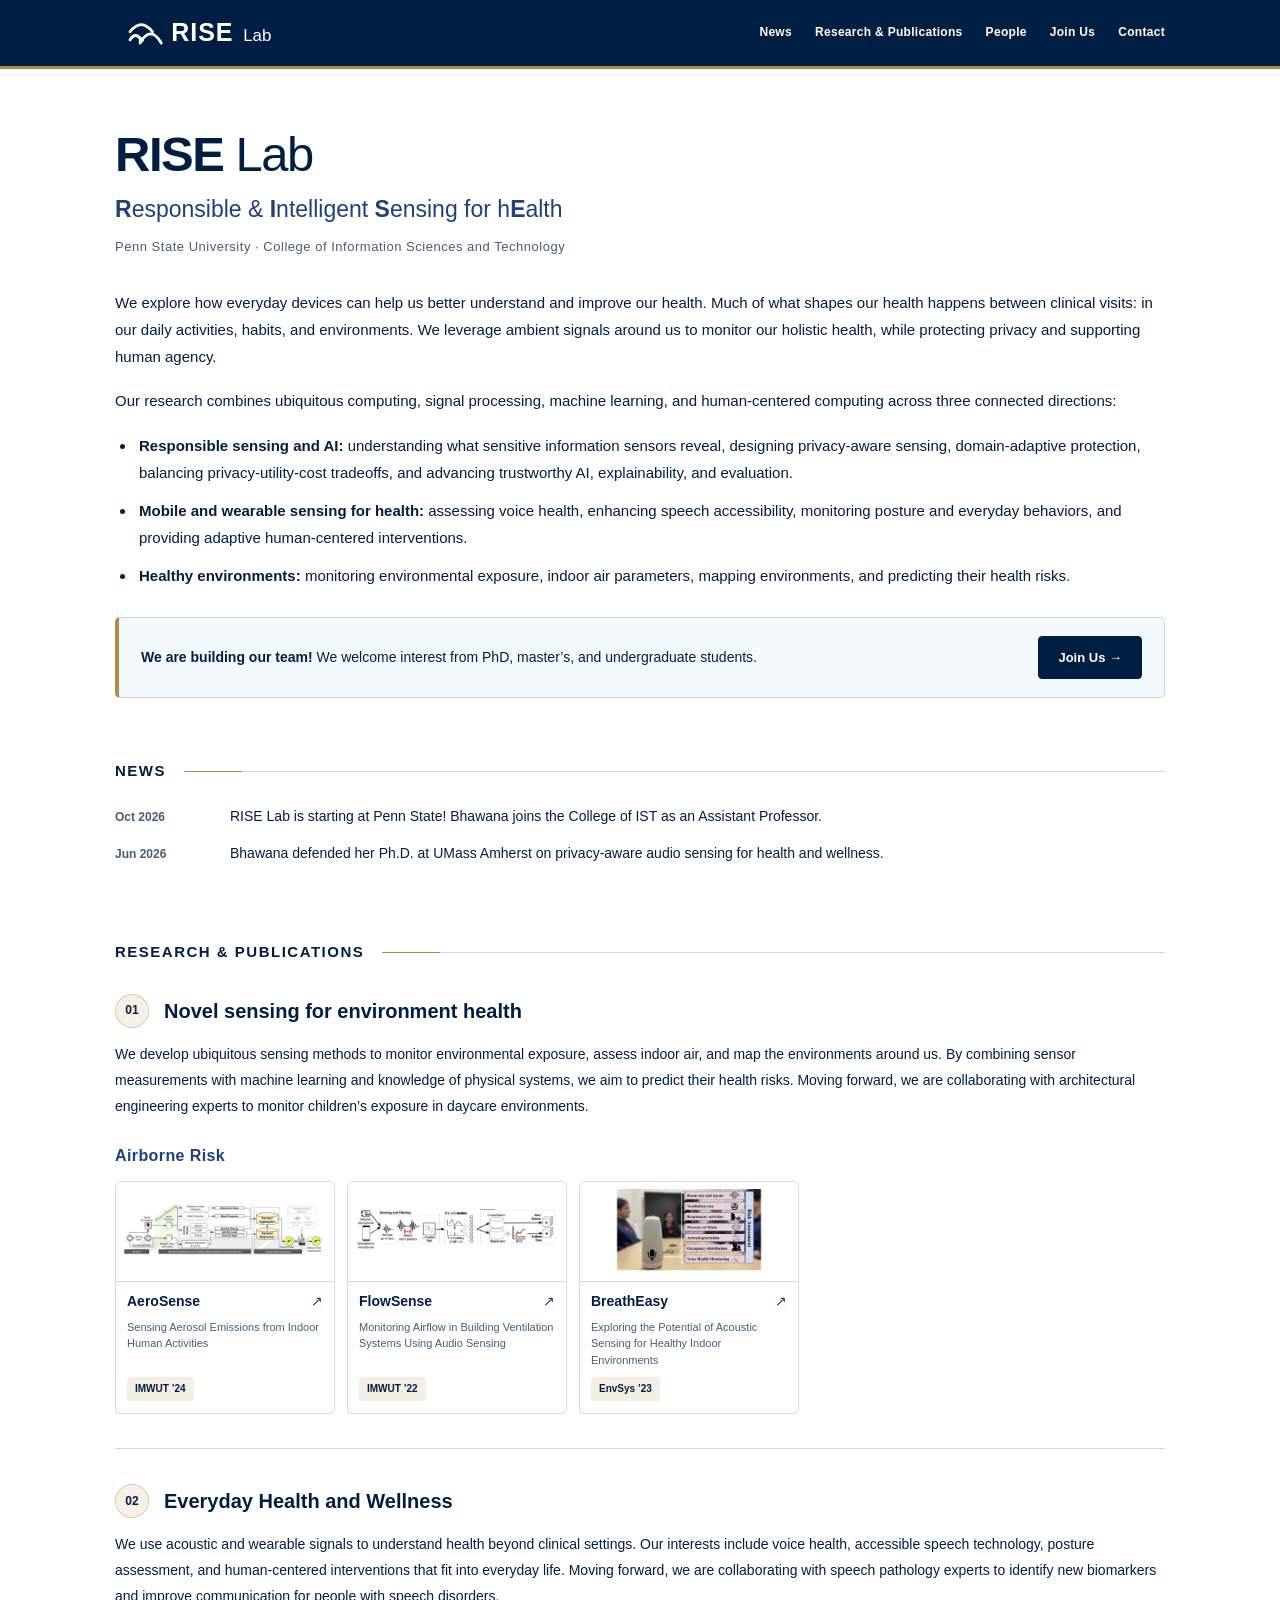
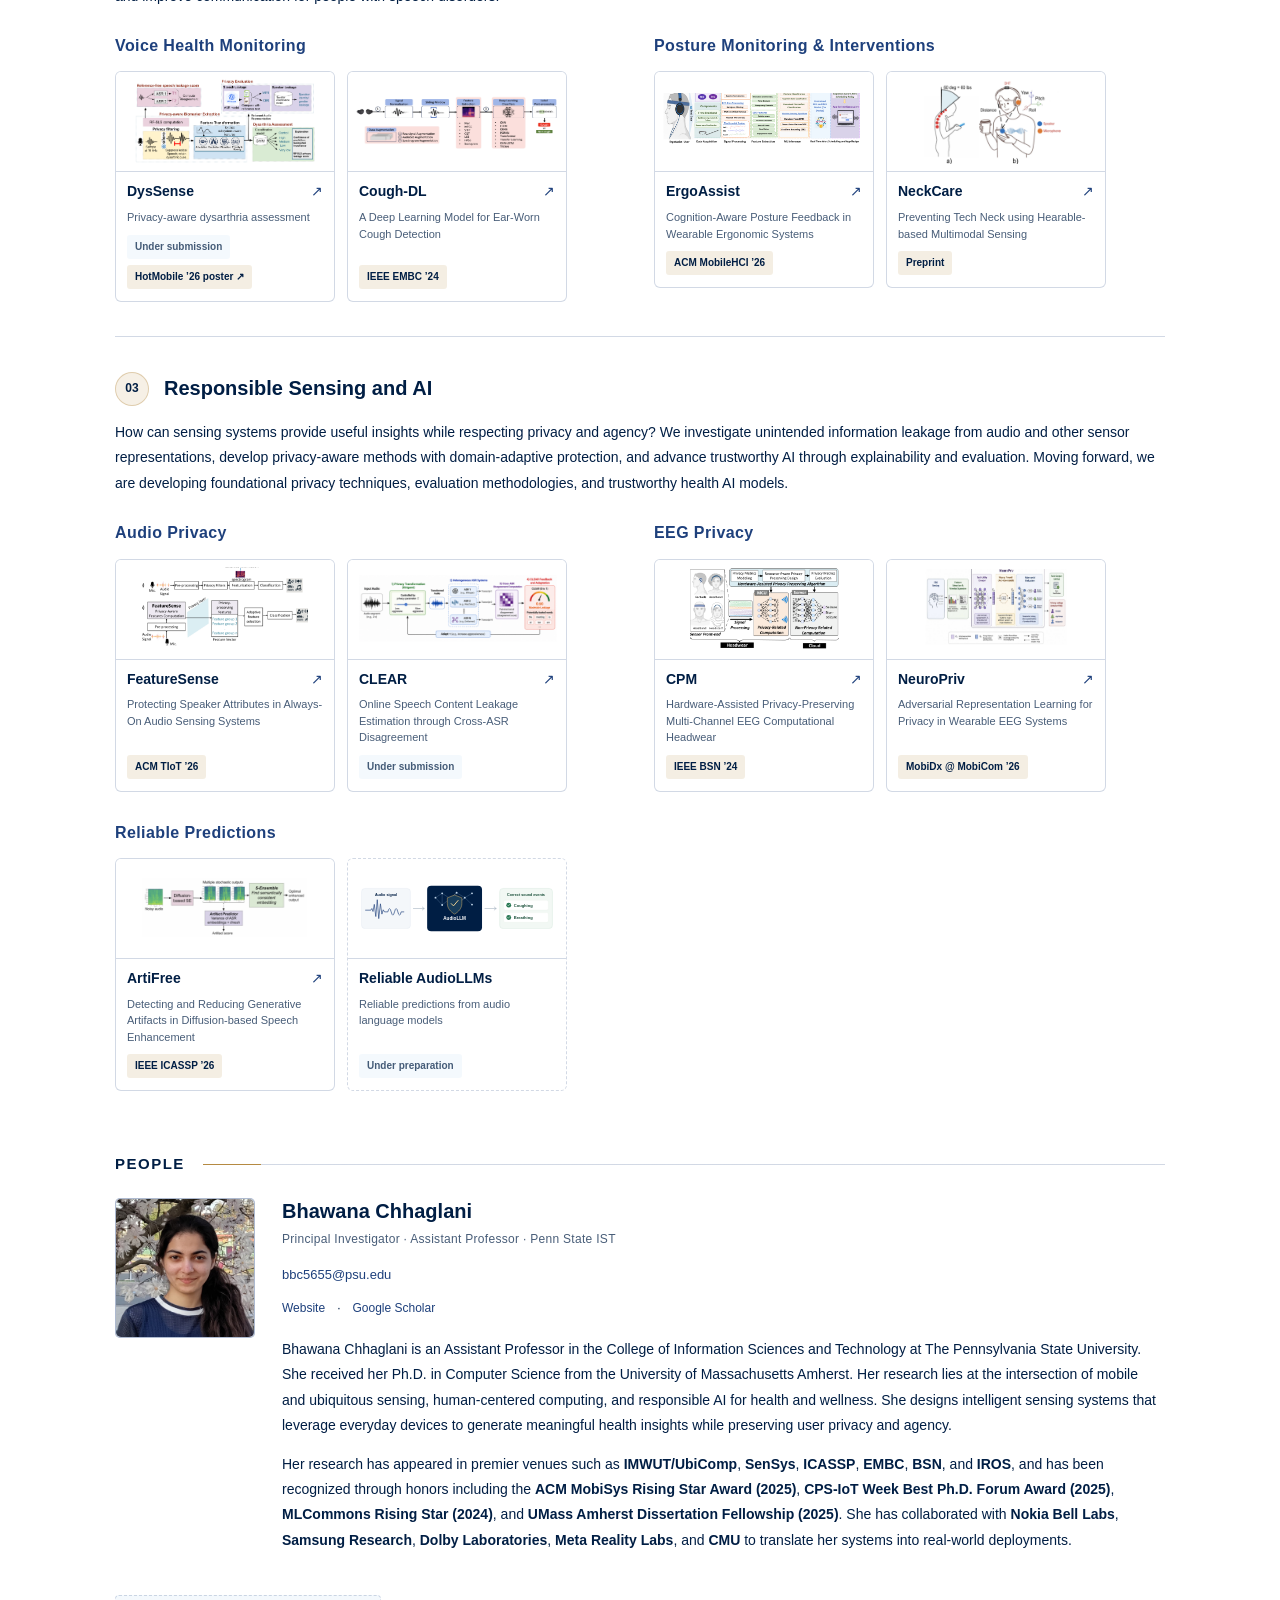
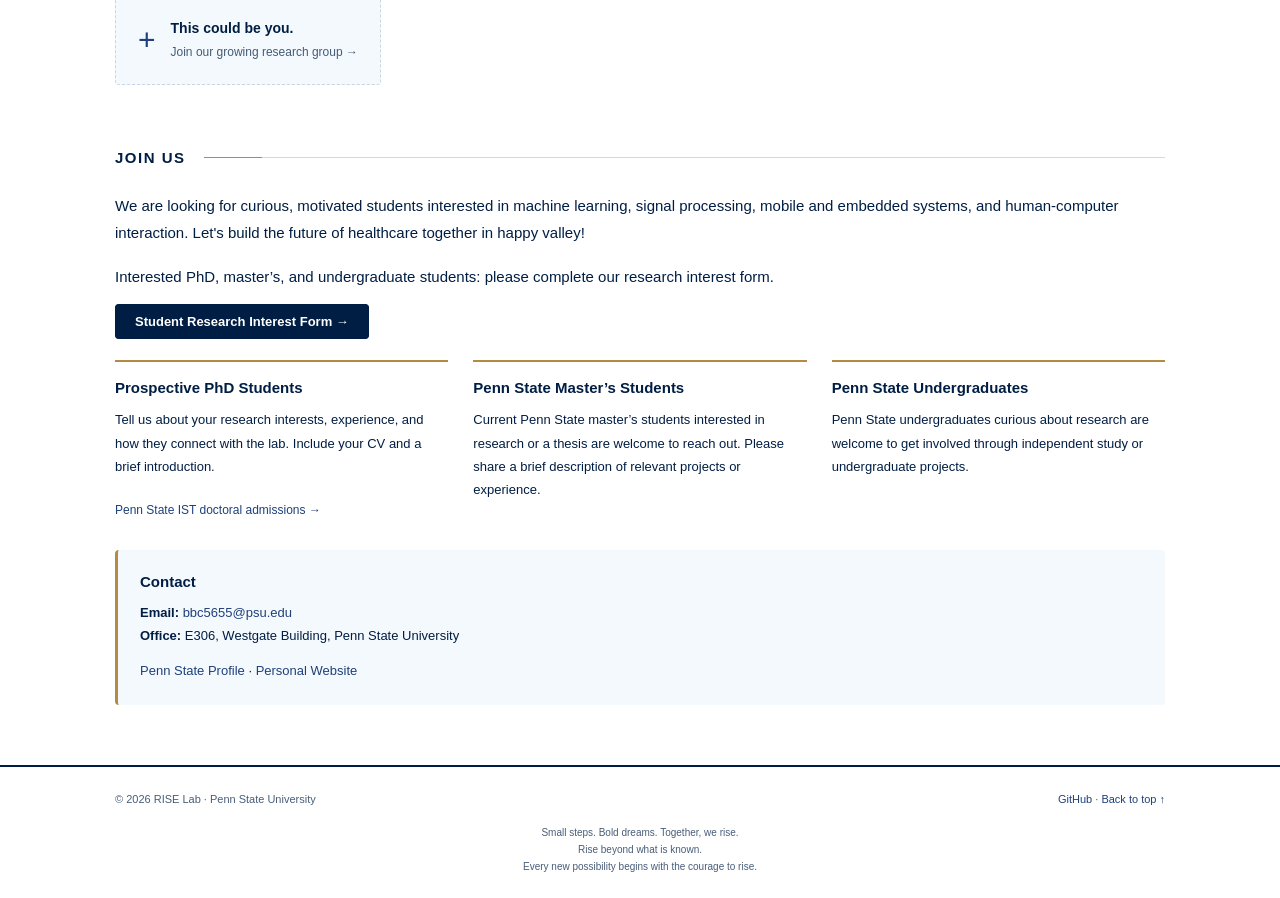
==== commit a448f8d4: "Move RISE quotes into a small centered footer note" ====
--- a/index.html
+++ b/index.html
@@ -1,10 +1,10 @@
 <!doctype html>
 <html lang="en"><head><meta charset="utf-8"><meta name="viewport" content="width=device-width, initial-scale=1"><title>RISE Lab | Responsible &amp; Intelligent Sensing for hEalth | Penn State</title><meta name="description" content="RISE Lab — Responsible &amp; Intelligent Sensing for hEalth — at Penn State develops sensing systems for human health, everyday well-being, and healthy environments."><meta name="theme-color" content="#001e44"><link rel="icon" href="assets/favicon.svg?v=3" type="image/svg+xml"><link rel="stylesheet" href="assets/style.css?v=13"></head>
 <body><a class="skip" href="#main-content">Skip to main content</a><header><nav class="container navigation" aria-label="Site navigation"><a class="brand" href="#top"><img class="lab-logo" src="assets/rise-logo.svg?v=3" alt="RISE Lab" width="175" height="40"></a><div class="nav-links"><a href="#news">News</a><a href="#research">Research &amp; Publications</a><a href="#people">People</a><a href="#join">Join Us</a><a href="#contact">Contact</a></div></nav></header>
-<main id="main-content" class="container"><div class="lab-heading" id="top"><h1><strong>RISE</strong> Lab</h1><p class="full-name"><strong>R</strong>esponsible &amp; <strong>I</strong>ntelligent <strong>S</strong>ensing for h<strong>E</strong>alth</p><p class="affiliation">Penn State University · College of Information Sciences and Technology</p><p class="rise-motto">Small steps. Bold dreams. Together, we rise.</p></div>
+<main id="main-content" class="container"><div class="lab-heading" id="top"><h1><strong>RISE</strong> Lab</h1><p class="full-name"><strong>R</strong>esponsible &amp; <strong>I</strong>ntelligent <strong>S</strong>ensing for h<strong>E</strong>alth</p><p class="affiliation">Penn State University · College of Information Sciences and Technology</p></div>
 <section id="overview" aria-label="About RISE Lab"><p>We explore how everyday devices can help us better understand and improve our health. Much of what shapes our health happens between clinical visits: in our daily activities, habits, and environments. We leverage ambient signals around us to monitor our holistic health, while protecting privacy and supporting human agency.</p><p>Our research combines ubiquitous computing, signal processing, machine learning, and human-centered computing across three connected directions:</p><ul class="overview-list"><li><strong>Responsible sensing and AI:</strong> understanding what sensitive information sensors reveal, designing privacy-aware sensing, domain-adaptive protection, balancing privacy-utility-cost tradeoffs, and advancing trustworthy AI, explainability, and evaluation.</li><li><strong>Mobile and wearable sensing for health:</strong> assessing voice health, enhancing speech accessibility, monitoring posture and everyday behaviors, and providing adaptive human-centered interventions.</li><li><strong>Healthy environments:</strong> monitoring environmental exposure, indoor air parameters, mapping environments, and predicting their health risks.</li></ul><aside class="recruitment" aria-label="Student opportunities"><p><strong>We are building our team!</strong> We welcome interest from PhD, master’s, and undergraduate students.</p><a class="button" href="#join">Join Us →</a></aside></section>
 <section id="news" aria-labelledby="news-heading"><h2 id="news-heading"><span>News</span></h2><ul class="news-list"><li><time datetime="2026-10">Oct 2026</time><span>RISE Lab is starting at Penn State! Bhawana joins the College of IST as an Assistant Professor.</span></li><li><time datetime="2026-06">Jun 2026</time><span>Bhawana defended her Ph.D. at UMass Amherst on privacy-aware audio sensing for health and wellness.</span></li></ul></section>
-<section id="research" aria-labelledby="research-heading"><span id="publications" class="anchor-alias" aria-hidden="true"></span><h2 id="research-heading"><span>Research &amp; Publications</span></h2><p class="rise-quote">Rise beyond what is known.</p><article class="research-direction"><div class="direction-heading"><span class="research-number" aria-hidden="true">01</span><h3>Novel sensing for environment health</h3></div><p class="direction-intro">We develop ubiquitous sensing methods to monitor environmental exposure, assess indoor air, and map the environments around us. By combining sensor measurements with machine learning and knowledge of physical systems, we aim to predict their health risks. Moving forward, we are collaborating with architectural engineering experts to monitor children’s exposure in daycare environments.</p><div class="paper-group"><h4>Airborne Risk</h4><div class="publication-grid three"><a class="publication-card" href="https://doi.org/10.1145/3659593"><div class="paper-image"><img src="assets/papers/aerosense.png" alt="AeroSense: system figure" width="600" height="260" loading="lazy"></div><div class="paper-details"><h5>AeroSense <span aria-hidden="true">↗</span></h5><p>Sensing Aerosol Emissions from Indoor Human Activities</p><span class="conference">IMWUT ’24</span></div></a><a class="publication-card" href="https://doi.org/10.1145/3517258"><div class="paper-image"><img src="assets/papers/flowsense.png" alt="FlowSense: system figure" width="600" height="260" loading="lazy"></div><div class="paper-details"><h5>FlowSense <span aria-hidden="true">↗</span></h5><p>Monitoring Airflow in Building Ventilation Systems Using Audio Sensing</p><span class="conference">IMWUT ’22</span></div></a><a class="publication-card" href="https://doi.org/10.1145/3597064.3597338"><div class="paper-image"><img src="assets/papers/breatheasy.png" alt="BreathEasy: audio-based airborne transmission risk sensing figure" width="600" height="260" loading="lazy"></div><div class="paper-details"><h5>BreathEasy <span aria-hidden="true">↗</span></h5><p>Exploring the Potential of Acoustic Sensing for Healthy Indoor Environments</p><span class="conference">EnvSys ’23</span></div></a></div></div></article><article class="research-direction"><div class="direction-heading"><span class="research-number" aria-hidden="true">02</span><h3>Everyday Health and Wellness</h3></div><p class="direction-intro">We use acoustic and wearable signals to understand health beyond clinical settings. Our interests include voice health, accessible speech technology, posture assessment, and human-centered interventions that fit into everyday life. Moving forward, we are collaborating with speech pathology experts to identify new biomarkers and improve communication for people with speech disorders.</p><div class="topic-pair"><div class="paper-group"><h4>Voice Health Monitoring</h4><div class="publication-grid"><a class="publication-card" href="https://lass.cs.umass.edu/papers/pdf/hotmobile26_dysarthria.pdf"><div class="paper-image"><img src="assets/papers/dyssense.png" alt="DysSense: privacy-aware biomarker extraction, privacy evaluation, and dysarthria assessment pipeline" width="600" height="260" loading="lazy"></div><div class="paper-details"><h5>DysSense <span aria-hidden="true">↗</span></h5><p>Privacy-aware dysarthria assessment</p><div class="paper-badges"><span class="conference status">Under submission</span><span class="conference">HotMobile ’26 poster ↗</span></div></div></a><a class="publication-card" href="https://doi.org/10.1109/EMBC53108.2024.10782702"><div class="paper-image"><img src="assets/papers/cough-dl.png" alt="Cough-DL: ear-worn cough detection system pipeline" width="600" height="260" loading="lazy"></div><div class="paper-details"><h5>Cough-DL <span aria-hidden="true">↗</span></h5><p>A Deep Learning Model for Ear-Worn Cough Detection</p><span class="conference">IEEE EMBC ’24</span></div></a></div></div><div class="paper-group"><h4>Posture Monitoring &amp; Interventions</h4><div class="publication-grid"><a class="publication-card" href="https://arxiv.org/abs/2609.00440"><div class="paper-image"><img src="assets/papers/ergoassist.png" alt="ErgoAssist: system figure" width="600" height="260" loading="lazy"></div><div class="paper-details"><h5>ErgoAssist <span aria-hidden="true">↗</span></h5><p>Cognition-Aware Posture Feedback in Wearable Ergonomic Systems</p><span class="conference">ACM MobileHCI ’26</span></div></a><a class="publication-card" href="https://arxiv.org/abs/2412.13579"><div class="paper-image"><img src="assets/papers/neckcare.png" alt="NeckCare: system figure" width="600" height="260" loading="lazy"></div><div class="paper-details"><h5>NeckCare <span aria-hidden="true">↗</span></h5><p>Preventing Tech Neck using Hearable-based Multimodal Sensing</p><span class="conference">Preprint</span></div></a></div></div></div></article><article class="research-direction"><div class="direction-heading"><span class="research-number" aria-hidden="true">03</span><h3>Responsible Sensing and AI</h3></div><p class="direction-intro">How can sensing systems provide useful insights while respecting privacy and agency? We investigate unintended information leakage from audio and other sensor representations, develop privacy-aware methods with domain-adaptive protection, and advance trustworthy AI through explainability and evaluation. Moving forward, we are developing foundational privacy techniques, evaluation methodologies, and trustworthy health AI models.</p><div class="topic-pair"><div class="paper-group"><h4>Audio Privacy</h4><div class="publication-grid"><a class="publication-card" href="https://arxiv.org/abs/2505.24115"><div class="paper-image"><img src="assets/papers/featuresense.png" alt="FeatureSense: system figure" width="600" height="260" loading="lazy"></div><div class="paper-details"><h5>FeatureSense <span aria-hidden="true">↗</span></h5><p>Protecting Speaker Attributes in Always-On Audio Sensing Systems</p><span class="conference">ACM TIoT ’26</span></div></a><a class="publication-card" href="https://arxiv.org/abs/2609.30415"><div class="paper-image"><img src="assets/papers/clear.png" alt="CLEAR: system figure" width="600" height="260" loading="lazy"></div><div class="paper-details"><h5>CLEAR <span aria-hidden="true">↗</span></h5><p>Online Speech Content Leakage Estimation through Cross-ASR Disagreement</p><span class="conference status">Under submission</span></div></a></div></div><div class="paper-group"><h4>EEG Privacy</h4><div class="publication-grid"><a class="publication-card" href="https://people.cs.umass.edu/~rkarkar/pubs/conf-bsn2024-hardware-assisted-privacy.pdf"><div class="paper-image"><img src="assets/papers/cpm.png" alt="CPM: system figure" width="600" height="260" loading="lazy"></div><div class="paper-details"><h5>CPM <span aria-hidden="true">↗</span></h5><p>Hardware-Assisted Privacy-Preserving Multi-Channel EEG Computational Headwear</p><span class="conference">IEEE BSN ’24</span></div></a><a class="publication-card" href="https://arxiv.org/abs/2609.00390"><div class="paper-image"><img src="assets/papers/neuropriv.png" alt="NeuroPriv: system figure" width="600" height="260" loading="lazy"></div><div class="paper-details"><h5>NeuroPriv <span aria-hidden="true">↗</span></h5><p>Adversarial Representation Learning for Privacy in Wearable EEG Systems</p><span class="conference">MobiDx @ MobiCom ’26</span></div></a></div></div></div><div class="paper-group"><h4>Reliable Predictions</h4><div class="publication-grid"><a class="publication-card" href="https://arxiv.org/abs/2509.19495"><div class="paper-image"><img src="assets/papers/artifree.png" alt="ArtiFree: system figure" width="600" height="260" loading="lazy"></div><div class="paper-details"><h5>ArtiFree <span aria-hidden="true">↗</span></h5><p>Detecting and Reducing Generative Artifacts in Diffusion-based Speech Enhancement</p><span class="conference">IEEE ICASSP ’26</span></div></a><article class="publication-card pending"><div class="paper-image"><img src="assets/papers/audio-llms.svg?v=2" alt="Audio signal processed by a trustworthy AudioLLM to predict coughing and breathing" width="1100" height="294" loading="lazy"></div><div class="paper-details"><h5>Reliable AudioLLMs</h5><p>Reliable predictions from audio language models</p><span class="conference status">Under preparation</span></div></article></div></div></article></section>
+<section id="research" aria-labelledby="research-heading"><span id="publications" class="anchor-alias" aria-hidden="true"></span><h2 id="research-heading"><span>Research &amp; Publications</span></h2><article class="research-direction"><div class="direction-heading"><span class="research-number" aria-hidden="true">01</span><h3>Novel sensing for environment health</h3></div><p class="direction-intro">We develop ubiquitous sensing methods to monitor environmental exposure, assess indoor air, and map the environments around us. By combining sensor measurements with machine learning and knowledge of physical systems, we aim to predict their health risks. Moving forward, we are collaborating with architectural engineering experts to monitor children’s exposure in daycare environments.</p><div class="paper-group"><h4>Airborne Risk</h4><div class="publication-grid three"><a class="publication-card" href="https://doi.org/10.1145/3659593"><div class="paper-image"><img src="assets/papers/aerosense.png" alt="AeroSense: system figure" width="600" height="260" loading="lazy"></div><div class="paper-details"><h5>AeroSense <span aria-hidden="true">↗</span></h5><p>Sensing Aerosol Emissions from Indoor Human Activities</p><span class="conference">IMWUT ’24</span></div></a><a class="publication-card" href="https://doi.org/10.1145/3517258"><div class="paper-image"><img src="assets/papers/flowsense.png" alt="FlowSense: system figure" width="600" height="260" loading="lazy"></div><div class="paper-details"><h5>FlowSense <span aria-hidden="true">↗</span></h5><p>Monitoring Airflow in Building Ventilation Systems Using Audio Sensing</p><span class="conference">IMWUT ’22</span></div></a><a class="publication-card" href="https://doi.org/10.1145/3597064.3597338"><div class="paper-image"><img src="assets/papers/breatheasy.png" alt="BreathEasy: audio-based airborne transmission risk sensing figure" width="600" height="260" loading="lazy"></div><div class="paper-details"><h5>BreathEasy <span aria-hidden="true">↗</span></h5><p>Exploring the Potential of Acoustic Sensing for Healthy Indoor Environments</p><span class="conference">EnvSys ’23</span></div></a></div></div></article><article class="research-direction"><div class="direction-heading"><span class="research-number" aria-hidden="true">02</span><h3>Everyday Health and Wellness</h3></div><p class="direction-intro">We use acoustic and wearable signals to understand health beyond clinical settings. Our interests include voice health, accessible speech technology, posture assessment, and human-centered interventions that fit into everyday life. Moving forward, we are collaborating with speech pathology experts to identify new biomarkers and improve communication for people with speech disorders.</p><div class="topic-pair"><div class="paper-group"><h4>Voice Health Monitoring</h4><div class="publication-grid"><a class="publication-card" href="https://lass.cs.umass.edu/papers/pdf/hotmobile26_dysarthria.pdf"><div class="paper-image"><img src="assets/papers/dyssense.png" alt="DysSense: privacy-aware biomarker extraction, privacy evaluation, and dysarthria assessment pipeline" width="600" height="260" loading="lazy"></div><div class="paper-details"><h5>DysSense <span aria-hidden="true">↗</span></h5><p>Privacy-aware dysarthria assessment</p><div class="paper-badges"><span class="conference status">Under submission</span><span class="conference">HotMobile ’26 poster ↗</span></div></div></a><a class="publication-card" href="https://doi.org/10.1109/EMBC53108.2024.10782702"><div class="paper-image"><img src="assets/papers/cough-dl.png" alt="Cough-DL: ear-worn cough detection system pipeline" width="600" height="260" loading="lazy"></div><div class="paper-details"><h5>Cough-DL <span aria-hidden="true">↗</span></h5><p>A Deep Learning Model for Ear-Worn Cough Detection</p><span class="conference">IEEE EMBC ’24</span></div></a></div></div><div class="paper-group"><h4>Posture Monitoring &amp; Interventions</h4><div class="publication-grid"><a class="publication-card" href="https://arxiv.org/abs/2609.00440"><div class="paper-image"><img src="assets/papers/ergoassist.png" alt="ErgoAssist: system figure" width="600" height="260" loading="lazy"></div><div class="paper-details"><h5>ErgoAssist <span aria-hidden="true">↗</span></h5><p>Cognition-Aware Posture Feedback in Wearable Ergonomic Systems</p><span class="conference">ACM MobileHCI ’26</span></div></a><a class="publication-card" href="https://arxiv.org/abs/2412.13579"><div class="paper-image"><img src="assets/papers/neckcare.png" alt="NeckCare: system figure" width="600" height="260" loading="lazy"></div><div class="paper-details"><h5>NeckCare <span aria-hidden="true">↗</span></h5><p>Preventing Tech Neck using Hearable-based Multimodal Sensing</p><span class="conference">Preprint</span></div></a></div></div></div></article><article class="research-direction"><div class="direction-heading"><span class="research-number" aria-hidden="true">03</span><h3>Responsible Sensing and AI</h3></div><p class="direction-intro">How can sensing systems provide useful insights while respecting privacy and agency? We investigate unintended information leakage from audio and other sensor representations, develop privacy-aware methods with domain-adaptive protection, and advance trustworthy AI through explainability and evaluation. Moving forward, we are developing foundational privacy techniques, evaluation methodologies, and trustworthy health AI models.</p><div class="topic-pair"><div class="paper-group"><h4>Audio Privacy</h4><div class="publication-grid"><a class="publication-card" href="https://arxiv.org/abs/2505.24115"><div class="paper-image"><img src="assets/papers/featuresense.png" alt="FeatureSense: system figure" width="600" height="260" loading="lazy"></div><div class="paper-details"><h5>FeatureSense <span aria-hidden="true">↗</span></h5><p>Protecting Speaker Attributes in Always-On Audio Sensing Systems</p><span class="conference">ACM TIoT ’26</span></div></a><a class="publication-card" href="https://arxiv.org/abs/2609.30415"><div class="paper-image"><img src="assets/papers/clear.png" alt="CLEAR: system figure" width="600" height="260" loading="lazy"></div><div class="paper-details"><h5>CLEAR <span aria-hidden="true">↗</span></h5><p>Online Speech Content Leakage Estimation through Cross-ASR Disagreement</p><span class="conference status">Under submission</span></div></a></div></div><div class="paper-group"><h4>EEG Privacy</h4><div class="publication-grid"><a class="publication-card" href="https://people.cs.umass.edu/~rkarkar/pubs/conf-bsn2024-hardware-assisted-privacy.pdf"><div class="paper-image"><img src="assets/papers/cpm.png" alt="CPM: system figure" width="600" height="260" loading="lazy"></div><div class="paper-details"><h5>CPM <span aria-hidden="true">↗</span></h5><p>Hardware-Assisted Privacy-Preserving Multi-Channel EEG Computational Headwear</p><span class="conference">IEEE BSN ’24</span></div></a><a class="publication-card" href="https://arxiv.org/abs/2609.00390"><div class="paper-image"><img src="assets/papers/neuropriv.png" alt="NeuroPriv: system figure" width="600" height="260" loading="lazy"></div><div class="paper-details"><h5>NeuroPriv <span aria-hidden="true">↗</span></h5><p>Adversarial Representation Learning for Privacy in Wearable EEG Systems</p><span class="conference">MobiDx @ MobiCom ’26</span></div></a></div></div></div><div class="paper-group"><h4>Reliable Predictions</h4><div class="publication-grid"><a class="publication-card" href="https://arxiv.org/abs/2509.19495"><div class="paper-image"><img src="assets/papers/artifree.png" alt="ArtiFree: system figure" width="600" height="260" loading="lazy"></div><div class="paper-details"><h5>ArtiFree <span aria-hidden="true">↗</span></h5><p>Detecting and Reducing Generative Artifacts in Diffusion-based Speech Enhancement</p><span class="conference">IEEE ICASSP ’26</span></div></a><article class="publication-card pending"><div class="paper-image"><img src="assets/papers/audio-llms.svg?v=2" alt="Audio signal processed by a trustworthy AudioLLM to predict coughing and breathing" width="1100" height="294" loading="lazy"></div><div class="paper-details"><h5>Reliable AudioLLMs</h5><p>Reliable predictions from audio language models</p><span class="conference status">Under preparation</span></div></article></div></div></article></section>
 <section id="people" aria-labelledby="people-heading"><h2 id="people-heading"><span>People</span></h2><article class="person"><div class="portrait"><img src="assets/bhawana.jpg" alt="Bhawana Chhaglani" width="140" height="140" loading="lazy"></div><div><h3><a href="https://ist.psu.edu/directory/bbc5655">Bhawana Chhaglani</a></h3><p class="person-role">Principal Investigator · Assistant Professor · Penn State IST</p><address class="person-contact" style="margin:0 0 10px"><a href="mailto:bbc5655@psu.edu">bbc5655@psu.edu</a></address><div class="profile-links" style="margin-bottom:18px"><a href="http://people.cs.umass.edu/~bchhaglani">Website</a><span aria-hidden="true">·</span><a href="https://scholar.google.com/citations?user=G_CGGS8AAAAJ">Google Scholar</a></div><div class="biography"><p>Bhawana Chhaglani is an Assistant Professor in the College of Information Sciences and Technology at The Pennsylvania State University. She received her Ph.D. in Computer Science from the University of Massachusetts Amherst. Her research lies at the intersection of mobile and ubiquitous sensing, human-centered computing, and responsible AI for health and wellness. She designs intelligent sensing systems that leverage everyday devices to generate meaningful health insights while preserving user privacy and agency.</p><p>Her research has appeared in premier venues such as <strong>IMWUT/UbiComp</strong>, <strong>SenSys</strong>, <strong>ICASSP</strong>, <strong>EMBC</strong>, <strong>BSN</strong>, and <strong>IROS</strong>, and has been recognized through honors including the <strong>ACM MobiSys Rising Star Award (2025)</strong>, <strong>CPS-IoT Week Best Ph.D. Forum Award (2025)</strong>, <strong>MLCommons Rising Star (2024)</strong>, and <strong>UMass Amherst Dissertation Fellowship (2025)</strong>. She has collaborated with <strong>Nokia Bell Labs</strong>, <strong>Samsung Research</strong>, <strong>Dolby Laboratories</strong>, <strong>Meta Reality Labs</strong>, and <strong>CMU</strong> to translate her systems into real-world deployments.</p></div></div></article><a class="future-member" href="#join"><span class="plus" aria-hidden="true">+</span><span><strong>This could be you.</strong><br>Join our growing research group →</span></a></section>
 
-<section id="join" aria-labelledby="join-heading"><h2 id="join-heading"><span>Join Us</span></h2><p class="rise-quote">Every new possibility begins with the courage to rise.</p><p>We are looking for curious, motivated students interested in machine learning, signal processing, mobile and embedded systems, and human-computer interaction. Let's build the future of healthcare together in happy valley!</p><p>Interested PhD, master’s, and undergraduate students: please complete our research interest form.</p><p><a class="button" href="https://forms.gle/1YV8Ln388nTwyC7p6">Student Research Interest Form →</a></p><div class="join-options"><article><h3>Prospective PhD Students</h3><p>Tell us about your research interests, experience, and how they connect with the lab. Include your CV and a brief introduction.</p><a href="https://ist.psu.edu/admissions/doctorate">Penn State IST doctoral admissions →</a></article><article><h3>Penn State Master’s Students</h3><p>Current Penn State master’s students interested in research or a thesis are welcome to reach out. Please share a brief description of relevant projects or experience.</p></article><article><h3>Penn State Undergraduates</h3><p>Penn State undergraduates curious about research are welcome to get involved through independent study or undergraduate projects.</p></article></div><div class="contact" id="contact"><h3>Contact</h3><p><strong>Email:</strong> <a href="mailto:bbc5655@psu.edu">bbc5655@psu.edu</a><br><strong>Office:</strong> E306, Westgate Building, Penn State University</p><p><a href="https://ist.psu.edu/directory/bbc5655">Penn State Profile</a> · <a href="http://people.cs.umass.edu/~bchhaglani">Personal Website</a></p></div></section></main><footer><div class="container footer"><p>© 2026 RISE Lab · Penn State University</p><p><a href="https://github.com/bhawana1999/RISElab">GitHub</a><span aria-hidden="true"> · </span><a href="#top">Back to top ↑</a></p></div></footer></body></html>+<section id="join" aria-labelledby="join-heading"><h2 id="join-heading"><span>Join Us</span></h2><p>We are looking for curious, motivated students interested in machine learning, signal processing, mobile and embedded systems, and human-computer interaction. Let's build the future of healthcare together in happy valley!</p><p>Interested PhD, master’s, and undergraduate students: please complete our research interest form.</p><p><a class="button" href="https://forms.gle/1YV8Ln388nTwyC7p6">Student Research Interest Form →</a></p><div class="join-options"><article><h3>Prospective PhD Students</h3><p>Tell us about your research interests, experience, and how they connect with the lab. Include your CV and a brief introduction.</p><a href="https://ist.psu.edu/admissions/doctorate">Penn State IST doctoral admissions →</a></article><article><h3>Penn State Master’s Students</h3><p>Current Penn State master’s students interested in research or a thesis are welcome to reach out. Please share a brief description of relevant projects or experience.</p></article><article><h3>Penn State Undergraduates</h3><p>Penn State undergraduates curious about research are welcome to get involved through independent study or undergraduate projects.</p></article></div><div class="contact" id="contact"><h3>Contact</h3><p><strong>Email:</strong> <a href="mailto:bbc5655@psu.edu">bbc5655@psu.edu</a><br><strong>Office:</strong> E306, Westgate Building, Penn State University</p><p><a href="https://ist.psu.edu/directory/bbc5655">Penn State Profile</a> · <a href="http://people.cs.umass.edu/~bchhaglani">Personal Website</a></p></div></section></main><footer><div class="container footer"><p>© 2026 RISE Lab · Penn State University</p><p><a href="https://github.com/bhawana1999/RISElab">GitHub</a><span aria-hidden="true"> · </span><a href="#top">Back to top ↑</a></p></div><div class="container" style="text-align:center;font-size:10px;line-height:1.7;color:rgba(0,30,68,.72);padding-top:14px"><p style="margin:0">Small steps. Bold dreams. Together, we rise.<br>Rise beyond what is known.<br>Every new possibility begins with the courage to rise.</p></div></footer></body></html>
